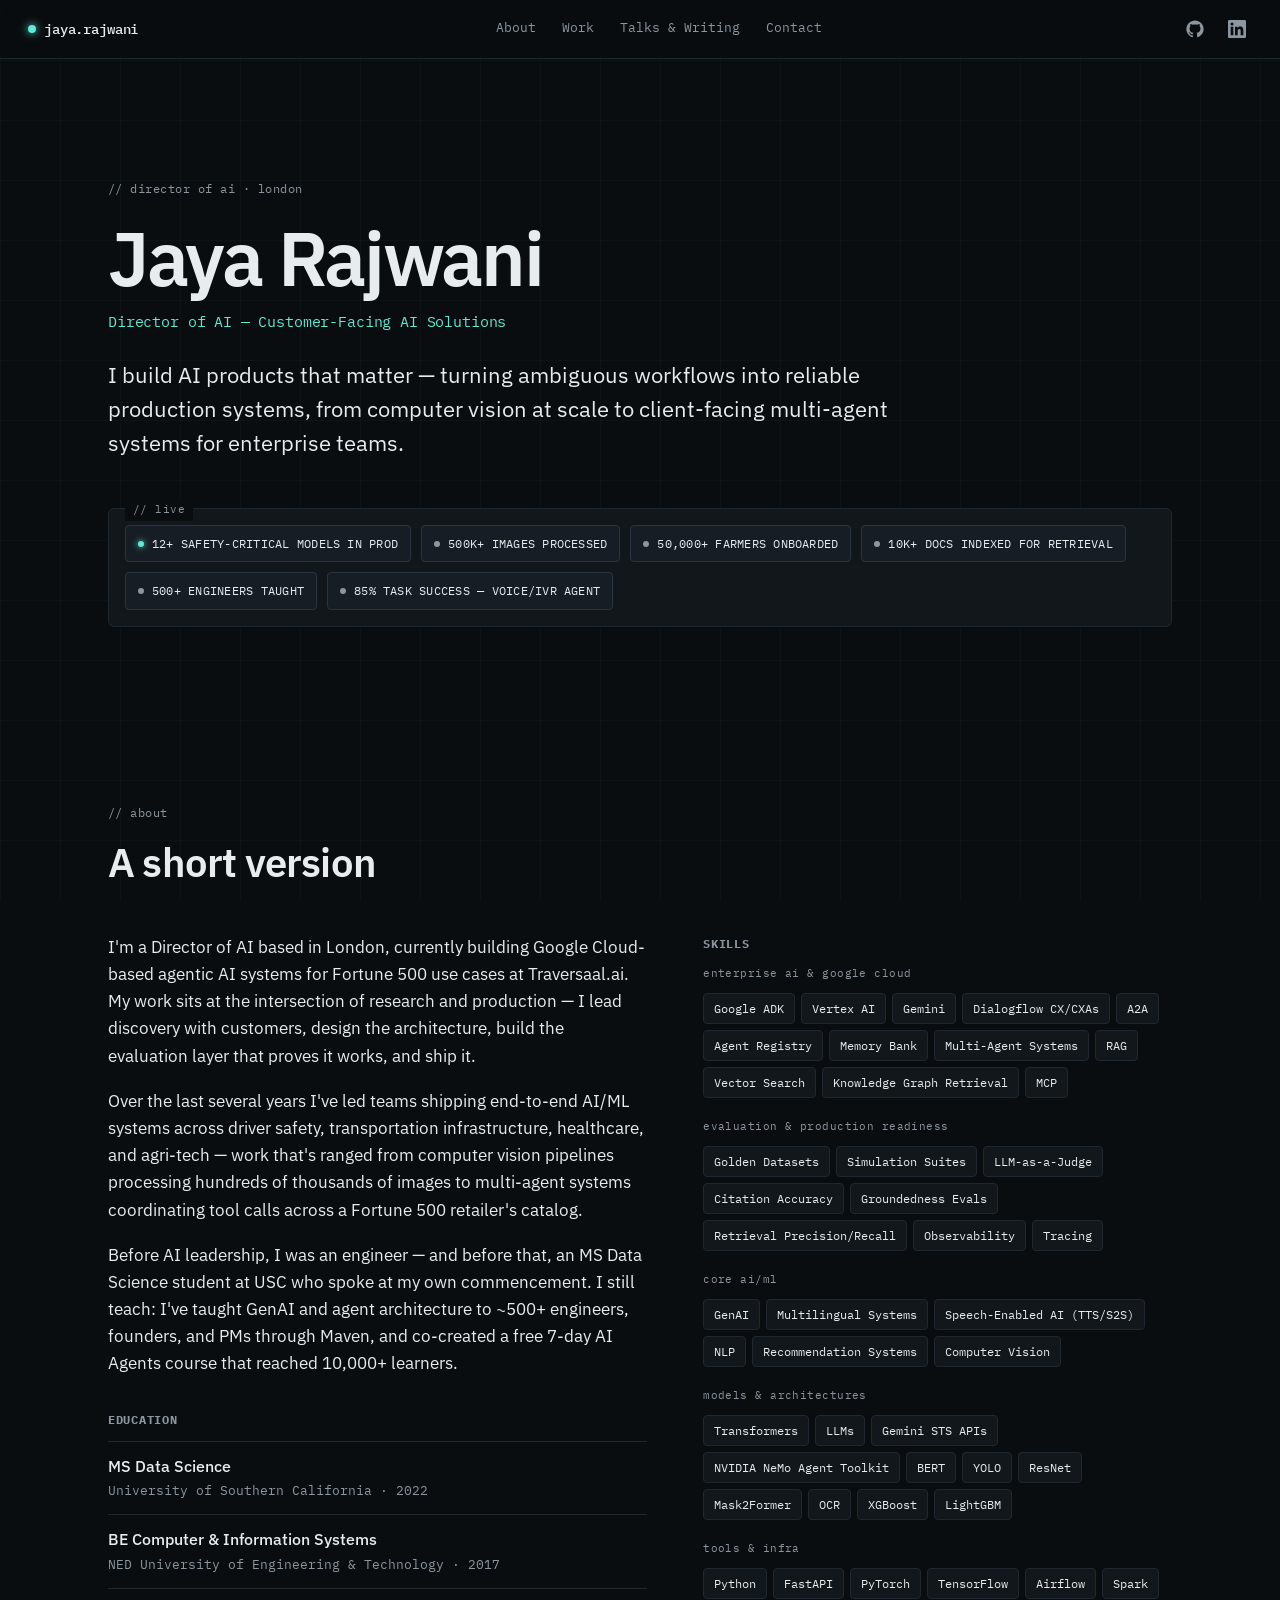
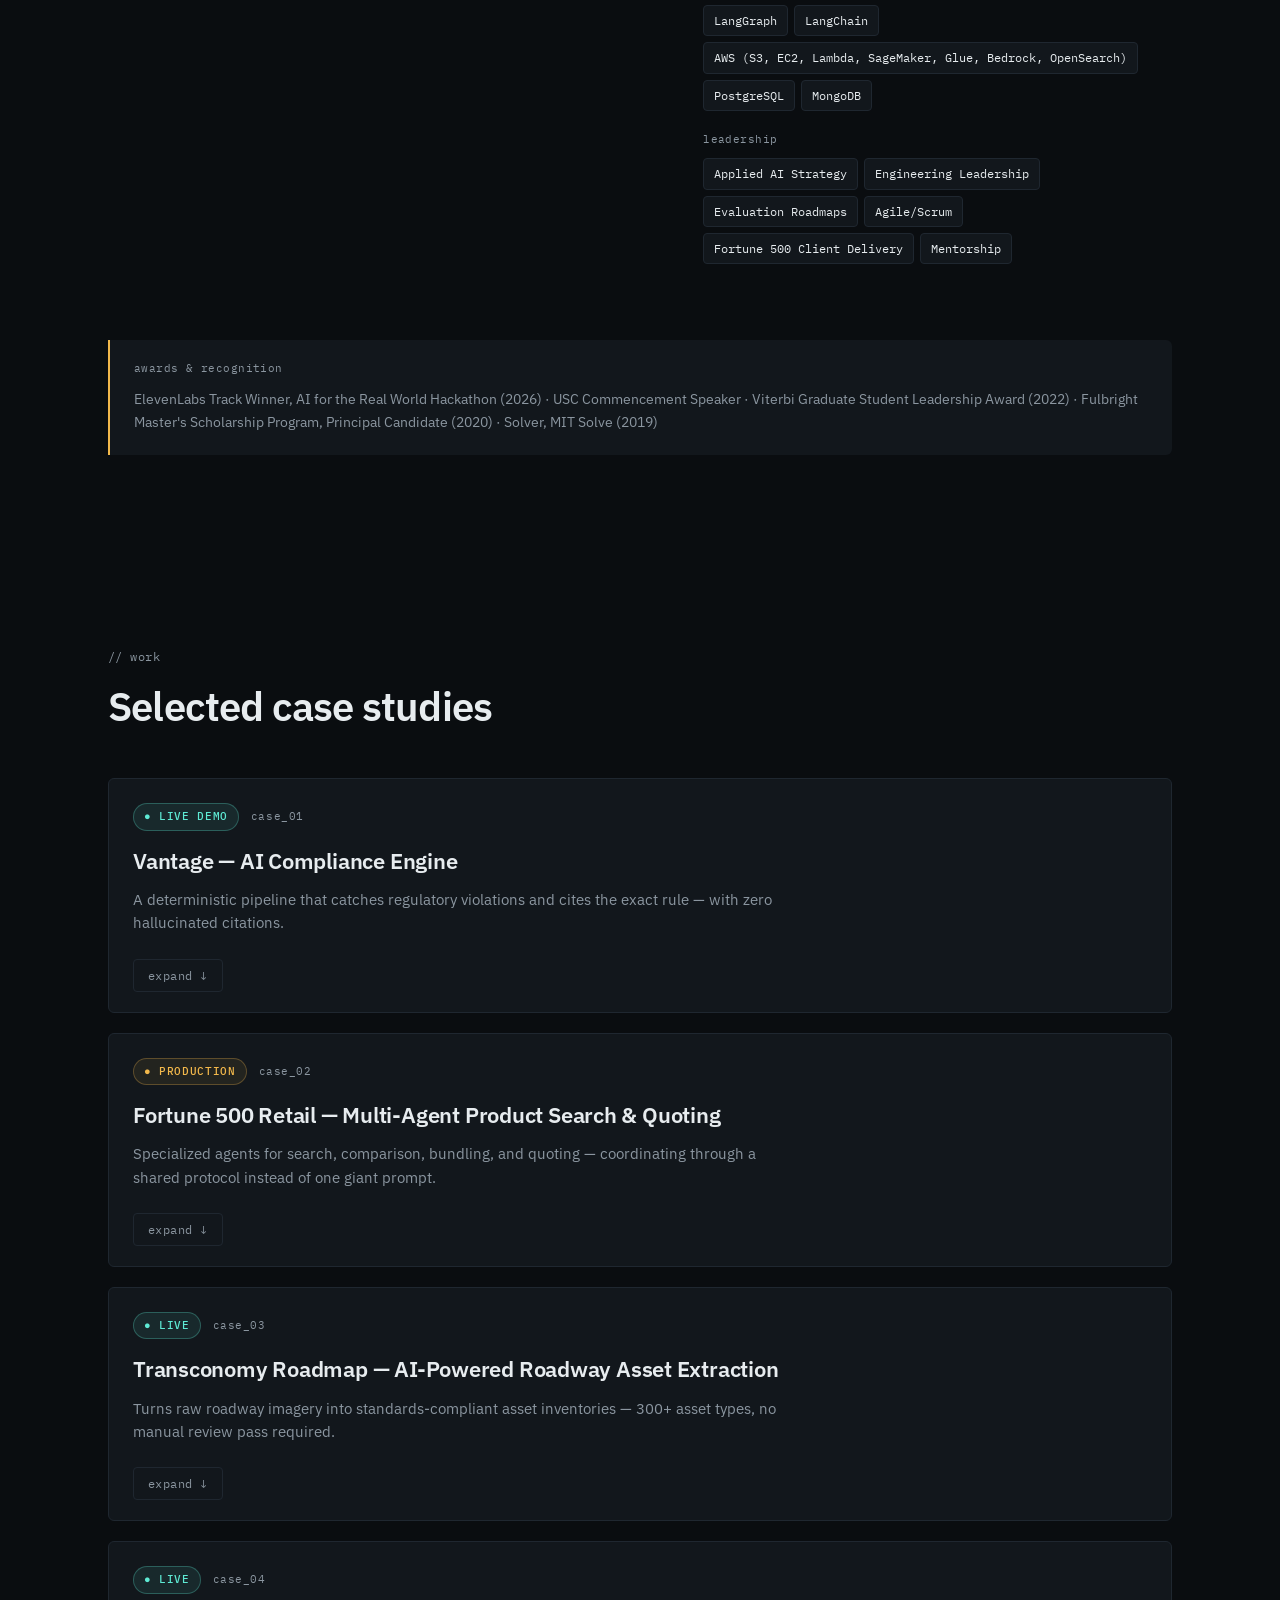
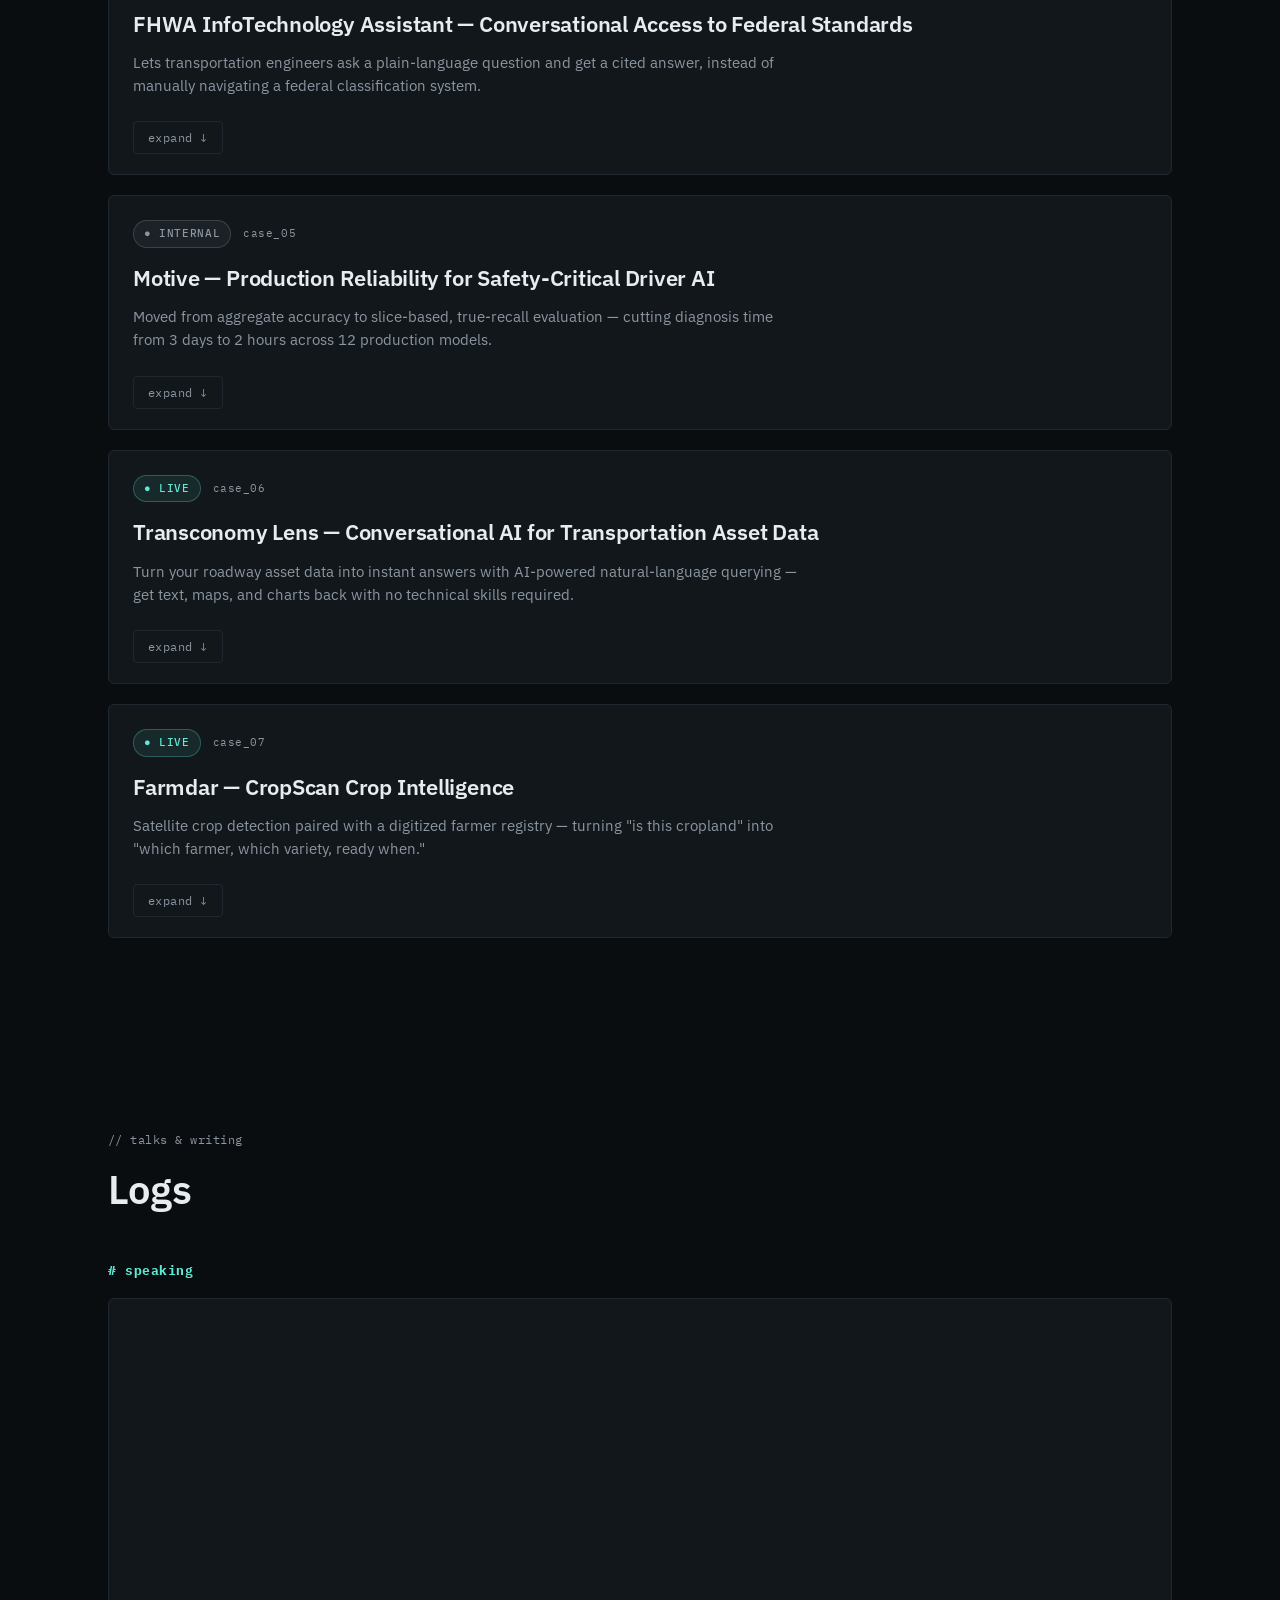
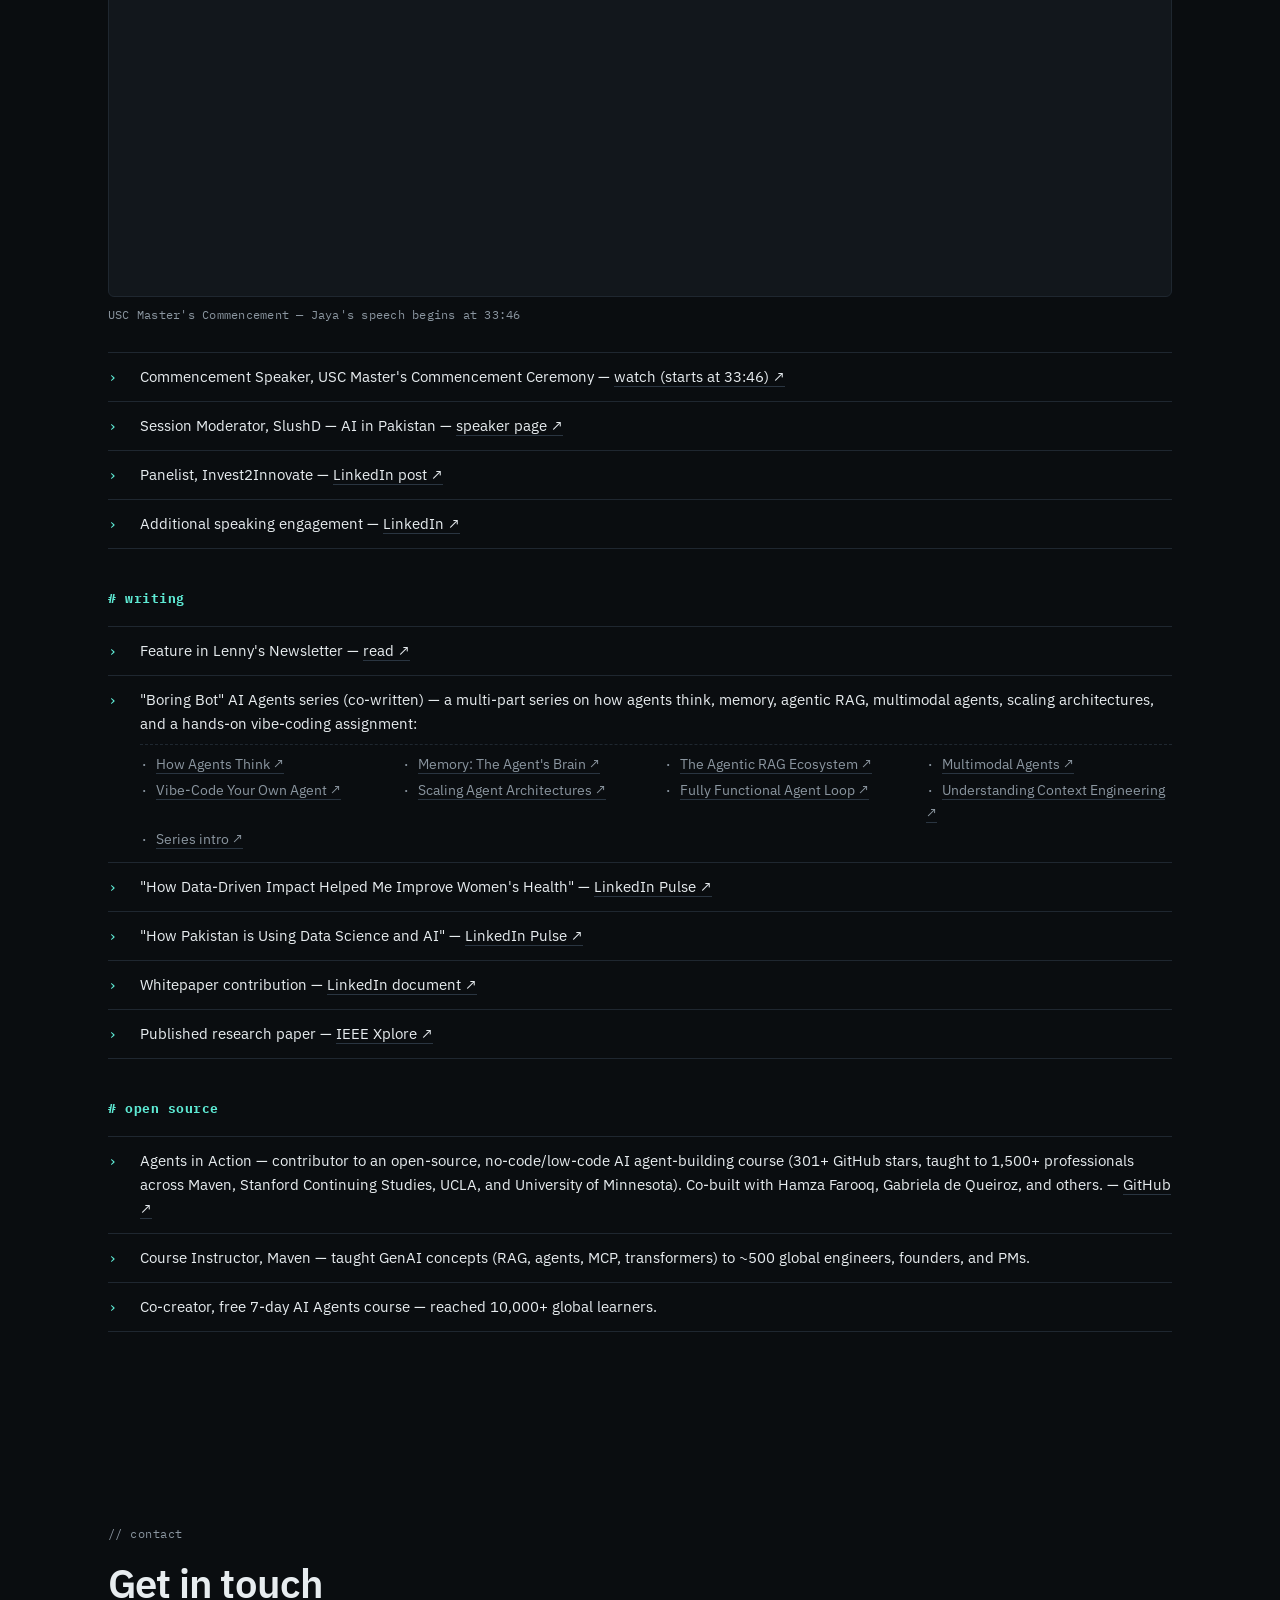
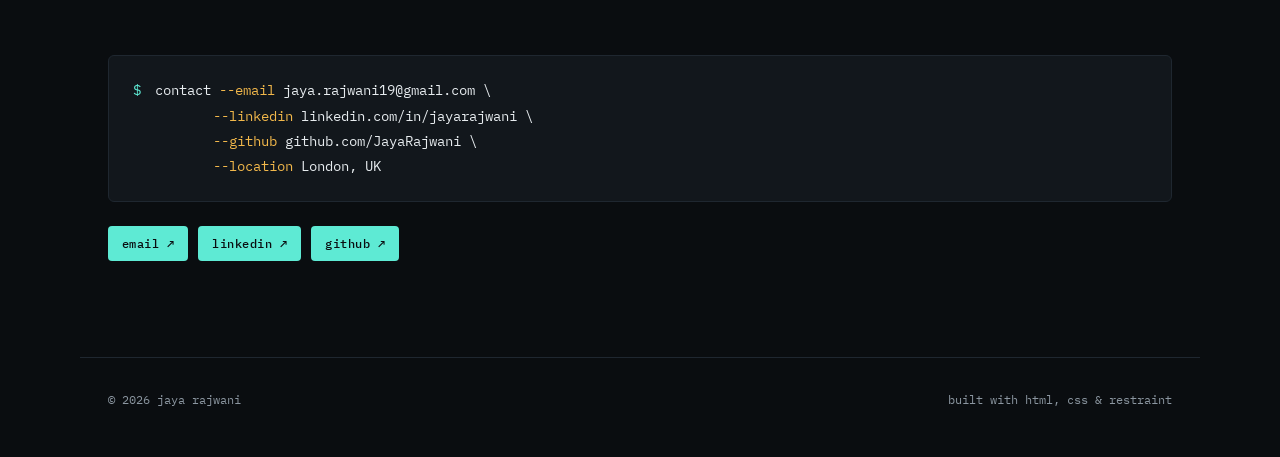
==== index.html @ ef2ad5f2 "Portfolio initial commit" ====
<!doctype html>
<html lang="en">
<head>
  <meta charset="utf-8" />
  <meta name="viewport" content="width=device-width, initial-scale=1" />
  <title>Jaya Rajwani — Director of AI</title>
  <meta name="description" content="Jaya Rajwani, Director of AI — building AI products that matter, from computer vision at scale to client-facing multi-agent systems." />
  <link rel="preconnect" href="https://fonts.googleapis.com" />
  <link rel="preconnect" href="https://fonts.gstatic.com" crossorigin />
  <link href="https://fonts.googleapis.com/css2?family=IBM+Plex+Mono:wght@400;500;600&family=IBM+Plex+Sans:wght@400;500;600;700&display=swap" rel="stylesheet" />
  <link rel="stylesheet" href="styles.css" />
</head>
<body>
  <a class="skip-link" href="#home">Skip to content</a>

  <header class="nav" role="banner">
    <a href="#home" class="brand mono" aria-label="Jaya Rajwani — home">
      <span class="brand-dot" aria-hidden="true"></span>
      jaya.rajwani
    </a>
    <nav class="nav-links" aria-label="Primary">
      <a href="#about">About</a>
      <a href="#work">Work</a>
      <a href="#talks">Talks &amp; Writing</a>
      <a href="#contact">Contact</a>
    </nav>
    <div class="nav-social" aria-label="Social links">
      <a href="https://github.com/JayaRajwani" target="_blank" rel="noopener" aria-label="GitHub">
        <svg width="18" height="18" viewBox="0 0 24 24" fill="currentColor" aria-hidden="true"><path d="M12 .5C5.65.5.5 5.65.5 12c0 5.08 3.29 9.39 7.86 10.91.58.11.79-.25.79-.55v-2.13c-3.2.7-3.87-1.37-3.87-1.37-.53-1.34-1.29-1.7-1.29-1.7-1.05-.72.08-.71.08-.71 1.16.08 1.77 1.19 1.77 1.19 1.04 1.77 2.72 1.26 3.38.96.1-.75.4-1.26.73-1.55-2.55-.29-5.24-1.27-5.24-5.66 0-1.25.44-2.27 1.17-3.07-.12-.29-.51-1.46.11-3.04 0 0 .96-.31 3.15 1.17.91-.25 1.89-.38 2.86-.39.97.01 1.95.14 2.86.39 2.18-1.48 3.15-1.17 3.15-1.17.62 1.58.23 2.75.11 3.04.73.8 1.17 1.82 1.17 3.07 0 4.4-2.69 5.36-5.26 5.65.41.35.78 1.05.78 2.13v3.16c0 .31.21.67.8.55C20.22 21.39 23.5 17.08 23.5 12 23.5 5.65 18.35.5 12 .5z"/></svg>
      </a>
      <a href="https://linkedin.com/in/jayarajwani" target="_blank" rel="noopener" aria-label="LinkedIn">
        <svg width="18" height="18" viewBox="0 0 24 24" fill="currentColor" aria-hidden="true"><path d="M20.45 20.45h-3.55v-5.57c0-1.33-.02-3.04-1.85-3.04-1.86 0-2.14 1.45-2.14 2.94v5.67H9.36V9h3.41v1.56h.05c.47-.9 1.63-1.85 3.36-1.85 3.6 0 4.27 2.37 4.27 5.45v6.29zM5.34 7.43a2.06 2.06 0 1 1 0-4.12 2.06 2.06 0 0 1 0 4.12zM7.12 20.45H3.56V9h3.56v11.45zM22.22 0H1.77C.79 0 0 .77 0 1.72v20.56C0 23.23.79 24 1.77 24h20.45c.98 0 1.78-.77 1.78-1.72V1.72C24 .77 23.2 0 22.22 0z"/></svg>
      </a>
    </div>
  </header>

  <main>
    <section id="home" class="hero">
      <p class="mono muted eyebrow">// director of ai · london</p>
      <h1>Jaya Rajwani</h1>
      <p class="title mono">Director of AI — Customer-Facing AI Solutions</p>
      <p class="positioning">I build AI products that matter — turning ambiguous workflows into reliable production systems, from computer vision at scale to client-facing multi-agent systems for enterprise teams.</p>

      <div class="status-strip" role="group" aria-label="Career metrics">
        <div class="chip"><span class="dot dot-live" aria-hidden="true"></span><span>12+ safety-critical models in prod</span></div>
        <div class="chip"><span class="dot" aria-hidden="true"></span><span>500K+ images processed</span></div>
        <div class="chip"><span class="dot" aria-hidden="true"></span><span>50,000+ farmers onboarded</span></div>
        <div class="chip"><span class="dot" aria-hidden="true"></span><span>10K+ docs indexed for retrieval</span></div>
        <div class="chip"><span class="dot" aria-hidden="true"></span><span>500+ engineers taught</span></div>
        <div class="chip"><span class="dot" aria-hidden="true"></span><span>85% task success — voice/IVR agent</span></div>
      </div>
    </section>

    <section id="about" aria-labelledby="about-h">
      <div class="section-head">
        <span class="mono muted section-label">// about</span>
        <h2 id="about-h">A short version</h2>
      </div>

      <div class="about-grid">
        <div class="bio">
          <p>I'm a Director of AI based in London, currently building Google Cloud-based agentic AI systems for Fortune 500 use cases at Traversaal.ai. My work sits at the intersection of research and production — I lead discovery with customers, design the architecture, build the evaluation layer that proves it works, and ship it.</p>
          <p>Over the last several years I've led teams shipping end-to-end AI/ML systems across driver safety, transportation infrastructure, healthcare, and agri-tech — work that's ranged from computer vision pipelines processing hundreds of thousands of images to multi-agent systems coordinating tool calls across a Fortune 500 retailer's catalog.</p>
          <p>Before AI leadership, I was an engineer — and before that, an MS Data Science student at USC who spoke at my own commencement. I still teach: I've taught GenAI and agent architecture to ~500+ engineers, founders, and PMs through Maven, and co-created a free 7-day AI Agents course that reached 10,000+ learners.</p>

          <h3 class="mono subhead">Education</h3>
          <ul class="edu">
            <li><span class="edu-degree">MS Data Science</span><span class="edu-school">University of Southern California · 2022</span></li>
            <li><span class="edu-degree">BE Computer &amp; Information Systems</span><span class="edu-school">NED University of Engineering &amp; Technology · 2017</span></li>
          </ul>
        </div>

        <aside class="skills" aria-label="Skills">
          <h3 class="mono subhead">Skills</h3>

          <div class="skill-group">
            <p class="mono muted skill-cat">enterprise ai &amp; google cloud</p>
            <div class="tags">
              <span class="tag">Google ADK</span><span class="tag">Vertex AI</span><span class="tag">Gemini</span><span class="tag">Dialogflow CX/CXAs</span><span class="tag">A2A</span><span class="tag">Agent Registry</span><span class="tag">Memory Bank</span><span class="tag">Multi-Agent Systems</span><span class="tag">RAG</span><span class="tag">Vector Search</span><span class="tag">Knowledge Graph Retrieval</span><span class="tag">MCP</span>
            </div>
          </div>

          <div class="skill-group">
            <p class="mono muted skill-cat">evaluation &amp; production readiness</p>
            <div class="tags">
              <span class="tag">Golden Datasets</span><span class="tag">Simulation Suites</span><span class="tag">LLM-as-a-Judge</span><span class="tag">Citation Accuracy</span><span class="tag">Groundedness Evals</span><span class="tag">Retrieval Precision/Recall</span><span class="tag">Observability</span><span class="tag">Tracing</span>
            </div>
          </div>

          <div class="skill-group">
            <p class="mono muted skill-cat">core ai/ml</p>
            <div class="tags">
              <span class="tag">GenAI</span><span class="tag">Multilingual Systems</span><span class="tag">Speech-Enabled AI (TTS/S2S)</span><span class="tag">NLP</span><span class="tag">Recommendation Systems</span><span class="tag">Computer Vision</span>
            </div>
          </div>

          <div class="skill-group">
            <p class="mono muted skill-cat">models &amp; architectures</p>
            <div class="tags">
              <span class="tag">Transformers</span><span class="tag">LLMs</span><span class="tag">Gemini STS APIs</span><span class="tag">NVIDIA NeMo Agent Toolkit</span><span class="tag">BERT</span><span class="tag">YOLO</span><span class="tag">ResNet</span><span class="tag">Mask2Former</span><span class="tag">OCR</span><span class="tag">XGBoost</span><span class="tag">LightGBM</span>
            </div>
          </div>

          <div class="skill-group">
            <p class="mono muted skill-cat">tools &amp; infra</p>
            <div class="tags">
              <span class="tag">Python</span><span class="tag">FastAPI</span><span class="tag">PyTorch</span><span class="tag">TensorFlow</span><span class="tag">Airflow</span><span class="tag">Spark</span><span class="tag">LangGraph</span><span class="tag">LangChain</span><span class="tag">AWS (S3, EC2, Lambda, SageMaker, Glue, Bedrock, OpenSearch)</span><span class="tag">PostgreSQL</span><span class="tag">MongoDB</span>
            </div>
          </div>

          <div class="skill-group">
            <p class="mono muted skill-cat">leadership</p>
            <div class="tags">
              <span class="tag">Applied AI Strategy</span><span class="tag">Engineering Leadership</span><span class="tag">Evaluation Roadmaps</span><span class="tag">Agile/Scrum</span><span class="tag">Fortune 500 Client Delivery</span><span class="tag">Mentorship</span>
            </div>
          </div>
        </aside>
      </div>

      <div class="awards">
        <p class="mono muted skill-cat">awards &amp; recognition</p>
        <p class="awards-line">ElevenLabs Track Winner, AI for the Real World Hackathon (2026) · USC Commencement Speaker · Viterbi Graduate Student Leadership Award (2022) · Fulbright Master's Scholarship Program, Principal Candidate (2020) · Solver, MIT Solve (2019)</p>
      </div>
    </section>

    <section id="work" aria-labelledby="work-h">
      <div class="section-head">
        <span class="mono muted section-label">// work</span>
        <h2 id="work-h">Selected case studies</h2>
      </div>

      <div class="work-grid">

        <article class="case" data-case="vantage">
          <header class="case-head">
            <div class="case-meta">
              <span class="status-tag live">● LIVE DEMO</span>
              <span class="mono muted case-index">case_01</span>
            </div>
            <h3>Vantage — AI Compliance Engine</h3>
            <p class="hook">A deterministic pipeline that catches regulatory violations and cites the exact rule — with zero hallucinated citations.</p>
          </header>
          <button class="case-toggle mono" aria-expanded="false" aria-controls="vantage-body">expand ↓</button>
          <div class="case-body" id="vantage-body" hidden>
            <div class="cb-row"><h4 class="mono">Problem</h4><p>Marketing compliance review for regulated industries (finance, fintech) is slow and inconsistent — every claim in every asset has to be manually checked against FINRA, FTC, and SEC rules, and generic LLM review can't be trusted because it recalls rule text from memory instead of the actual policy.</p></div>
            <div class="cb-row"><h4 class="mono">Architecture</h4><p>A five-stage deterministic pipeline: layout-aware document parsing (typed regions — headline, body, disclaimer) → spatial proximity mapping (measuring distance between claims and their disclaimers) → claim extraction → grounded rule retrieval (hybrid vector + knowledge-graph search over a curated policy corpus) → a constrained LLM verdict step that can only cite rules it was explicitly given.</p></div>
            <div class="cb-row"><h4 class="mono">Key decisions</h4><p>Retrieval happens per-chunk rather than loading the full policy corpus into context — stuffing everything into the prompt dilutes signal and causes missed violations. The "no hallucinated citations" guarantee is enforced structurally (the model is only shown the top-4 relevant rules and validated against that set), not just requested via prompt.</p></div>
            <div class="cb-row"><h4 class="mono">Stack</h4><p>OCR/layout detection, hybrid vector + knowledge-graph retrieval, LLM-as-judge verdicts, structured JSON contracts.</p></div>
            <div class="cb-row"><h4 class="mono">Outcome</h4><p>This architecture pattern — applied to a defense-client compliance product at Traversaal — reduced compliance review timelines by 30%. The public build analyzes a full marketing asset in ~30 seconds.</p></div>
            <div class="cb-row">
              <h4 class="mono">Live demo</h4>
              <div class="embed-app" data-embed-url="https://vantage-compliance-api.fly.dev/">
                <iframe
                  src="https://vantage-compliance-api.fly.dev/"
                  title="Vantage — AI Compliance Engine (live demo)"
                  loading="lazy"
                  referrerpolicy="strict-origin-when-cross-origin"
                  sandbox="allow-scripts allow-same-origin allow-forms allow-popups"></iframe>
                <div class="embed-fallback">
                  <p class="mono muted">demo not loading inline? some browsers block third-party frames.</p>
                  <a class="ext-btn mono" href="https://vantage-compliance-api.fly.dev/" target="_blank" rel="noopener">open in new tab ↗</a>
                </div>
              </div>
            </div>
            <div class="cb-row"><a class="ext-btn mono" href="https://vantage-compliance-api.fly.dev/" target="_blank" rel="noopener">try the demo ↗</a></div>
          </div>
        </article>

        <article class="case" data-case="retail">
          <header class="case-head">
            <div class="case-meta">
              <span class="status-tag production">● PRODUCTION</span>
              <span class="mono muted case-index">case_02</span>
            </div>
            <h3>Fortune 500 Retail — Multi-Agent Product Search &amp; Quoting</h3>
            <p class="hook">Specialized agents for search, comparison, bundling, and quoting — coordinating through a shared protocol instead of one giant prompt.</p>
          </header>
          <button class="case-toggle mono" aria-expanded="false" aria-controls="retail-body">expand ↓</button>
          <div class="case-body" id="retail-body" hidden>
            <div class="cb-row"><h4 class="mono">Problem</h4><p>A Fortune 500 retailer's customer-facing teams needed to search a large, fragmented product catalog, compare vendors, evaluate bundles, and generate mixed quotes — a workflow too broad and stateful for a single-agent chatbot to handle reliably.</p></div>
            <div class="cb-row"><h4 class="mono">Architecture</h4><p>A multi-agent system on Vertex AI, Google ADK, and Gemini, using MCP for tool access and A2A (agent-to-agent) for coordination. Separate agents own search, vendor comparison, bundle evaluation, and quote generation; each communicates through a shared protocol rather than sharing one large context window.</p></div>
            <div class="cb-row"><h4 class="mono">Key decisions</h4><p>Splitting responsibilities into specialized agents kept each agent's context small enough to evaluate independently — critical for a client-facing system that had to clear evaluation gates before launch. A2A let each agent be built and tested in isolation before integration, instead of debugging one monolithic prompt.</p></div>
            <div class="cb-row"><h4 class="mono">Stack</h4><p>Vertex AI, Google ADK, Gemini, MCP, A2A.</p></div>
            <div class="cb-row"><h4 class="mono">Outcome</h4><p>Enabled product search, vendor comparison, bundle evaluation, and mixed-quote generation in a single client-facing flow.</p></div>
            <div class="cb-row"><p class="muted mono note">private client work — described at architecture level only</p></div>
          </div>
        </article>

        <article class="case" data-case="transconomy">
          <header class="case-head">
            <div class="case-meta">
              <span class="status-tag live">● LIVE</span>
              <span class="mono muted case-index">case_03</span>
            </div>
            <h3>Transconomy Roadmap — AI-Powered Roadway Asset Extraction</h3>
            <p class="hook">Turns raw roadway imagery into standards-compliant asset inventories — 300+ asset types, no manual review pass required.</p>
          </header>
          <button class="case-toggle mono" aria-expanded="false" aria-controls="transconomy-body">expand ↓</button>
          <div class="case-body" id="transconomy-body" hidden>
            <div class="cb-row"><h4 class="mono">Problem</h4><p>Transportation agencies needed to convert raw geotagged roadway imagery into standardized, audit-ready asset inventories, a process that traditionally took months of manual review.</p></div>
            <div class="cb-row"><h4 class="mono">Architecture</h4><p>A computer vision pipeline (YOLO, ResNet, Mask2Former) detects and classifies 300+ roadway asset types — signs, striping, sidewalks, guardrails — directly against MUTCD and MIRE industry standards. A human-in-the-loop layer flags duplicates and anomalies for review. The pipeline runs on AWS, Spark, and Airflow to process large real-time batches of imagery.</p></div>
            <div class="cb-row"><h4 class="mono">Key decisions</h4><p>Classifying against MUTCD/MIRE standards from the start (rather than generic object detection) meant outputs were immediately usable in agencies' compliance and reporting workflows, not just a list of bounding boxes someone still had to translate.</p></div>
            <div class="cb-row"><h4 class="mono">Stack</h4><p>YOLO, ResNet, Mask2Former, AWS, Spark, Airflow.</p></div>
            <div class="cb-row"><h4 class="mono">Outcome</h4><p>20% improvement in operational efficiency; scaled to 500K+ geotagged images processed; cut compute costs by 40%.</p></div>
            <div class="cb-row">
              <h4 class="mono">Product page</h4>
              <div class="embed-app" data-embed-url="https://transconomy.com/transconomy-roadmap/">
                <iframe
                  src="https://transconomy.com/transconomy-roadmap/"
                  title="Transconomy Roadmap — product page"
                  loading="lazy"
                  referrerpolicy="strict-origin-when-cross-origin"
                  sandbox="allow-scripts allow-same-origin allow-popups"></iframe>
                <div class="embed-fallback">
                  <p class="mono muted">product page not loading inline? corporate sites often block third-party frames.</p>
                  <a class="ext-btn mono" href="https://transconomy.com/transconomy-roadmap/" target="_blank" rel="noopener">open product page ↗</a>
                </div>
              </div>
            </div>
            <div class="cb-row link-row">
              <a class="ext-btn mono" href="https://transconomy.com/transconomy-roadmap/" target="_blank" rel="noopener">product page ↗</a>
              <a class="ext-btn mono ghost" href="https://transconomy.com/portfolio/" target="_blank" rel="noopener">client portfolio ↗</a>
            </div>
          </div>
        </article>

        <article class="case" data-case="fhwa">
          <header class="case-head">
            <div class="case-meta">
              <span class="status-tag live">● LIVE</span>
              <span class="mono muted case-index">case_04</span>
            </div>
            <h3>FHWA InfoTechnology Assistant — Conversational Access to Federal Standards</h3>
            <p class="hook">Lets transportation engineers ask a plain-language question and get a cited answer, instead of manually navigating a federal classification system.</p>
          </header>
          <button class="case-toggle mono" aria-expanded="false" aria-controls="fhwa-body">expand ↓</button>
          <div class="case-body" id="fhwa-body" hidden>
            <div class="cb-row"><h4 class="mono">Problem</h4><p>Federal and state transportation engineers had to manually work through dense, tabular nondestructive-evaluation documentation to identify the right inspection technology for bridges, pavements, tunnels, or utilities.</p></div>
            <div class="cb-row"><h4 class="mono">Architecture</h4><p>A knowledge-graph-backed, retrieval-augmented conversational assistant scoped only to curated FHWA source documents — no open-web retrieval. It interprets tables and images alongside text, and grounds every answer in the agency's own reference material.</p></div>
            <div class="cb-row"><h4 class="mono">Key decisions</h4><p>Restricting the retrieval corpus to FHWA-approved sources only was a deliberate trust decision for a federal audience — the system prioritizes "can I show my work" over broader coverage. Designed for progressive disclosure: a quick, direct answer first, with the option to dig into supporting documentation on follow-up.</p></div>
            <div class="cb-row"><h4 class="mono">Stack</h4><p>Knowledge-graph-backed RAG, OCR, LangGraph, FastAPI, AWS Bedrock, OpenSearch, Mistral OCR.</p></div>
            <div class="cb-row"><h4 class="mono">Outcome</h4><p>Across the broader hybrid RAG work built for FHWA, AASHTO, ASHRAE, and UN-affiliated clients, manual search time was reduced by 80% across a corpus of 10,000+ documents.</p></div>
            <div class="cb-row"><a class="ext-btn mono" href="https://iengineering.ai/fhwa-infotechnology-assistant/" target="_blank" rel="noopener">product page ↗</a></div>
          </div>
        </article>

        <article class="case" data-case="motive">
          <header class="case-head">
            <div class="case-meta">
              <span class="status-tag internal">● INTERNAL</span>
              <span class="mono muted case-index">case_05</span>
            </div>
            <h3>Motive — Production Reliability for Safety-Critical Driver AI</h3>
            <p class="hook">Moved from aggregate accuracy to slice-based, true-recall evaluation — cutting diagnosis time from 3 days to 2 hours across 12 production models.</p>
          </header>
          <button class="case-toggle mono" aria-expanded="false" aria-controls="motive-body">expand ↓</button>
          <div class="case-body" id="motive-body" hidden>
            <div class="cb-row"><h4 class="mono">Problem</h4><p>A fleet of 12 production driver-safety AI models needed continuous reliability oversight. Aggregate accuracy metrics were masking failure that was concentrated in specific operational segments — meaning problems were being caught late, if at all.</p></div>
            <div class="cb-row"><h4 class="mono">Architecture</h4><p>A slice-based evaluation pipeline segmenting model performance across 6 distinct operational contexts, paired with centralized health-monitoring dashboards and rollout-validation gates that a model has to clear before promotion to production.</p></div>
            <div class="cb-row"><h4 class="mono">Key decisions</h4><p>Prioritized true-recall analysis over aggregate accuracy — a model can look fine in aggregate while failing badly in one segment that matters most. Built the diagnosis pipeline to be self-serve for the team, rather than requiring manual review for every investigation, which is what actually drove the speed-up.</p></div>
            <div class="cb-row"><h4 class="mono">Stack</h4><p>Custom evaluation/monitoring pipelines, slice-based analysis, precision/recall tracking dashboards.</p></div>
            <div class="cb-row"><h4 class="mono">Outcome</h4><p>Diagnosis time cut from 3 days to 2 hours; model failure escalations down 30%; precision and recall improved 5% across 12 active models.</p></div>
            <div class="cb-row">
              <h4 class="mono">Product context</h4>
              <div class="embed-app" data-embed-url="https://gomotive.com/products/driver-safety/">
                <iframe
                  src="https://gomotive.com/products/driver-safety/"
                  title="Motive Driver Safety — product context"
                  loading="lazy"
                  referrerpolicy="strict-origin-when-cross-origin"
                  sandbox="allow-scripts allow-same-origin allow-popups"></iframe>
                <div class="embed-fallback">
                  <p class="mono muted">product page not loading inline? corporate sites often block third-party frames.</p>
                  <a class="ext-btn mono" href="https://gomotive.com/products/driver-safety/" target="_blank" rel="noopener">open product page ↗</a>
                </div>
              </div>
            </div>
            <div class="cb-row"><a class="ext-btn mono ghost" href="https://gomotive.com/products/driver-safety/" target="_blank" rel="noopener">product context ↗</a></div>
          </div>
        </article>

        <article class="case" data-case="lens">
          <header class="case-head">
            <div class="case-meta">
              <span class="status-tag live">● LIVE</span>
              <span class="mono muted case-index">case_06</span>
            </div>
            <h3>Transconomy Lens — Conversational AI for Transportation Asset Data</h3>
            <p class="hook">Turn your roadway asset data into instant answers with AI-powered natural-language querying — get text, maps, and charts back with no technical skills required.</p>
          </header>
          <button class="case-toggle mono" aria-expanded="false" aria-controls="lens-body">expand ↓</button>
          <div class="case-body" id="lens-body" hidden>
            <div class="cb-row"><h4 class="mono">Problem</h4><p>Transportation agencies already had rich geospatial asset data from Transconomy Roadmap, but decision-makers without GIS or query skills couldn't get to insight without a technical operator in the loop. Questions like "how many miles of line striping does the city have?" or "which intersections are missing crosswalks?" required someone else to run — the value in the data was gated behind expertise.</p></div>
            <div class="cb-row"><h4 class="mono">Architecture</h4><p>A natural-language interface layered on top of the Transconomy Roadmap GIS platform, delivered as a premium extension so it inherits the existing asset ontology (300+ MUTCD/MIRE-classified asset types) rather than building a new data model. Plain-English questions route to a query-generation stage against the geospatial asset database; results render as text summaries, interactive GIS maps, or charts depending on the question shape, with exportable reports for downstream sharing.</p></div>
            <div class="cb-row"><h4 class="mono">Key decisions</h4><p>Every answer surfaces the underlying asset view and a shareable map or report — not just a chat reply. For agency users whose outputs get reused in stakeholder reports and compliance workflows, "show your work" mattered more than conversational polish. Integration also had to be non-disruptive: Lens plugs into existing Transconomy workflows and exports directly into the tools teams already use.</p></div>
            <div class="cb-row"><h4 class="mono">Stack</h4><p>LLM-driven natural-language querying over GIS/asset database, interactive map rendering, chart generation, downloadable reports.</p></div>
            <div class="cb-row"><h4 class="mono">Outcome</h4><p>Turns questions like "where are stop signs rated in poor condition?" or "which intersections are missing crosswalks?" into maintenance-hotspot maps and cost estimates in seconds — usable by non-technical decision-makers directly, not just GIS staff.</p></div>

            <div class="cb-row">
              <h4 class="mono">Video walkthrough</h4>
              <figure class="embed-figure">
                <div class="embed-16x9">
                  <iframe
                    src="https://www.youtube.com/embed/o_OId1yo7-A"
                    title="Transconomy Lens — walkthrough"
                    loading="lazy"
                    allow="accelerometer; autoplay; clipboard-write; encrypted-media; gyroscope; picture-in-picture; web-share"
                    allowfullscreen
                    referrerpolicy="strict-origin-when-cross-origin"></iframe>
                </div>
              </figure>
            </div>

            <div class="cb-row">
              <h4 class="mono">Product page</h4>
              <div class="embed-app" data-embed-url="https://transconomy.com/transconomy-lens/">
                <iframe
                  src="https://transconomy.com/transconomy-lens/"
                  title="Transconomy Lens — product page"
                  loading="lazy"
                  referrerpolicy="strict-origin-when-cross-origin"
                  sandbox="allow-scripts allow-same-origin allow-popups"></iframe>
                <div class="embed-fallback">
                  <p class="mono muted">product page not loading inline? corporate sites often block third-party frames.</p>
                  <a class="ext-btn mono" href="https://transconomy.com/transconomy-lens/" target="_blank" rel="noopener">open product page ↗</a>
                </div>
              </div>
            </div>

            <div class="cb-row link-row">
              <a class="ext-btn mono" href="https://transconomy.com/transconomy-lens/" target="_blank" rel="noopener">product page ↗</a>
              <a class="ext-btn mono ghost" href="https://www.youtube.com/watch?v=o_OId1yo7-A" target="_blank" rel="noopener">watch on youtube ↗</a>
            </div>
          </div>
        </article>

        <article class="case" data-case="farmdar">
          <header class="case-head">
            <div class="case-meta">
              <span class="status-tag live">● LIVE</span>
              <span class="mono muted case-index">case_07</span>
            </div>
            <h3>Farmdar — CropScan Crop Intelligence</h3>
            <p class="hook">Satellite crop detection paired with a digitized farmer registry — turning "is this cropland" into "which farmer, which variety, ready when."</p>
          </header>
          <button class="case-toggle mono" aria-expanded="false" aria-controls="farmdar-body">expand ↓</button>
          <div class="case-body" id="farmdar-body" hidden>
            <div class="cb-row"><h4 class="mono">Problem</h4><p>Farmdar's satellite-based crop monitoring needed to translate into decisions mills and farmers could actually act on — tracking acreage, variety, and harvest readiness across huge, fragmented smallholder farming networks where most records were still kept manually.</p></div>
            <div class="cb-row"><h4 class="mono">Architecture</h4><p>Remote-sensing and computer vision models (ResUNet, XGBoost, LightGBM) identify crop variety and growth stage from satellite imagery. This is paired with a digitized farmer registry so every field maps to a tracked ID, and AWS + Mapbox dashboards turn raw detections into operational maps agencies and mills can use directly.</p></div>
            <div class="cb-row"><h4 class="mono">Key decisions</h4><p>Prioritized variety-level detection over generic crop/no-crop classification, because the real business need — tracking adoption of disease-resistant seed varieties — required knowing what was planted, not just that something was.</p></div>
            <div class="cb-row"><h4 class="mono">Stack</h4><p>ResUNet, XGBoost, LightGBM, AWS (S3, Lambda, Glue, Airflow), Mapbox.</p></div>
            <div class="cb-row"><h4 class="mono">Outcome</h4><p>Digitized 10M+ acres of land and onboarded 50,000 farmers; drove 200% revenue growth for the platform. In one deployment for one of Pakistan's largest sugar mills, digitized 4,857 farmers for precise supply-chain tracking.</p></div>
            <div class="cb-row">
              <figure class="embed-figure">
                <a href="https://www.farmdar.ai/products/" target="_blank" rel="noopener" class="embed-img-link">
                  <img
                    src="https://www.farmdar.ai/assets/mirror/cdn.prod.website-files.com/660564e054aa737d07590d3a/69a85fcb6d720e8b4c819432_Yeild-p-2000.png"
                    alt="Farmdar CropScan — satellite crop yield map"
                    loading="lazy"
                    referrerpolicy="no-referrer-when-downgrade"
                    class="embed-img" />
                </a>
                <figcaption class="mono muted embed-cap">Farmdar CropScan — satellite yield map · image hosted by farmdar.ai</figcaption>
              </figure>
            </div>
            <div class="cb-row link-row">
              <a class="ext-btn mono" href="https://www.farmdar.ai/case-study/optimizing-sugarcane-operations-with-data/" target="_blank" rel="noopener">case study ↗</a>
              <a class="ext-btn mono ghost" href="https://www.farmdar.ai/products/" target="_blank" rel="noopener">product ↗</a>
            </div>
          </div>
        </article>

      </div>
    </section>

    <section id="talks" aria-labelledby="talks-h">
      <div class="section-head">
        <span class="mono muted section-label">// talks &amp; writing</span>
        <h2 id="talks-h">Logs</h2>
      </div>

      <div class="log-groups">
        <div class="log-group">
          <h3 class="mono log-group-title"># speaking</h3>

          <figure class="embed-figure">
            <div class="embed-16x9">
              <iframe
                src="https://www.youtube.com/embed/Dh3JJrhtFVM?start=2026"
                title="USC Master's Commencement — Jaya Rajwani (starts at 33:46)"
                loading="lazy"
                allow="accelerometer; autoplay; clipboard-write; encrypted-media; gyroscope; picture-in-picture; web-share"
                allowfullscreen
                referrerpolicy="strict-origin-when-cross-origin"></iframe>
            </div>
            <figcaption class="mono muted embed-cap">USC Master's Commencement — Jaya's speech begins at 33:46</figcaption>
          </figure>

          <ul class="log-list">
            <li><span class="log-mark mono">›</span><span class="log-body">Commencement Speaker, USC Master's Commencement Ceremony — <a href="https://www.youtube.com/watch?v=Dh3JJrhtFVM" target="_blank" rel="noopener">watch (starts at 33:46) ↗</a></span></li>
            <li><span class="log-mark mono">›</span><span class="log-body">Session Moderator, SlushD — AI in Pakistan — <a href="https://katalystlabs.pk/slushd/speaker/" target="_blank" rel="noopener">speaker page ↗</a></span></li>
            <li><span class="log-mark mono">›</span><span class="log-body">Panelist, Invest2Innovate — <a href="https://www.linkedin.com/posts/invest2innovate_meet-the-incredible-panelists-joining-us-activity-7395728588043431936-cke2" target="_blank" rel="noopener">LinkedIn post ↗</a></span></li>
            <li><span class="log-mark mono">›</span><span class="log-body">Additional speaking engagement — <a href="https://www.linkedin.com/feed/update/urn:li:activity:7290006388846559232/" target="_blank" rel="noopener">LinkedIn ↗</a></span></li>
          </ul>
        </div>

        <div class="log-group">
          <h3 class="mono log-group-title"># writing</h3>
          <ul class="log-list">
            <li><span class="log-mark mono">›</span><span class="log-body">Feature in Lenny's Newsletter — <a href="https://substack.com/home/post/p-193512668" target="_blank" rel="noopener">read ↗</a></span></li>
            <li>
              <span class="log-mark mono">›</span>
              <span class="log-body">
                "Boring Bot" AI Agents series (co-written) — a multi-part series on how agents think, memory, agentic RAG, multimodal agents, scaling architectures, and a hands-on vibe-coding assignment:
                <ul class="log-sublist">
                  <li><a href="https://boringbot.substack.com/p/day-2-how-agents-think" target="_blank" rel="noopener">How Agents Think ↗</a></li>
                  <li><a href="https://boringbot.substack.com/p/day-03-memory-the-agents-brain" target="_blank" rel="noopener">Memory: The Agent's Brain ↗</a></li>
                  <li><a href="https://boringbot.substack.com/p/day-4-agentic-rag-ecosystem" target="_blank" rel="noopener">The Agentic RAG Ecosystem ↗</a></li>
                  <li><a href="https://boringbot.substack.com/p/day-5-multimodal-agents" target="_blank" rel="noopener">Multimodal Agents ↗</a></li>
                  <li><a href="https://boringbot.substack.com/p/first-assignment-vibe-code-your-own" target="_blank" rel="noopener">Vibe-Code Your Own Agent ↗</a></li>
                  <li><a href="https://boringbot.substack.com/p/day-6-scaling-agents-architectures" target="_blank" rel="noopener">Scaling Agent Architectures ↗</a></li>
                  <li><a href="https://boringbot.substack.com/p/day-7-fully-functional-agent-loop" target="_blank" rel="noopener">Fully Functional Agent Loop ↗</a></li>
                  <li><a href="https://boringbot.substack.com/p/understanding-context-engineering" target="_blank" rel="noopener">Understanding Context Engineering ↗</a></li>
                  <li><a href="https://substack.com/@jayarajwani/p-164116670" target="_blank" rel="noopener">Series intro ↗</a></li>
                </ul>
              </span>
            </li>
            <li><span class="log-mark mono">›</span><span class="log-body">"How Data-Driven Impact Helped Me Improve Women's Health" — <a href="https://www.linkedin.com/pulse/data-driven-impact-how-helped-me-improve-womens-health-jaya-rajwani/" target="_blank" rel="noopener">LinkedIn Pulse ↗</a></span></li>
            <li><span class="log-mark mono">›</span><span class="log-body">"How Pakistan is Using Data Science and AI" — <a href="https://www.linkedin.com/pulse/how-pakistan-using-data-science-artificial-technology-jaya-rajwani/" target="_blank" rel="noopener">LinkedIn Pulse ↗</a></span></li>
            <li><span class="log-mark mono">›</span><span class="log-body">Whitepaper contribution — <a href="https://www.linkedin.com/in/jayarajwani/overlay/1635523528757/single-media-viewer/?profileId=ACoAABeSsGsBC5bMa4FINKxJdAIL4cc558drQ6w" target="_blank" rel="noopener">LinkedIn document ↗</a></span></li>
            <li><span class="log-mark mono">›</span><span class="log-body">Published research paper — <a href="https://ieeexplore.ieee.org/document/8250136/" target="_blank" rel="noopener">IEEE Xplore ↗</a></span></li>
          </ul>
        </div>

        <div class="log-group">
          <h3 class="mono log-group-title"># open source</h3>
          <ul class="log-list">
            <li><span class="log-mark mono">›</span><span class="log-body">Agents in Action — contributor to an open-source, no-code/low-code AI agent-building course (301+ GitHub stars, taught to 1,500+ professionals across Maven, Stanford Continuing Studies, UCLA, and University of Minnesota). Co-built with Hamza Farooq, Gabriela de Queiroz, and others. — <a href="https://github.com/traversaal-ai/agents-in-action" target="_blank" rel="noopener">GitHub ↗</a></span></li>
            <li><span class="log-mark mono">›</span><span class="log-body">Course Instructor, Maven — taught GenAI concepts (RAG, agents, MCP, transformers) to ~500 global engineers, founders, and PMs.</span></li>
            <li><span class="log-mark mono">›</span><span class="log-body">Co-creator, free 7-day AI Agents course — reached 10,000+ global learners.</span></li>
          </ul>
        </div>
      </div>
    </section>

    <section id="contact" aria-labelledby="contact-h">
      <div class="section-head">
        <span class="mono muted section-label">// contact</span>
        <h2 id="contact-h">Get in touch</h2>
      </div>

      <pre class="terminal mono" aria-label="contact command"><span class="tprompt">$</span> contact <span class="tflag">--email</span> jaya.rajwani19@gmail.com \
          <span class="tflag">--linkedin</span> linkedin.com/in/jayarajwani \
          <span class="tflag">--github</span> github.com/JayaRajwani \
          <span class="tflag">--location</span> London, UK</pre>

      <div class="contact-buttons">
        <a class="ext-btn mono" href="mailto:jaya.rajwani19@gmail.com">email ↗</a>
        <a class="ext-btn mono" href="https://linkedin.com/in/jayarajwani" target="_blank" rel="noopener">linkedin ↗</a>
        <a class="ext-btn mono" href="https://github.com/JayaRajwani" target="_blank" rel="noopener">github ↗</a>
      </div>
    </section>
  </main>

  <footer class="site-foot mono">
    <span>© <span id="year">2026</span> jaya rajwani</span>
    <span class="muted">built with html, css &amp; restraint</span>
  </footer>

  <script src="script.js"></script>
</body>
</html>
---- styles.css ----
/* =========================================================
   Jaya Rajwani — Portfolio
   Design tokens per spec §1
   ========================================================= */
:root {
  --ink: #0A0D10;
  --surface: #12171C;
  --surface-2: #171D24;
  --border: #1F2730;
  --border-strong: #2A3541;
  --text-primary: #E7ECEF;
  --text-muted: #8B96A0;
  --signal: #5EEAD4;
  --warn: #F2B84B;
  --live: #5EEAD4;
  --production: #F2B84B;
  --internal: #8B96A0;

  --font-mono: 'IBM Plex Mono', ui-monospace, SFMono-Regular, Menlo, monospace;
  --font-sans: 'IBM Plex Sans', -apple-system, BlinkMacSystemFont, 'Segoe UI', sans-serif;

  --content-max: 1120px;
  --radius: 6px;
  --radius-sm: 4px;
}

* { box-sizing: border-box; }

html { scroll-behavior: smooth; }

body {
  margin: 0;
  background: var(--ink);
  color: var(--text-primary);
  font-family: var(--font-sans);
  font-size: 16px;
  line-height: 1.6;
  -webkit-font-smoothing: antialiased;
  -moz-osx-font-smoothing: grayscale;
}

/* subtle grid backdrop for the dashboard feel */
body::before {
  content: "";
  position: fixed;
  inset: 0;
  background-image:
    linear-gradient(rgba(94, 234, 212, 0.03) 1px, transparent 1px),
    linear-gradient(90deg, rgba(94, 234, 212, 0.03) 1px, transparent 1px);
  background-size: 60px 60px;
  pointer-events: none;
  z-index: 0;
}

a { color: var(--signal); text-decoration: none; }
a:hover { text-decoration: underline; }

.mono { font-family: var(--font-mono); font-variant-ligatures: none; }
.muted { color: var(--text-muted); }

.skip-link {
  position: absolute; left: -9999px;
  background: var(--signal); color: var(--ink);
  padding: 8px 12px; border-radius: var(--radius-sm);
}
.skip-link:focus { left: 12px; top: 12px; z-index: 100; }

/* ---------- Nav ---------- */
.nav {
  position: sticky; top: 0; z-index: 20;
  display: flex; align-items: center; justify-content: space-between;
  gap: 24px;
  padding: 14px 28px;
  background: rgba(10, 13, 16, 0.85);
  backdrop-filter: blur(10px);
  -webkit-backdrop-filter: blur(10px);
  border-bottom: 1px solid var(--border);
}
.brand {
  display: inline-flex; align-items: center; gap: 8px;
  color: var(--text-primary);
  font-size: 14px; font-weight: 500; letter-spacing: -0.01em;
}
.brand:hover { text-decoration: none; color: var(--signal); }
.brand-dot {
  width: 8px; height: 8px; border-radius: 50%;
  background: var(--signal);
  box-shadow: 0 0 8px var(--signal);
  animation: pulse 2.4s ease-in-out infinite;
}
@keyframes pulse {
  0%, 100% { opacity: 1; }
  50% { opacity: 0.35; }
}
@media (prefers-reduced-motion: reduce) {
  .brand-dot { animation: none; }
}
.nav-links {
  display: flex; gap: 22px;
}
.nav-links a {
  color: var(--text-muted);
  font-family: var(--font-mono);
  font-size: 13px;
  padding: 4px 2px;
  border-bottom: 1px solid transparent;
  transition: color 120ms ease, border-color 120ms ease;
}
.nav-links a:hover {
  color: var(--text-primary);
  text-decoration: none;
  border-bottom-color: var(--signal);
}
.nav-social {
  display: flex; gap: 12px; align-items: center;
}
.nav-social a {
  color: var(--text-muted);
  display: inline-flex; padding: 6px;
  border-radius: var(--radius-sm);
  transition: color 120ms ease, background 120ms ease;
}
.nav-social a:hover { color: var(--signal); background: var(--surface); }

@media (max-width: 720px) {
  .nav { padding: 12px 16px; gap: 12px; flex-wrap: wrap; }
  .nav-links { order: 3; width: 100%; justify-content: space-between; gap: 12px; }
  .nav-links a { font-size: 12px; }
}

/* ---------- Layout ---------- */
main { position: relative; z-index: 1; }

section {
  max-width: var(--content-max);
  margin: 0 auto;
  padding: 96px 28px;
  scroll-margin-top: 72px;
}
@media (max-width: 720px) {
  section { padding: 64px 20px; }
}

.section-head { margin-bottom: 40px; }
.section-label { font-size: 12px; letter-spacing: 0.04em; text-transform: lowercase; display: block; margin-bottom: 8px; }
h2 {
  font-size: clamp(28px, 4vw, 40px);
  font-weight: 600;
  letter-spacing: -0.02em;
  margin: 0;
}

/* ---------- Hero ---------- */
.hero { padding-top: 120px; padding-bottom: 80px; }
.hero .eyebrow { font-size: 12px; letter-spacing: 0.04em; margin: 0 0 20px 0; }
.hero h1 {
  font-size: clamp(44px, 7vw, 76px);
  font-weight: 600;
  letter-spacing: -0.03em;
  line-height: 1.05;
  margin: 0 0 12px 0;
}
.hero .title {
  font-size: 15px;
  color: var(--signal);
  margin: 0 0 24px 0;
  letter-spacing: -0.01em;
}
.hero .positioning {
  font-size: clamp(18px, 2vw, 22px);
  line-height: 1.55;
  max-width: 780px;
  color: var(--text-primary);
  margin: 0 0 48px 0;
}

/* Status strip */
.status-strip {
  display: flex; flex-wrap: wrap; gap: 10px;
  padding: 16px;
  background: var(--surface);
  border: 1px solid var(--border);
  border-radius: var(--radius);
  position: relative;
}
.status-strip::before {
  content: "// live";
  position: absolute; top: -10px; left: 16px;
  padding: 2px 8px;
  background: var(--ink);
  color: var(--text-muted);
  font-family: var(--font-mono);
  font-size: 11px;
  letter-spacing: 0.04em;
}
.chip {
  display: inline-flex; align-items: center; gap: 8px;
  padding: 8px 12px;
  background: var(--surface-2);
  border: 1px solid var(--border-strong);
  border-radius: var(--radius-sm);
  font-family: var(--font-mono);
  font-size: 12px;
  color: var(--text-primary);
  letter-spacing: 0.02em;
  text-transform: uppercase;
}
.chip .dot {
  width: 6px; height: 6px; border-radius: 50%;
  background: var(--text-muted);
  flex-shrink: 0;
}
.chip .dot-live {
  background: var(--signal);
  box-shadow: 0 0 6px var(--signal);
  animation: pulse 2.4s ease-in-out infinite;
}
@media (prefers-reduced-motion: reduce) {
  .chip .dot-live { animation: none; }
}

/* ---------- About ---------- */
.about-grid {
  display: grid;
  grid-template-columns: 1.15fr 1fr;
  gap: 56px;
}
@media (max-width: 900px) { .about-grid { grid-template-columns: 1fr; gap: 40px; } }

.bio p { margin: 0 0 18px 0; font-size: 17px; }
.subhead {
  font-size: 12px;
  color: var(--text-muted);
  letter-spacing: 0.06em;
  text-transform: uppercase;
  margin: 32px 0 12px 0;
}
.edu { list-style: none; padding: 0; margin: 0; }
.edu li {
  display: flex; flex-direction: column; gap: 2px;
  padding: 12px 0;
  border-top: 1px solid var(--border);
}
.edu li:last-child { border-bottom: 1px solid var(--border); }
.edu-degree { font-weight: 500; }
.edu-school { font-family: var(--font-mono); font-size: 13px; color: var(--text-muted); }

.skills .subhead { margin-top: 0; }
.skill-group { margin-bottom: 20px; }
.skill-cat {
  font-size: 11px;
  letter-spacing: 0.04em;
  margin: 0 0 10px 0;
}
.tags { display: flex; flex-wrap: wrap; gap: 6px; }
.tag {
  display: inline-block;
  padding: 5px 10px;
  background: var(--surface);
  border: 1px solid var(--border);
  border-radius: var(--radius-sm);
  font-family: var(--font-mono);
  font-size: 12px;
  color: var(--text-primary);
  transition: border-color 120ms ease, color 120ms ease;
}
.tag:hover { border-color: var(--signal); color: var(--signal); }

.awards {
  margin-top: 56px;
  padding: 20px 24px;
  border-left: 2px solid var(--warn);
  background: var(--surface);
  border-radius: 0 var(--radius) var(--radius) 0;
}
.awards-line { margin: 0; color: var(--text-muted); font-size: 14px; line-height: 1.7; }

/* ---------- Work / case cards ---------- */
.work-grid { display: grid; gap: 20px; }

.case {
  background: var(--surface);
  border: 1px solid var(--border);
  border-radius: var(--radius);
  overflow: hidden;
  transition: border-color 160ms ease, transform 160ms ease;
}
.case:hover { border-color: var(--border-strong); }
.case[open] { border-color: var(--signal); }

.case-head { padding: 24px 24px 8px 24px; }
.case-meta {
  display: flex; align-items: center; gap: 12px;
  margin-bottom: 12px;
}
.status-tag {
  display: inline-flex; align-items: center;
  padding: 4px 10px;
  border-radius: 999px;
  font-family: var(--font-mono);
  font-size: 11px;
  letter-spacing: 0.06em;
  font-weight: 500;
}
.status-tag.live       { color: var(--live);       background: rgba(94, 234, 212, 0.09); border: 1px solid rgba(94, 234, 212, 0.28); }
.status-tag.production { color: var(--production); background: rgba(242, 184, 75, 0.08); border: 1px solid rgba(242, 184, 75, 0.28); }
.status-tag.internal   { color: var(--internal);   background: rgba(139, 150, 160, 0.08); border: 1px solid rgba(139, 150, 160, 0.28); }
.case-index { font-size: 11px; letter-spacing: 0.05em; }

.case h3 {
  font-size: 22px;
  font-weight: 600;
  letter-spacing: -0.01em;
  margin: 0 0 10px 0;
}
.hook {
  color: var(--text-muted);
  font-size: 15px;
  margin: 0 0 16px 0;
  line-height: 1.55;
  max-width: 74ch;
}

.case-toggle {
  display: inline-flex; align-items: center;
  margin: 0 24px 20px 24px;
  padding: 8px 14px;
  background: transparent;
  color: var(--text-muted);
  border: 1px solid var(--border);
  border-radius: var(--radius-sm);
  font-size: 12px;
  letter-spacing: 0.04em;
  cursor: pointer;
  transition: color 120ms ease, border-color 120ms ease, background 120ms ease;
}
.case-toggle:hover { color: var(--signal); border-color: var(--signal); background: rgba(94, 234, 212, 0.05); }
.case-toggle[aria-expanded="true"] { color: var(--signal); border-color: var(--signal); }

.case-body {
  padding: 8px 24px 28px 24px;
  border-top: 1px dashed var(--border-strong);
  margin: 0 0 0 0;
  animation: expand 220ms ease;
}
@keyframes expand {
  from { opacity: 0; transform: translateY(-4px); }
  to   { opacity: 1; transform: translateY(0); }
}
@media (prefers-reduced-motion: reduce) {
  .case-body { animation: none; }
}
.cb-row { margin-top: 20px; }
.cb-row h4 {
  font-size: 11px;
  color: var(--text-muted);
  letter-spacing: 0.08em;
  text-transform: uppercase;
  margin: 0 0 6px 0;
}
.cb-row p { margin: 0; font-size: 15px; line-height: 1.65; }
.cb-row .note { font-size: 12px; letter-spacing: 0.02em; }

.link-row { display: flex; gap: 10px; flex-wrap: wrap; }

.ext-btn {
  display: inline-flex; align-items: center;
  padding: 8px 14px;
  background: var(--signal);
  color: var(--ink) !important;
  border-radius: var(--radius-sm);
  font-size: 12px;
  letter-spacing: 0.04em;
  font-weight: 500;
  transition: filter 120ms ease, transform 120ms ease;
}
.ext-btn:hover { text-decoration: none; filter: brightness(1.08); transform: translateY(-1px); }
.ext-btn.ghost {
  background: transparent;
  color: var(--signal) !important;
  border: 1px solid var(--signal);
}
.ext-btn.ghost:hover { background: rgba(94, 234, 212, 0.08); }

/* ---------- Talks / logs ---------- */
.log-groups { display: grid; gap: 40px; }
.log-group-title {
  font-size: 13px;
  color: var(--signal);
  letter-spacing: 0.04em;
  margin: 0 0 16px 0;
}
.log-list { list-style: none; padding: 0; margin: 0; }
.log-list > li {
  display: grid;
  grid-template-columns: 24px 1fr;
  gap: 8px;
  padding: 12px 0;
  border-top: 1px solid var(--border);
  font-size: 15px;
  line-height: 1.6;
}
.log-list > li:last-child { border-bottom: 1px solid var(--border); }
.log-mark { color: var(--signal); user-select: none; }
.log-body a { color: var(--text-primary); border-bottom: 1px solid var(--border-strong); }
.log-body a:hover { color: var(--signal); border-bottom-color: var(--signal); text-decoration: none; }

.log-sublist {
  list-style: none;
  padding: 8px 0 0 0;
  margin: 8px 0 0 0;
  display: grid;
  grid-template-columns: repeat(auto-fill, minmax(240px, 1fr));
  gap: 4px 16px;
  border-top: 1px dashed var(--border);
  font-size: 14px;
}
.log-sublist li::before {
  content: "· ";
  color: var(--text-muted);
  font-family: var(--font-mono);
}
.log-sublist a { color: var(--text-muted); }
.log-sublist a:hover { color: var(--signal); }

/* ---------- Embeds (YouTube + iframe apps) ---------- */
.embed-figure { margin: 0 0 28px 0; }
.embed-16x9 {
  position: relative;
  width: 100%;
  aspect-ratio: 16 / 9;
  border: 1px solid var(--border);
  border-radius: var(--radius);
  overflow: hidden;
  background: var(--surface);
}
.embed-16x9 iframe {
  position: absolute; inset: 0;
  width: 100%; height: 100%;
  border: 0;
}
.embed-cap {
  display: block;
  margin-top: 8px;
  font-size: 12px;
  letter-spacing: 0.02em;
}

.embed-img-link {
  display: block;
  border: 1px solid var(--border);
  border-radius: var(--radius);
  overflow: hidden;
  background: var(--surface);
  transition: border-color 160ms ease;
}
.embed-img-link:hover { border-color: var(--signal); }
.embed-img {
  display: block;
  width: 100%;
  height: auto;
  max-height: 520px;
  object-fit: cover;
}

.embed-app {
  position: relative;
  width: 100%;
  height: 520px;
  border: 1px solid var(--border);
  border-radius: var(--radius);
  overflow: hidden;
  background: var(--surface);
}
.embed-app iframe {
  position: absolute; inset: 0;
  width: 100%; height: 100%;
  border: 0;
  background: #fff; /* app is a light-themed page */
}
.embed-fallback {
  position: absolute; inset: 0;
  display: flex; flex-direction: column; align-items: center; justify-content: center;
  gap: 12px;
  padding: 20px; text-align: center;
  background: var(--surface);
  z-index: 0; /* iframe sits above at z-index auto; if iframe fails to render, this shows */
}
.embed-app iframe { z-index: 1; }
@media (max-width: 720px) {
  .embed-app { height: 420px; }
}

/* ---------- Contact / terminal ---------- */
.terminal {
  background: var(--surface);
  border: 1px solid var(--border);
  border-radius: var(--radius);
  padding: 22px 24px;
  font-size: 14px;
  line-height: 1.8;
  color: var(--text-primary);
  overflow-x: auto;
  white-space: pre;
  margin: 0 0 24px 0;
}
.tprompt { color: var(--signal); margin-right: 6px; }
.tflag { color: var(--warn); }

.contact-buttons { display: flex; gap: 10px; flex-wrap: wrap; }

/* ---------- Footer ---------- */
.site-foot {
  max-width: var(--content-max);
  margin: 0 auto;
  padding: 32px 28px 48px 28px;
  display: flex; justify-content: space-between; align-items: center;
  gap: 16px;
  border-top: 1px solid var(--border);
  color: var(--text-muted);
  font-size: 12px;
  position: relative; z-index: 1;
}
@media (max-width: 500px) {
  .site-foot { flex-direction: column; align-items: flex-start; }
}

/* Selection */
::selection { background: var(--signal); color: var(--ink); }
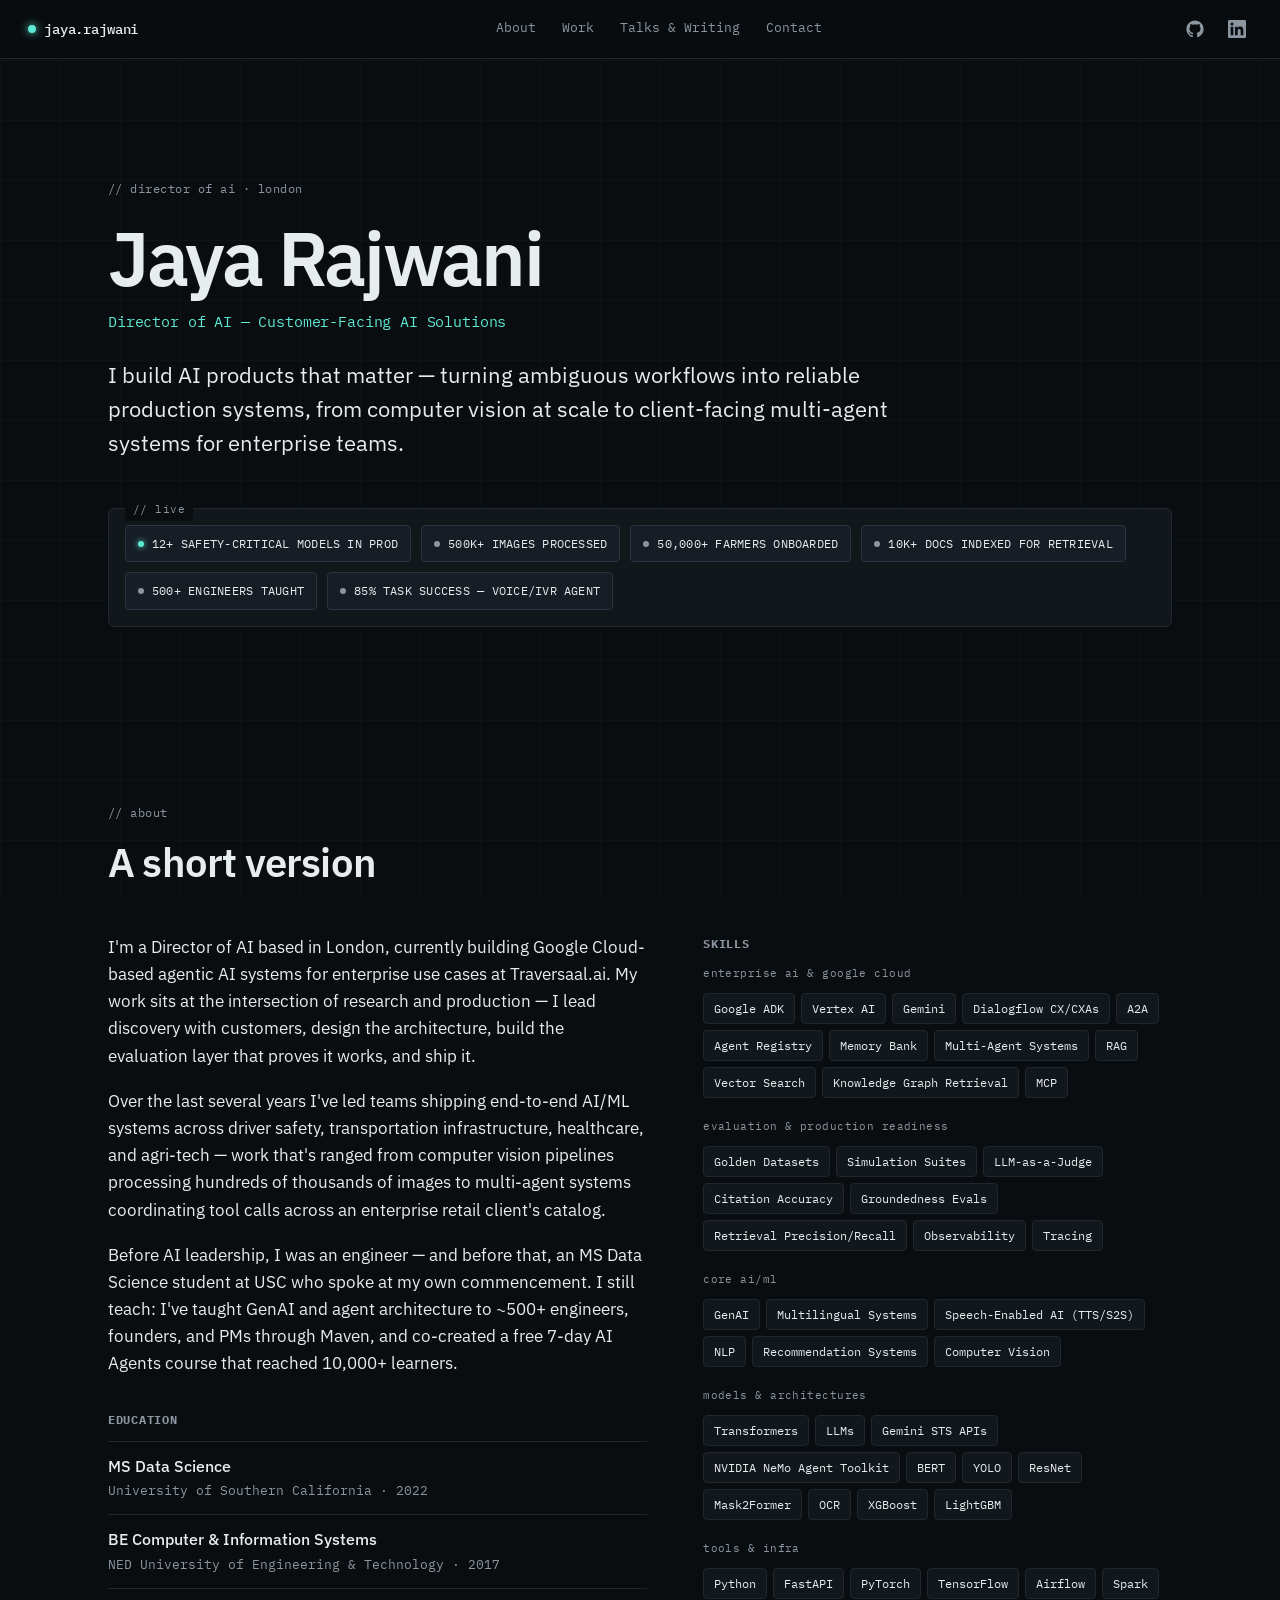
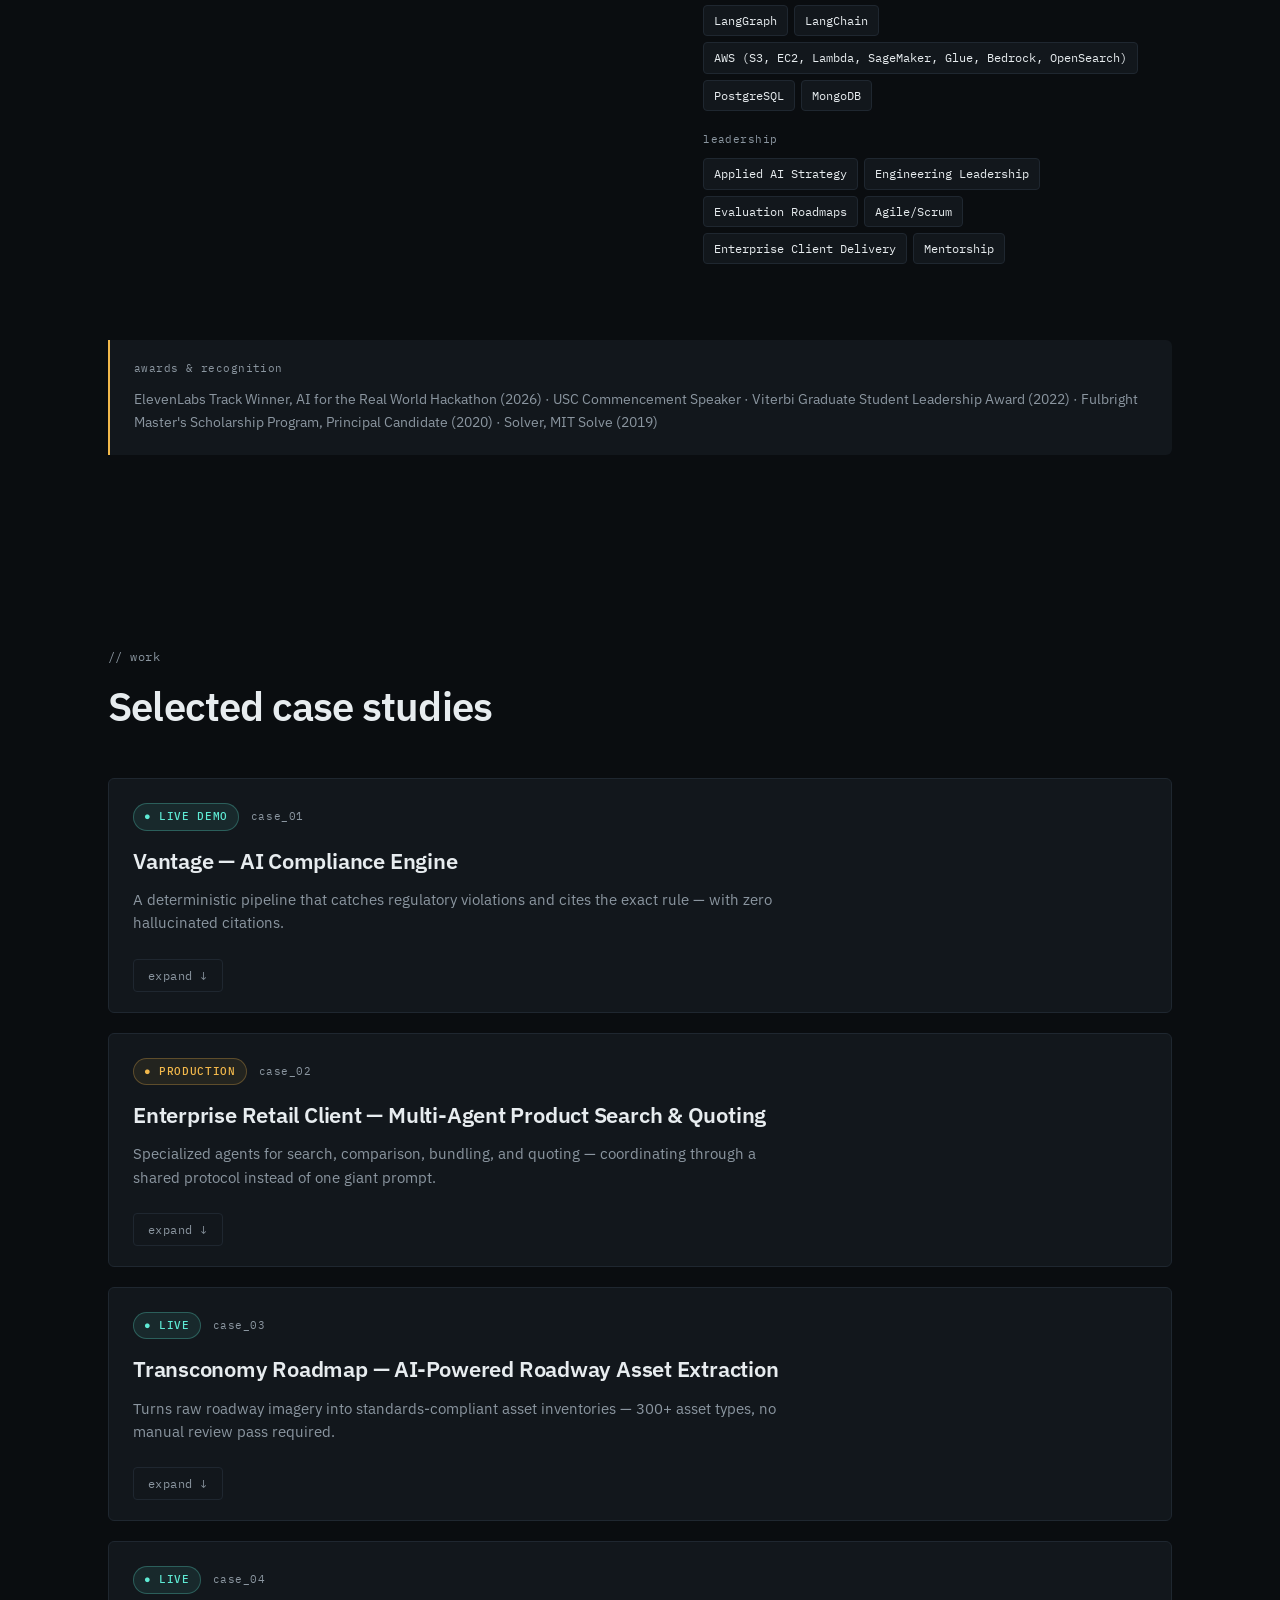
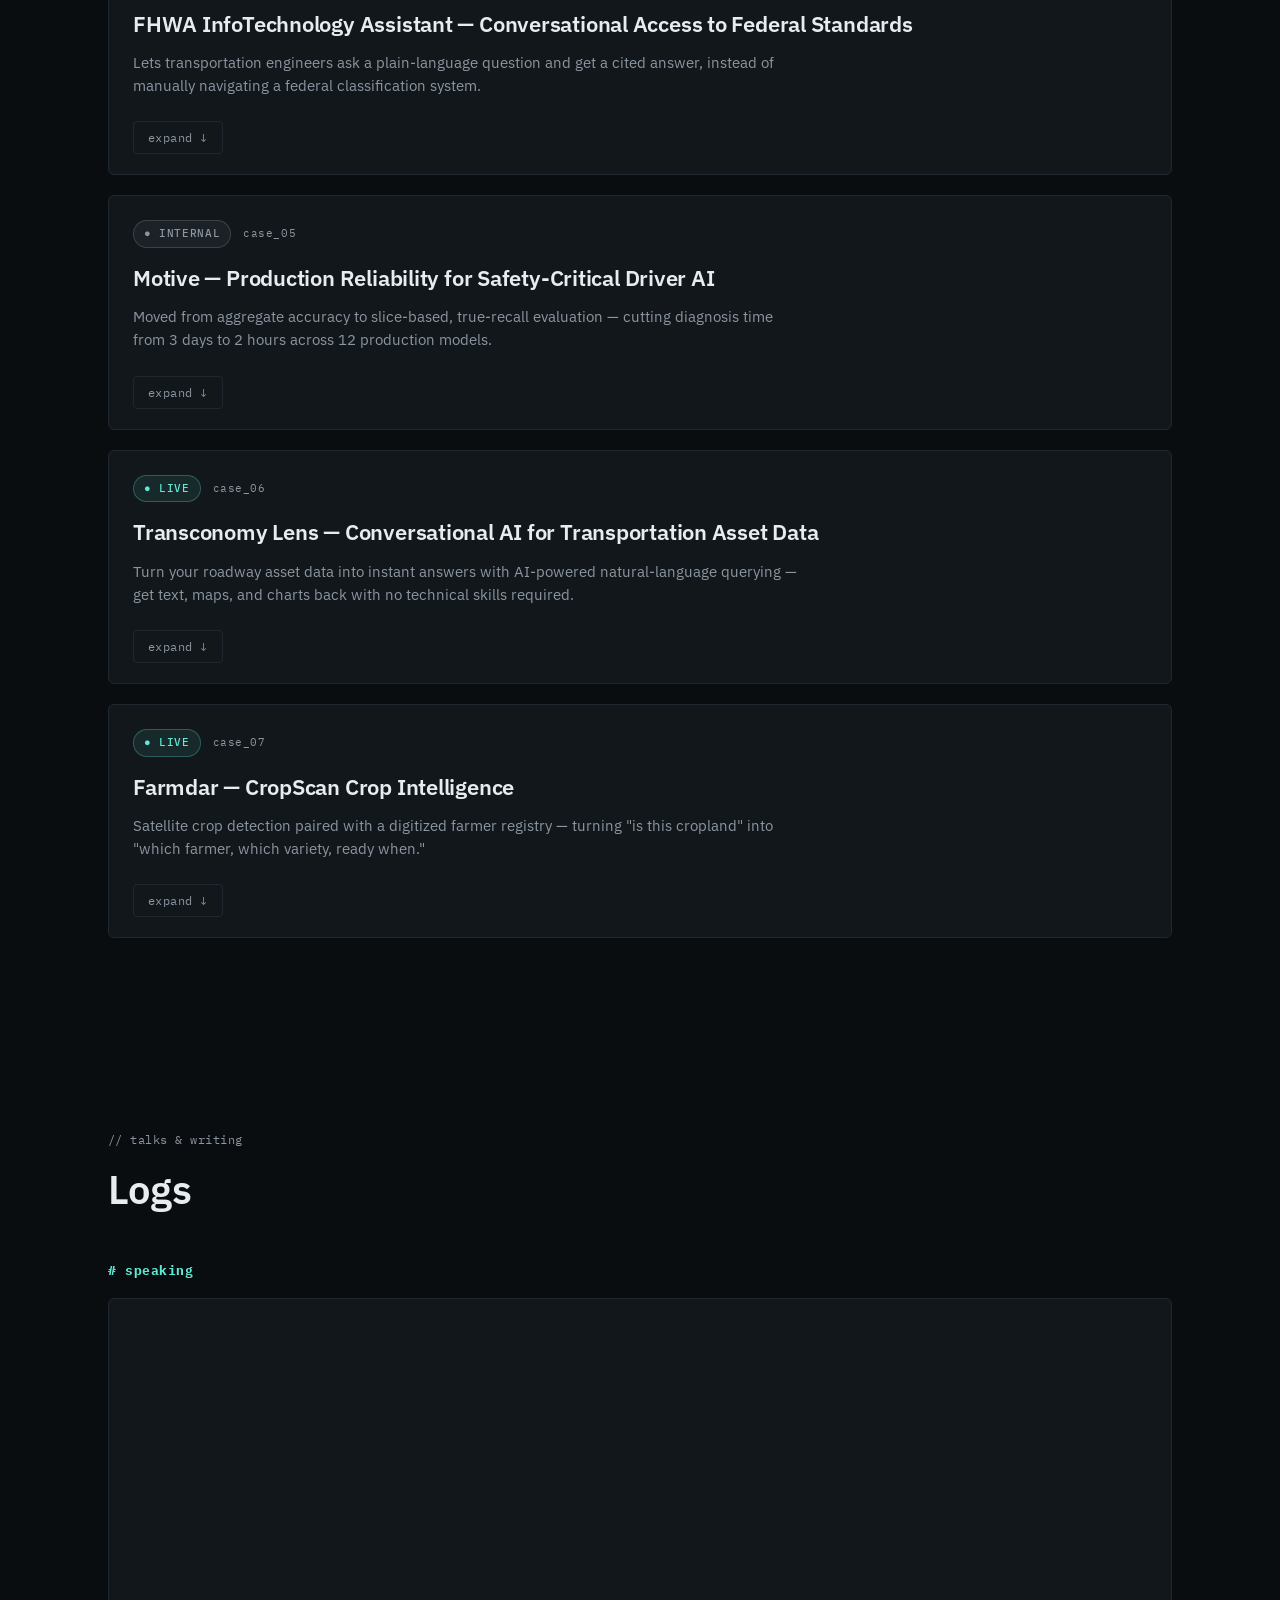
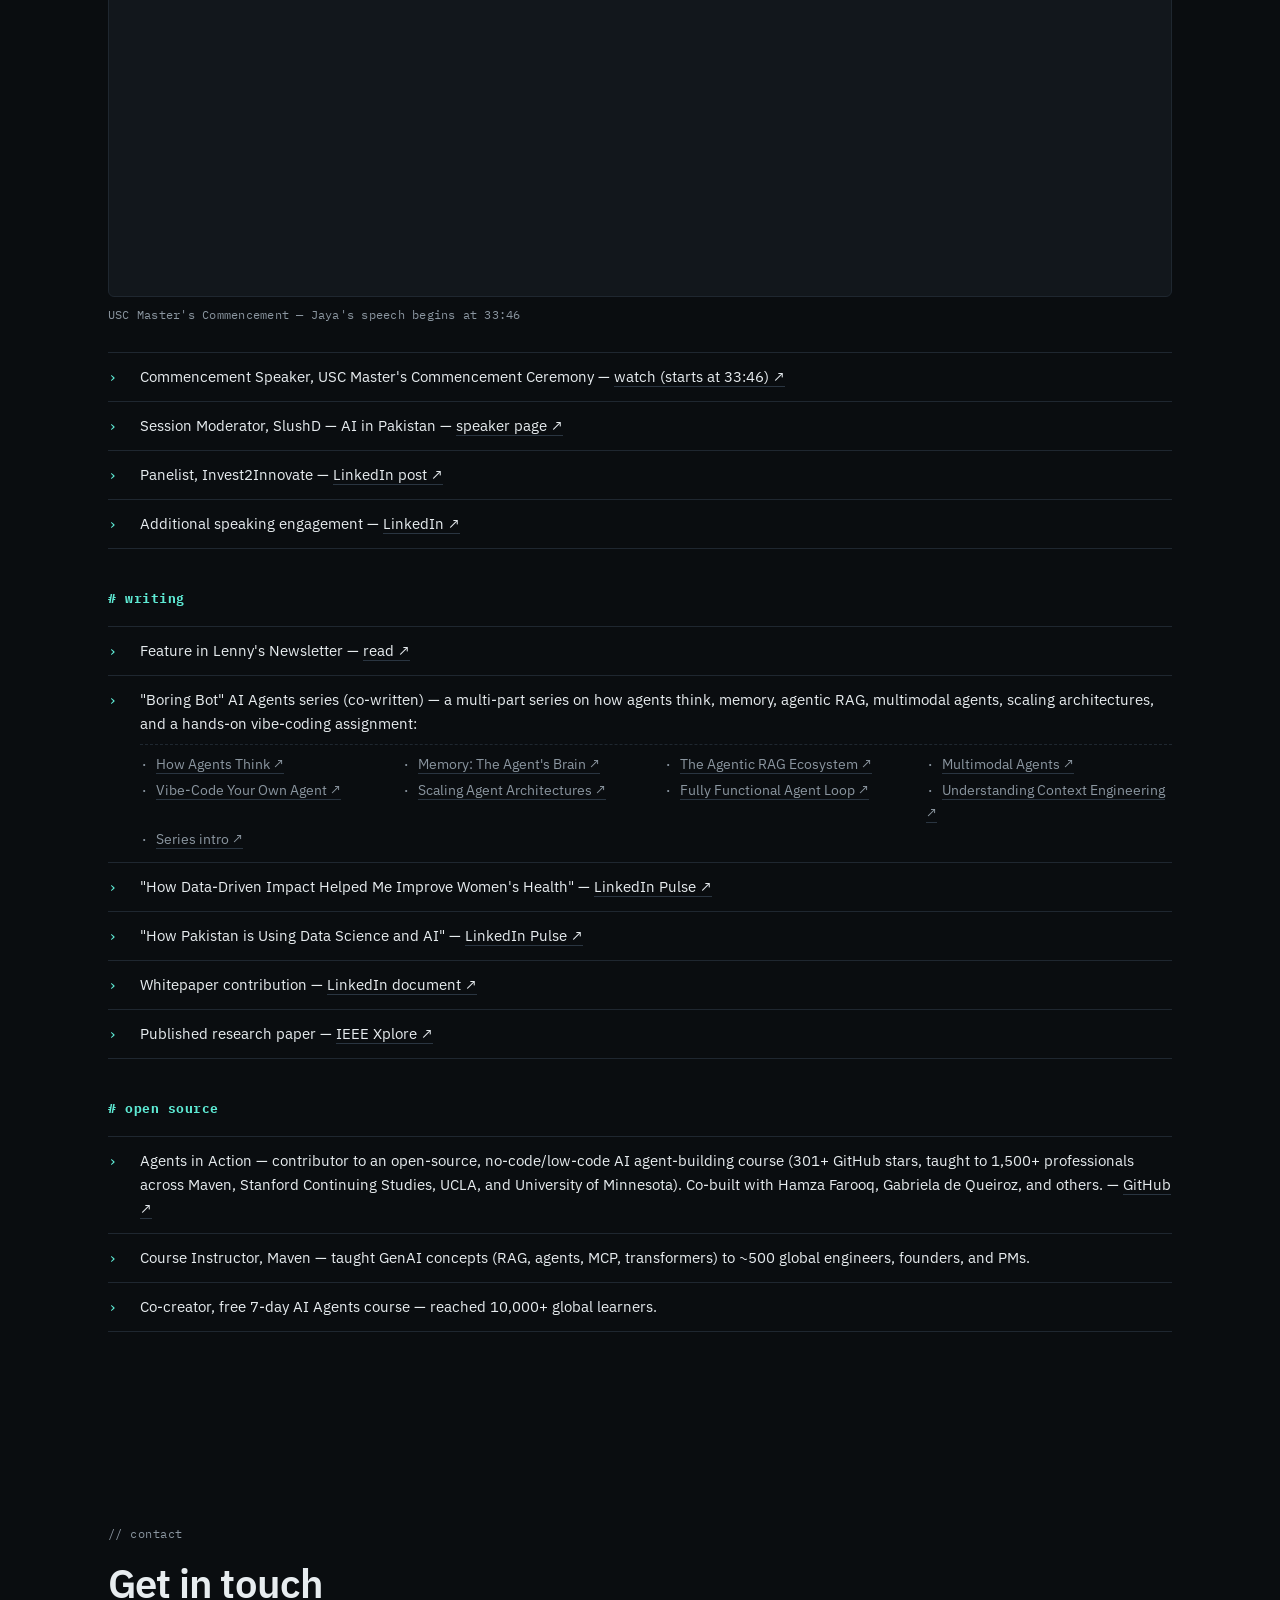
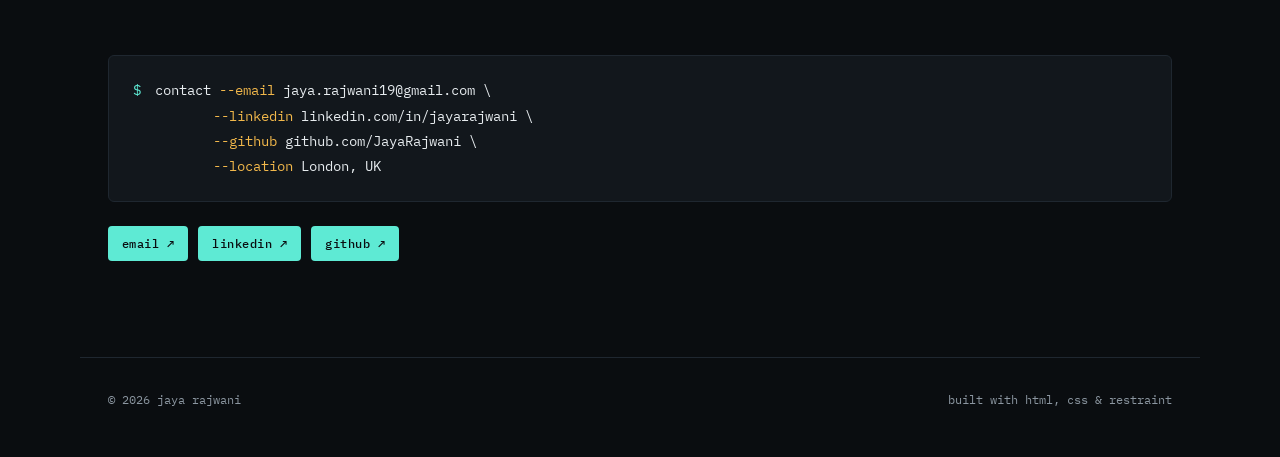
==== commit 4480660c: "Updates" ====
--- a/index.html
+++ b/index.html
@@ -5,6 +5,25 @@
   <meta name="viewport" content="width=device-width, initial-scale=1" />
   <title>Jaya Rajwani — Director of AI</title>
   <meta name="description" content="Jaya Rajwani, Director of AI — building AI products that matter, from computer vision at scale to client-facing multi-agent systems." />
+
+  <!-- Favicon -->
+  <link rel="icon" type="image/svg+xml" href="favicon.svg" />
+
+  <!-- Open Graph / social -->
+  <meta property="og:type" content="website" />
+  <meta property="og:title" content="Jaya Rajwani — Director of AI" />
+  <meta property="og:description" content="Building AI products that matter — turning ambiguous workflows into reliable production systems, from computer vision at scale to client-facing multi-agent systems." />
+  <meta property="og:image" content="og-image.png" />
+  <meta property="og:image:width" content="1200" />
+  <meta property="og:image:height" content="630" />
+  <meta property="og:image:alt" content="Jaya Rajwani — Director of AI. Metrics: 12+ models in prod, 500K+ images, 50K+ farmers, 10K+ docs indexed." />
+
+  <!-- Twitter / X -->
+  <meta name="twitter:card" content="summary_large_image" />
+  <meta name="twitter:title" content="Jaya Rajwani — Director of AI" />
+  <meta name="twitter:description" content="Building AI products that matter — turning ambiguous workflows into reliable production systems." />
+  <meta name="twitter:image" content="og-image.png" />
+
   <link rel="preconnect" href="https://fonts.googleapis.com" />
   <link rel="preconnect" href="https://fonts.gstatic.com" crossorigin />
   <link href="https://fonts.googleapis.com/css2?family=IBM+Plex+Mono:wght@400;500;600&family=IBM+Plex+Sans:wght@400;500;600;700&display=swap" rel="stylesheet" />
@@ -59,8 +78,8 @@
 
       <div class="about-grid">
         <div class="bio">
-          <p>I'm a Director of AI based in London, currently building Google Cloud-based agentic AI systems for Fortune 500 use cases at Traversaal.ai. My work sits at the intersection of research and production — I lead discovery with customers, design the architecture, build the evaluation layer that proves it works, and ship it.</p>
-          <p>Over the last several years I've led teams shipping end-to-end AI/ML systems across driver safety, transportation infrastructure, healthcare, and agri-tech — work that's ranged from computer vision pipelines processing hundreds of thousands of images to multi-agent systems coordinating tool calls across a Fortune 500 retailer's catalog.</p>
+          <p>I'm a Director of AI based in London, currently building Google Cloud-based agentic AI systems for enterprise use cases at Traversaal.ai. My work sits at the intersection of research and production — I lead discovery with customers, design the architecture, build the evaluation layer that proves it works, and ship it.</p>
+          <p>Over the last several years I've led teams shipping end-to-end AI/ML systems across driver safety, transportation infrastructure, healthcare, and agri-tech — work that's ranged from computer vision pipelines processing hundreds of thousands of images to multi-agent systems coordinating tool calls across an enterprise retail client's catalog.</p>
           <p>Before AI leadership, I was an engineer — and before that, an MS Data Science student at USC who spoke at my own commencement. I still teach: I've taught GenAI and agent architecture to ~500+ engineers, founders, and PMs through Maven, and co-created a free 7-day AI Agents course that reached 10,000+ learners.</p>
 
           <h3 class="mono subhead">Education</h3>
@@ -111,7 +130,7 @@
           <div class="skill-group">
             <p class="mono muted skill-cat">leadership</p>
             <div class="tags">
-              <span class="tag">Applied AI Strategy</span><span class="tag">Engineering Leadership</span><span class="tag">Evaluation Roadmaps</span><span class="tag">Agile/Scrum</span><span class="tag">Fortune 500 Client Delivery</span><span class="tag">Mentorship</span>
+              <span class="tag">Applied AI Strategy</span><span class="tag">Engineering Leadership</span><span class="tag">Evaluation Roadmaps</span><span class="tag">Agile/Scrum</span><span class="tag">Enterprise Client Delivery</span><span class="tag">Mentorship</span>
             </div>
           </div>
         </aside>
@@ -172,12 +191,12 @@
               <span class="status-tag production">● PRODUCTION</span>
               <span class="mono muted case-index">case_02</span>
             </div>
-            <h3>Fortune 500 Retail — Multi-Agent Product Search &amp; Quoting</h3>
+            <h3>Enterprise Retail Client — Multi-Agent Product Search &amp; Quoting</h3>
             <p class="hook">Specialized agents for search, comparison, bundling, and quoting — coordinating through a shared protocol instead of one giant prompt.</p>
           </header>
           <button class="case-toggle mono" aria-expanded="false" aria-controls="retail-body">expand ↓</button>
           <div class="case-body" id="retail-body" hidden>
-            <div class="cb-row"><h4 class="mono">Problem</h4><p>A Fortune 500 retailer's customer-facing teams needed to search a large, fragmented product catalog, compare vendors, evaluate bundles, and generate mixed quotes — a workflow too broad and stateful for a single-agent chatbot to handle reliably.</p></div>
+            <div class="cb-row"><h4 class="mono">Problem</h4><p>An enterprise retail client's customer-facing teams needed to search a large, fragmented product catalog, compare vendors, evaluate bundles, and generate mixed quotes — a workflow too broad and stateful for a single-agent chatbot to handle reliably.</p></div>
             <div class="cb-row"><h4 class="mono">Architecture</h4><p>A multi-agent system on Vertex AI, Google ADK, and Gemini, using MCP for tool access and A2A (agent-to-agent) for coordination. Separate agents own search, vendor comparison, bundle evaluation, and quote generation; each communicates through a shared protocol rather than sharing one large context window.</p></div>
             <div class="cb-row"><h4 class="mono">Key decisions</h4><p>Splitting responsibilities into specialized agents kept each agent's context small enough to evaluate independently — critical for a client-facing system that had to clear evaluation gates before launch. A2A let each agent be built and tested in isolation before integration, instead of debugging one monolithic prompt.</p></div>
             <div class="cb-row"><h4 class="mono">Stack</h4><p>Vertex AI, Google ADK, Gemini, MCP, A2A.</p></div>
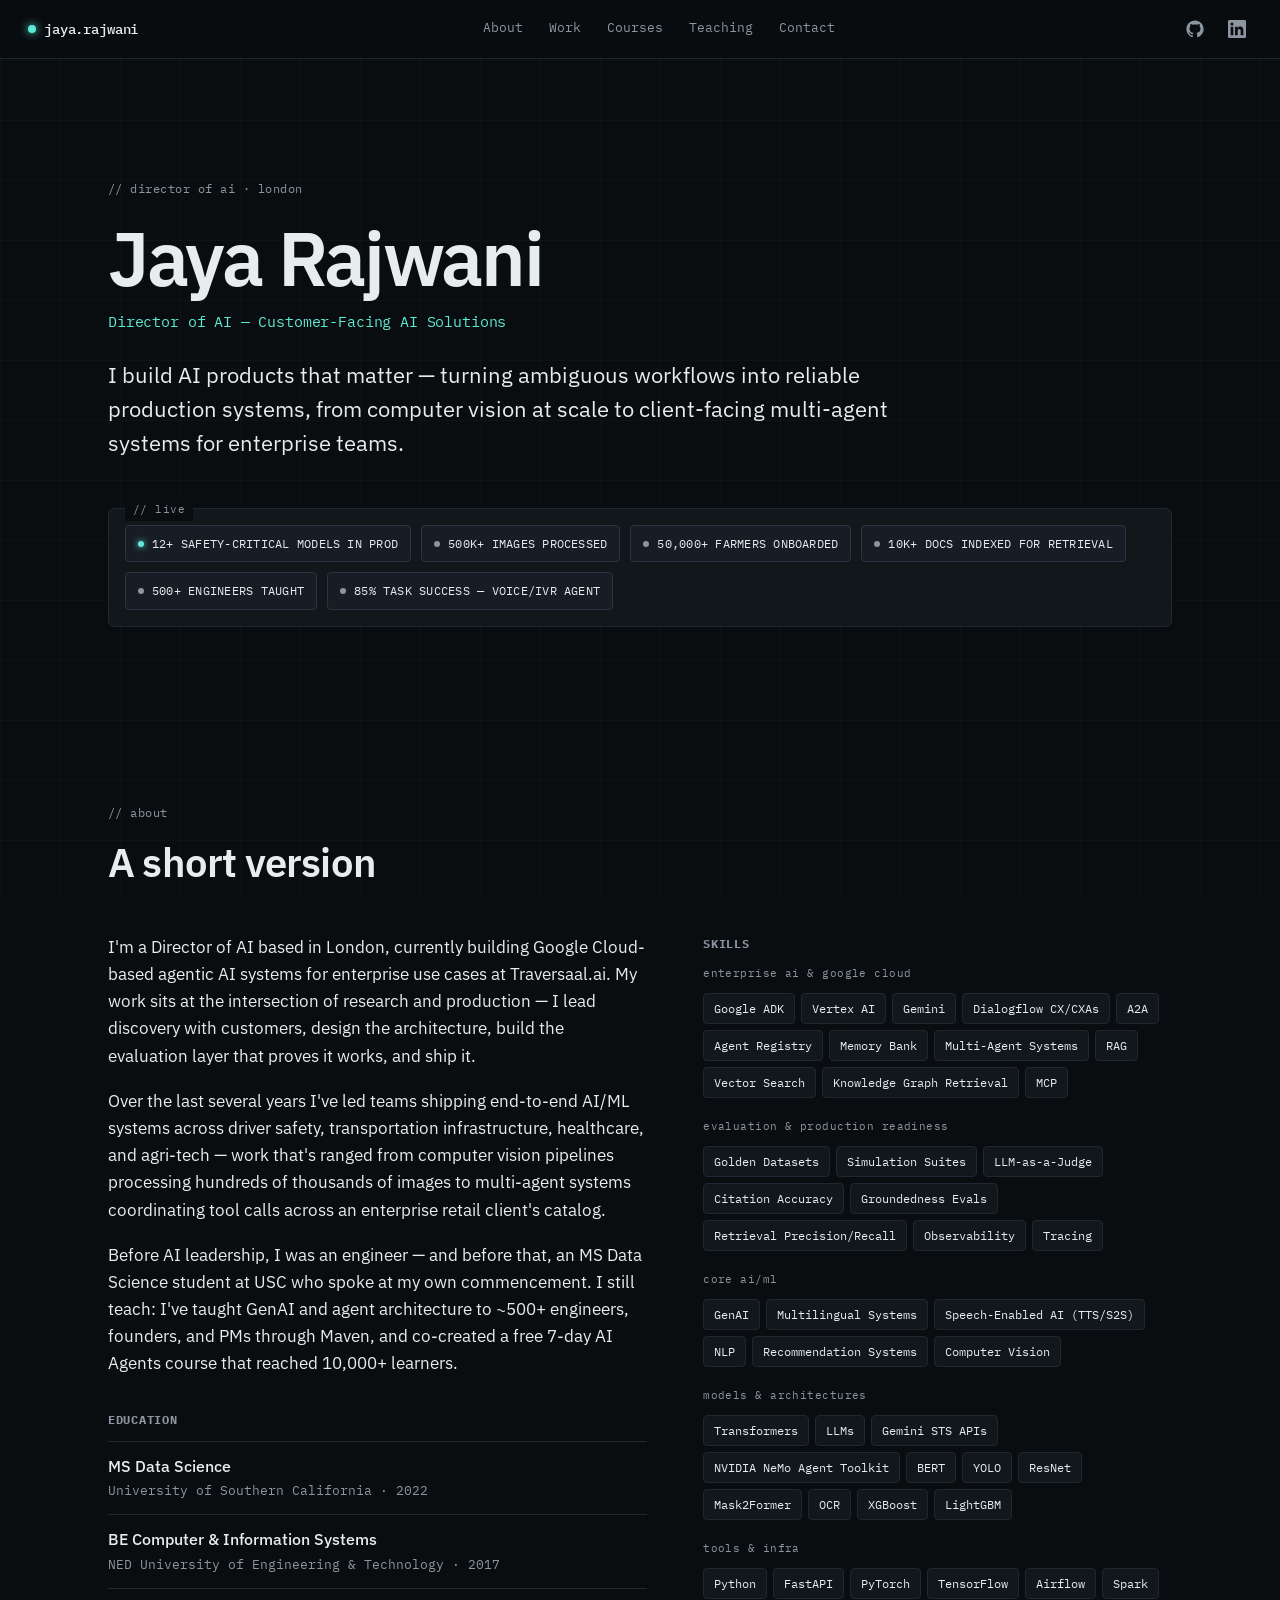
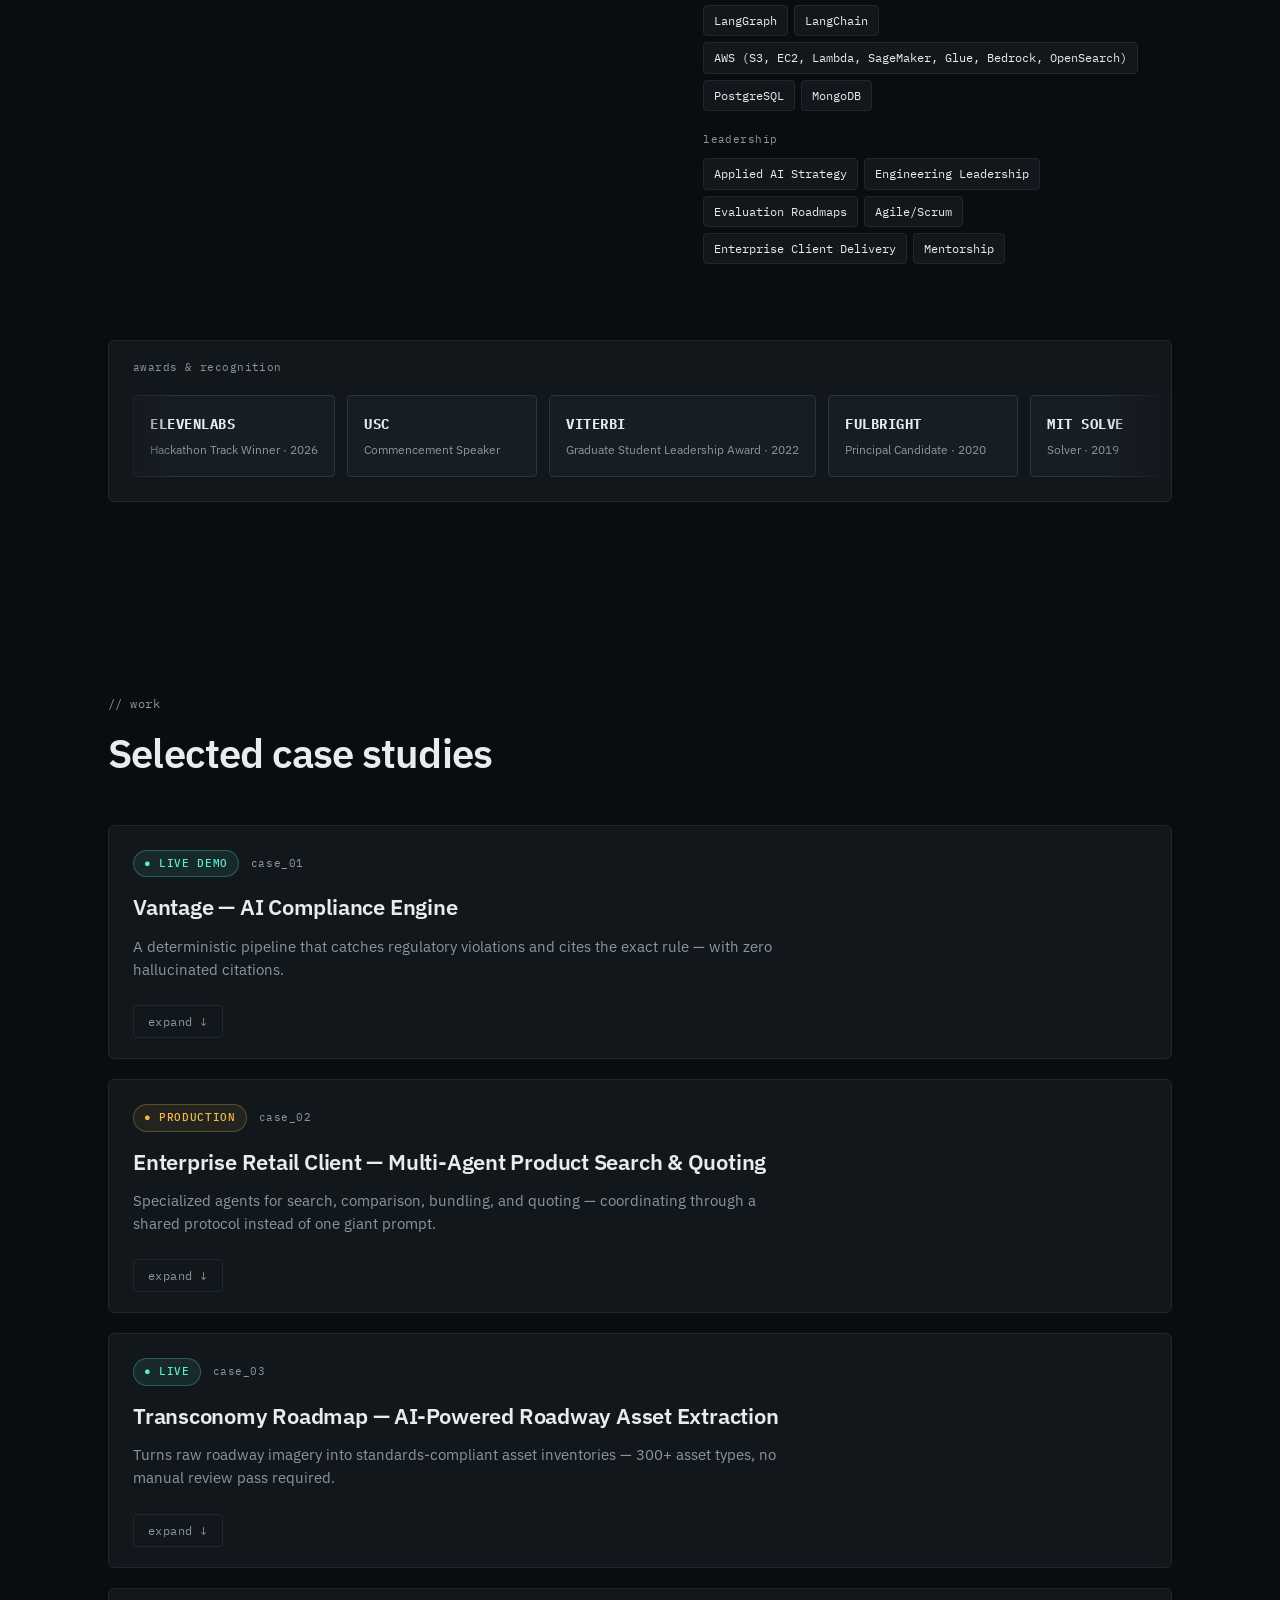
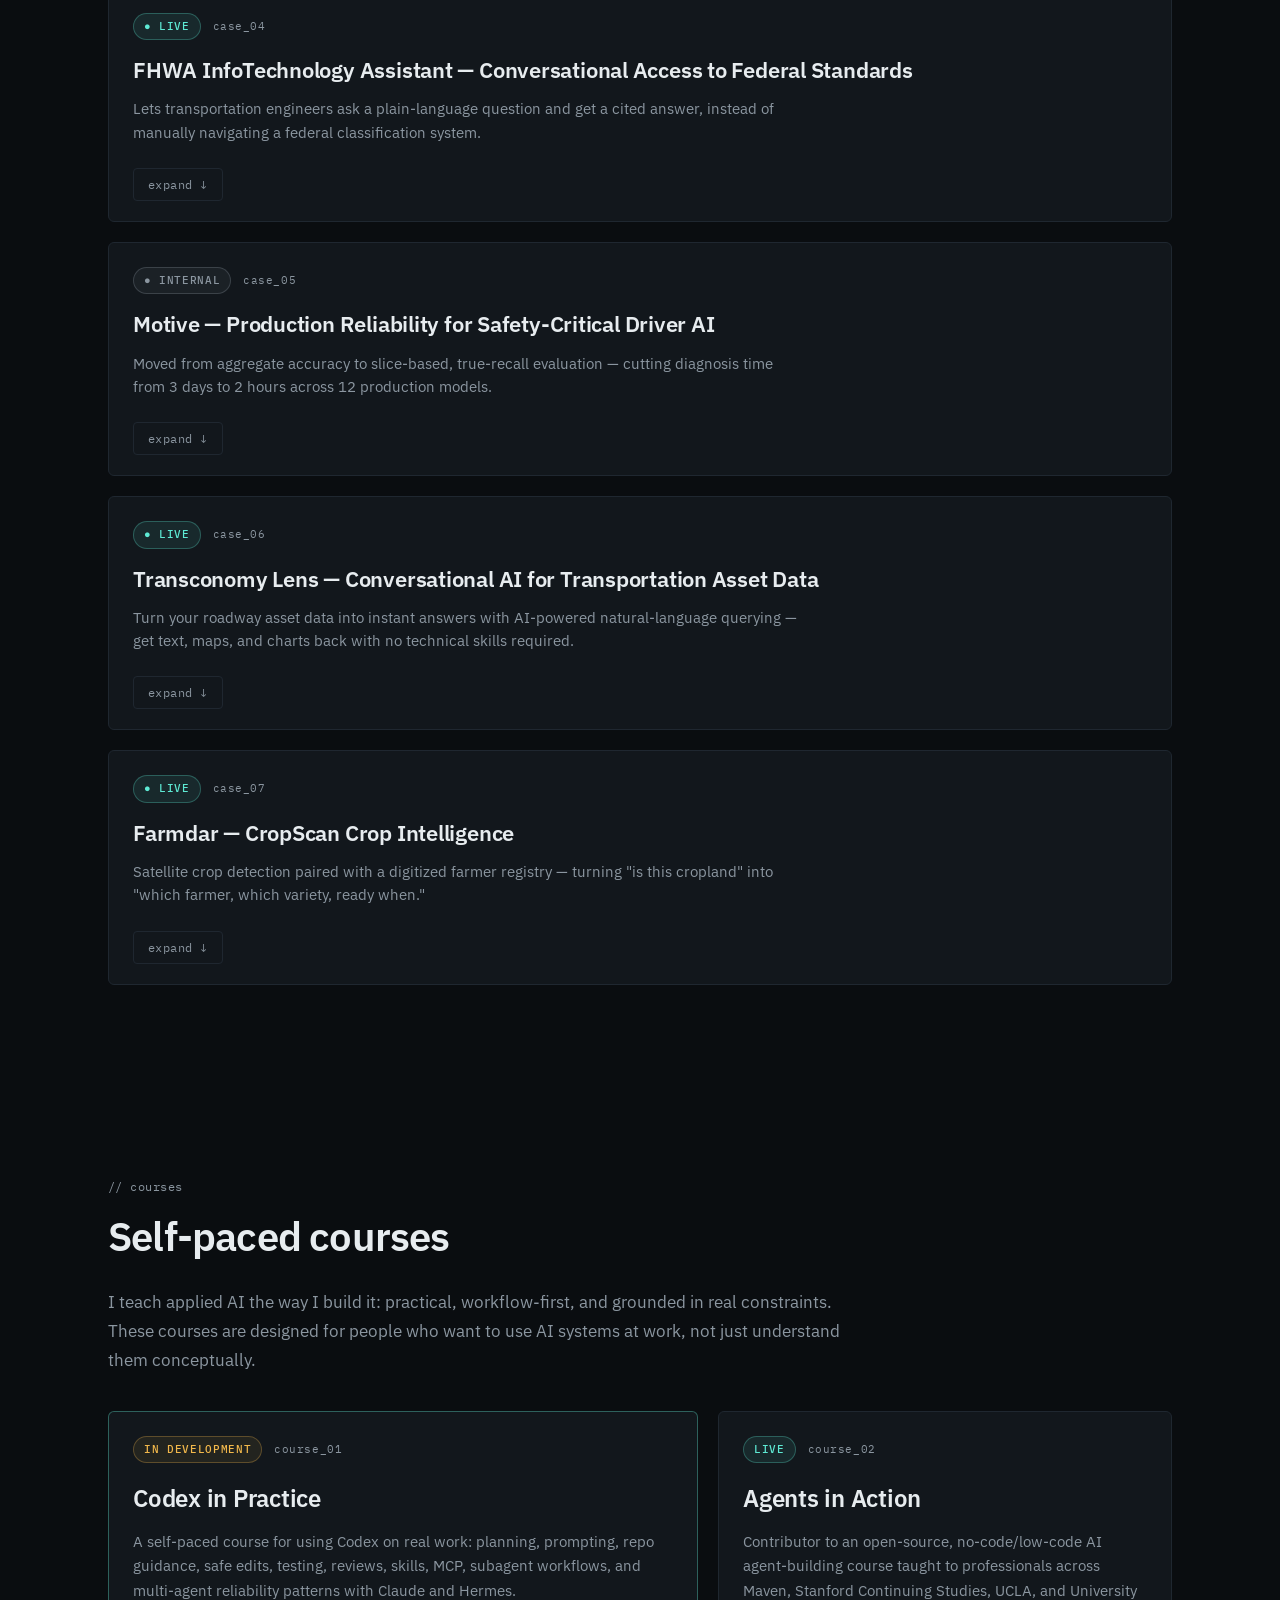
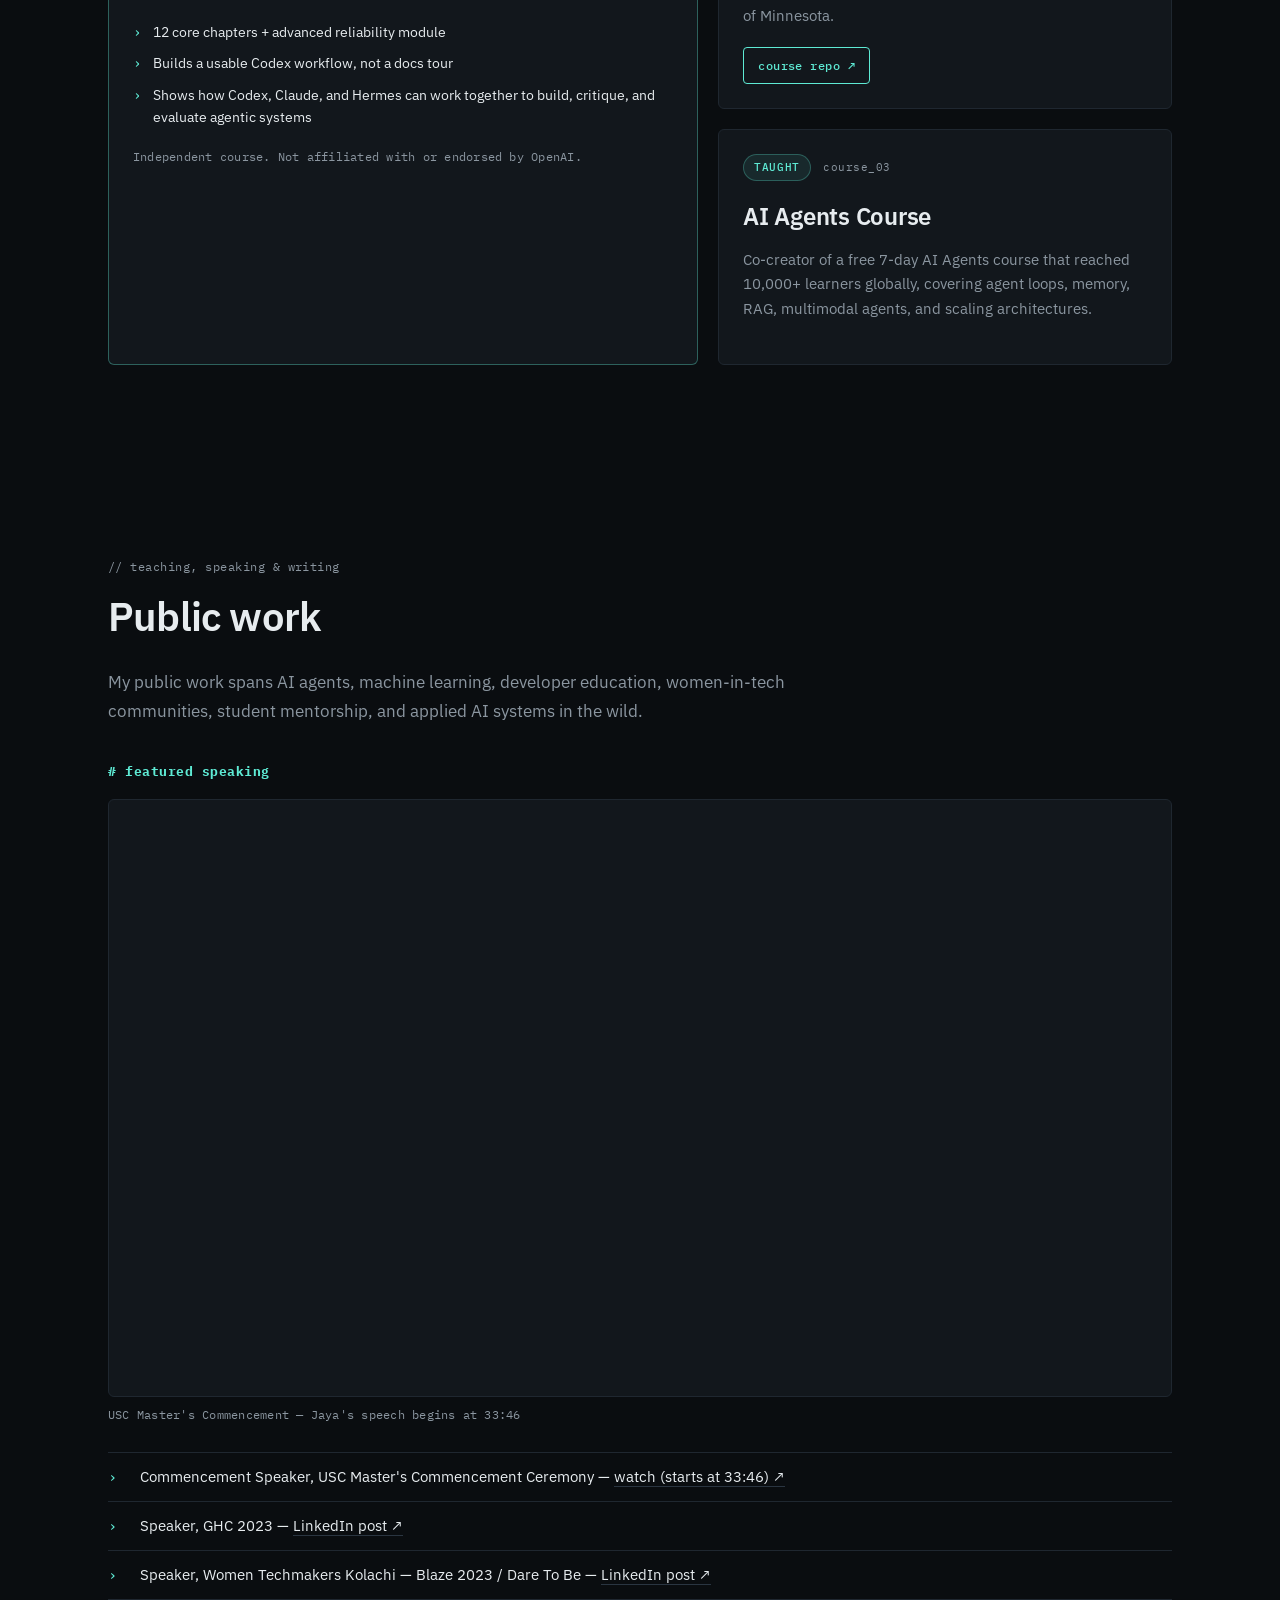
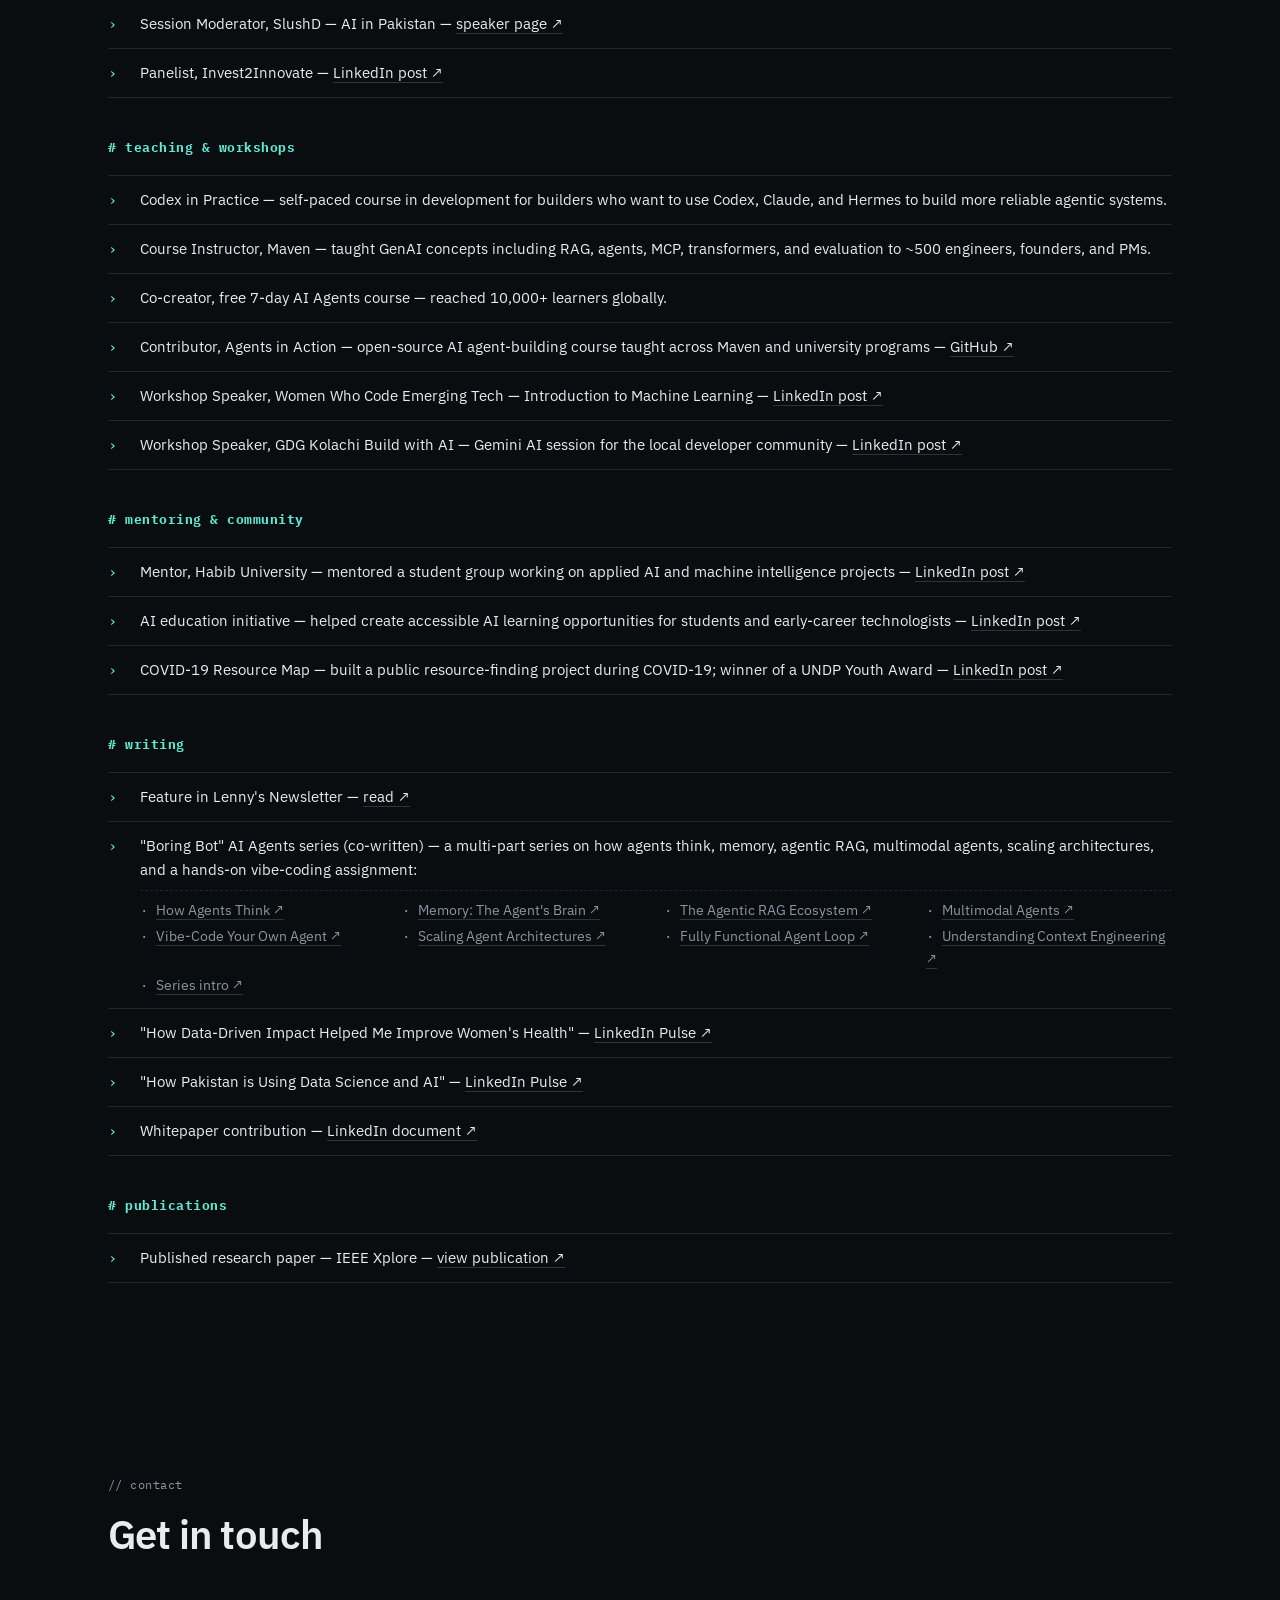
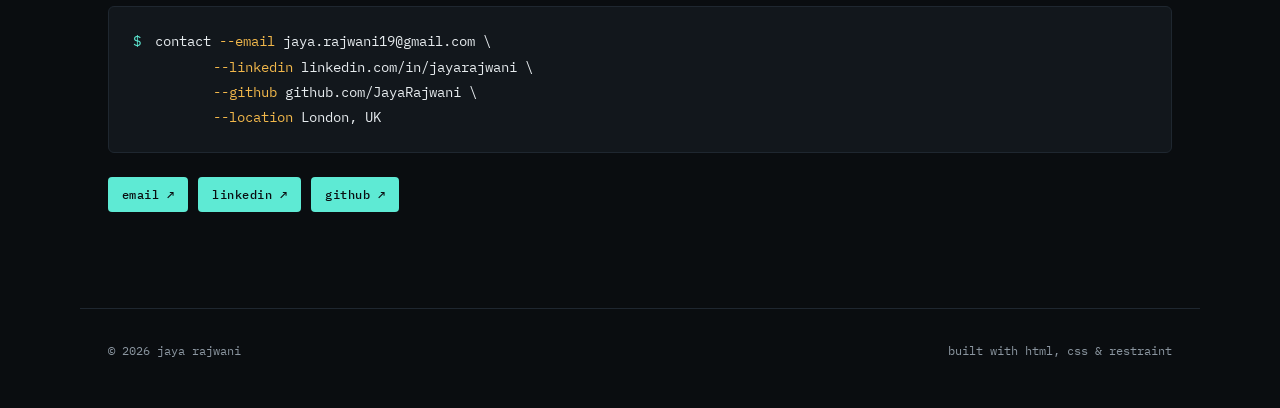
==== commit d778af34: "Update portfolio courses and public work" ====
--- a/index.html
+++ b/index.html
@@ -40,7 +40,8 @@
     <nav class="nav-links" aria-label="Primary">
       <a href="#about">About</a>
       <a href="#work">Work</a>
-      <a href="#talks">Talks &amp; Writing</a>
+      <a href="#courses">Courses</a>
+      <a href="#talks">Teaching</a>
       <a href="#contact">Contact</a>
     </nav>
     <div class="nav-social" aria-label="Social links">
@@ -138,7 +139,22 @@
 
       <div class="awards">
         <p class="mono muted skill-cat">awards &amp; recognition</p>
-        <p class="awards-line">ElevenLabs Track Winner, AI for the Real World Hackathon (2026) · USC Commencement Speaker · Viterbi Graduate Student Leadership Award (2022) · Fulbright Master's Scholarship Program, Principal Candidate (2020) · Solver, MIT Solve (2019)</p>
+        <div class="award-carousel" aria-label="Awards and recognition">
+          <div class="award-track">
+            <span class="award-logo-card"><strong>ElevenLabs</strong><small>Hackathon Track Winner · 2026</small></span>
+            <span class="award-logo-card"><strong>USC</strong><small>Commencement Speaker</small></span>
+            <span class="award-logo-card"><strong>Viterbi</strong><small>Graduate Student Leadership Award · 2022</small></span>
+            <span class="award-logo-card"><strong>Fulbright</strong><small>Principal Candidate · 2020</small></span>
+            <span class="award-logo-card"><strong>MIT Solve</strong><small>Solver · 2019</small></span>
+            <span class="award-logo-card"><strong>UNDP</strong><small>Youth Award · COVID-19 Map</small></span>
+            <span class="award-logo-card" aria-hidden="true"><strong>ElevenLabs</strong><small>Hackathon Track Winner · 2026</small></span>
+            <span class="award-logo-card" aria-hidden="true"><strong>USC</strong><small>Commencement Speaker</small></span>
+            <span class="award-logo-card" aria-hidden="true"><strong>Viterbi</strong><small>Graduate Student Leadership Award · 2022</small></span>
+            <span class="award-logo-card" aria-hidden="true"><strong>Fulbright</strong><small>Principal Candidate · 2020</small></span>
+            <span class="award-logo-card" aria-hidden="true"><strong>MIT Solve</strong><small>Solver · 2019</small></span>
+            <span class="award-logo-card" aria-hidden="true"><strong>UNDP</strong><small>Youth Award · COVID-19 Map</small></span>
+          </div>
+        </div>
       </div>
     </section>
 
@@ -392,15 +408,62 @@
       </div>
     </section>
 
+    <section id="courses" aria-labelledby="courses-h">
+      <div class="section-head">
+        <span class="mono muted section-label">// courses</span>
+        <h2 id="courses-h">Self-paced courses</h2>
+      </div>
+
+      <p class="section-intro">I teach applied AI the way I build it: practical, workflow-first, and grounded in real constraints. These courses are designed for people who want to use AI systems at work, not just understand them conceptually.</p>
+
+      <div class="course-grid">
+        <article class="course-card featured-course">
+          <div class="course-topline">
+            <span class="status-tag production">IN DEVELOPMENT</span>
+            <span class="mono muted case-index">course_01</span>
+          </div>
+          <h3>Codex in Practice</h3>
+          <p>A self-paced course for using Codex on real work: planning, prompting, repo guidance, safe edits, testing, reviews, skills, MCP, subagent workflows, and multi-agent reliability patterns with Claude and Hermes.</p>
+          <ul class="course-list">
+            <li>12 core chapters + advanced reliability module</li>
+            <li>Builds a usable Codex workflow, not a docs tour</li>
+            <li>Shows how Codex, Claude, and Hermes can work together to build, critique, and evaluate agentic systems</li>
+          </ul>
+          <p class="mono muted note">Independent course. Not affiliated with or endorsed by OpenAI.</p>
+        </article>
+
+        <article class="course-card">
+          <div class="course-topline">
+            <span class="status-tag live">LIVE</span>
+            <span class="mono muted case-index">course_02</span>
+          </div>
+          <h3>Agents in Action</h3>
+          <p>Contributor to an open-source, no-code/low-code AI agent-building course taught to professionals across Maven, Stanford Continuing Studies, UCLA, and University of Minnesota.</p>
+          <a class="ext-btn mono ghost" href="https://github.com/traversaal-ai/agents-in-action" target="_blank" rel="noopener">course repo ↗</a>
+        </article>
+
+        <article class="course-card">
+          <div class="course-topline">
+            <span class="status-tag live">TAUGHT</span>
+            <span class="mono muted case-index">course_03</span>
+          </div>
+          <h3>AI Agents Course</h3>
+          <p>Co-creator of a free 7-day AI Agents course that reached 10,000+ learners globally, covering agent loops, memory, RAG, multimodal agents, and scaling architectures.</p>
+        </article>
+      </div>
+    </section>
+
     <section id="talks" aria-labelledby="talks-h">
       <div class="section-head">
-        <span class="mono muted section-label">// talks &amp; writing</span>
-        <h2 id="talks-h">Logs</h2>
-      </div>
+        <span class="mono muted section-label">// teaching, speaking &amp; writing</span>
+        <h2 id="talks-h">Public work</h2>
+      </div>
+
+      <p class="section-intro">My public work spans AI agents, machine learning, developer education, women-in-tech communities, student mentorship, and applied AI systems in the wild.</p>
 
       <div class="log-groups">
         <div class="log-group">
-          <h3 class="mono log-group-title"># speaking</h3>
+          <h3 class="mono log-group-title"># featured speaking</h3>
 
           <figure class="embed-figure">
             <div class="embed-16x9">
@@ -417,9 +480,31 @@
 
           <ul class="log-list">
             <li><span class="log-mark mono">›</span><span class="log-body">Commencement Speaker, USC Master's Commencement Ceremony — <a href="https://www.youtube.com/watch?v=Dh3JJrhtFVM" target="_blank" rel="noopener">watch (starts at 33:46) ↗</a></span></li>
+            <li><span class="log-mark mono">›</span><span class="log-body">Speaker, GHC 2023 — <a href="https://www.linkedin.com/posts/jayarajwani_had-the-opportunity-to-speak-at-ghc23-on-activity-7114688312170180612-Rq-6" target="_blank" rel="noopener">LinkedIn post ↗</a></span></li>
+            <li><span class="log-mark mono">›</span><span class="log-body">Speaker, Women Techmakers Kolachi — Blaze 2023 / Dare To Be — <a href="https://www.linkedin.com/posts/jayarajwani_wtmdaretobe-wtmkolachi-blaze2023-activity-7061392107667623936-P5a_" target="_blank" rel="noopener">LinkedIn post ↗</a></span></li>
             <li><span class="log-mark mono">›</span><span class="log-body">Session Moderator, SlushD — AI in Pakistan — <a href="https://katalystlabs.pk/slushd/speaker/" target="_blank" rel="noopener">speaker page ↗</a></span></li>
             <li><span class="log-mark mono">›</span><span class="log-body">Panelist, Invest2Innovate — <a href="https://www.linkedin.com/posts/invest2innovate_meet-the-incredible-panelists-joining-us-activity-7395728588043431936-cke2" target="_blank" rel="noopener">LinkedIn post ↗</a></span></li>
-            <li><span class="log-mark mono">›</span><span class="log-body">Additional speaking engagement — <a href="https://www.linkedin.com/feed/update/urn:li:activity:7290006388846559232/" target="_blank" rel="noopener">LinkedIn ↗</a></span></li>
+          </ul>
+        </div>
+
+        <div class="log-group">
+          <h3 class="mono log-group-title"># teaching &amp; workshops</h3>
+          <ul class="log-list">
+            <li><span class="log-mark mono">›</span><span class="log-body">Codex in Practice — self-paced course in development for builders who want to use Codex, Claude, and Hermes to build more reliable agentic systems.</span></li>
+            <li><span class="log-mark mono">›</span><span class="log-body">Course Instructor, Maven — taught GenAI concepts including RAG, agents, MCP, transformers, and evaluation to ~500 engineers, founders, and PMs.</span></li>
+            <li><span class="log-mark mono">›</span><span class="log-body">Co-creator, free 7-day AI Agents course — reached 10,000+ learners globally.</span></li>
+            <li><span class="log-mark mono">›</span><span class="log-body">Contributor, Agents in Action — open-source AI agent-building course taught across Maven and university programs — <a href="https://github.com/traversaal-ai/agents-in-action" target="_blank" rel="noopener">GitHub ↗</a></span></li>
+            <li><span class="log-mark mono">›</span><span class="log-body">Workshop Speaker, Women Who Code Emerging Tech — Introduction to Machine Learning — <a href="https://www.linkedin.com/posts/womenwhocodeemergingtech_super-excited-to-host-introduction-to-machine-activity-7172652935577849857-N06T" target="_blank" rel="noopener">LinkedIn post ↗</a></span></li>
+            <li><span class="log-mark mono">›</span><span class="log-body">Workshop Speaker, GDG Kolachi Build with AI — Gemini AI session for the local developer community — <a href="https://www.linkedin.com/posts/gdgkolachi_geminiai-buildwithai-gdgkolachi-activity-7165739506447335424-MzAn" target="_blank" rel="noopener">LinkedIn post ↗</a></span></li>
+          </ul>
+        </div>
+
+        <div class="log-group">
+          <h3 class="mono log-group-title"># mentoring &amp; community</h3>
+          <ul class="log-list">
+            <li><span class="log-mark mono">›</span><span class="log-body">Mentor, Habib University — mentored a student group working on applied AI and machine intelligence projects — <a href="https://www.linkedin.com/posts/jayarajwani_mai-introduction-activity-7049351387893096448-ykhp" target="_blank" rel="noopener">LinkedIn post ↗</a></span></li>
+            <li><span class="log-mark mono">›</span><span class="log-body">AI education initiative — helped create accessible AI learning opportunities for students and early-career technologists — <a href="https://www.linkedin.com/posts/jayarajwani_excited-to-be-doing-our-part-in-creating-activity-6776041092191182849-cSlw" target="_blank" rel="noopener">LinkedIn post ↗</a></span></li>
+            <li><span class="log-mark mono">›</span><span class="log-body">COVID-19 Resource Map — built a public resource-finding project during COVID-19; winner of a UNDP Youth Award — <a href="https://www.linkedin.com/posts/jayarajwani_covid19map-activity-6650006227071926272-DBdz" target="_blank" rel="noopener">LinkedIn post ↗</a></span></li>
           </ul>
         </div>
 
@@ -447,16 +532,13 @@
             <li><span class="log-mark mono">›</span><span class="log-body">"How Data-Driven Impact Helped Me Improve Women's Health" — <a href="https://www.linkedin.com/pulse/data-driven-impact-how-helped-me-improve-womens-health-jaya-rajwani/" target="_blank" rel="noopener">LinkedIn Pulse ↗</a></span></li>
             <li><span class="log-mark mono">›</span><span class="log-body">"How Pakistan is Using Data Science and AI" — <a href="https://www.linkedin.com/pulse/how-pakistan-using-data-science-artificial-technology-jaya-rajwani/" target="_blank" rel="noopener">LinkedIn Pulse ↗</a></span></li>
             <li><span class="log-mark mono">›</span><span class="log-body">Whitepaper contribution — <a href="https://www.linkedin.com/in/jayarajwani/overlay/1635523528757/single-media-viewer/?profileId=ACoAABeSsGsBC5bMa4FINKxJdAIL4cc558drQ6w" target="_blank" rel="noopener">LinkedIn document ↗</a></span></li>
-            <li><span class="log-mark mono">›</span><span class="log-body">Published research paper — <a href="https://ieeexplore.ieee.org/document/8250136/" target="_blank" rel="noopener">IEEE Xplore ↗</a></span></li>
           </ul>
         </div>
 
         <div class="log-group">
-          <h3 class="mono log-group-title"># open source</h3>
+          <h3 class="mono log-group-title"># publications</h3>
           <ul class="log-list">
-            <li><span class="log-mark mono">›</span><span class="log-body">Agents in Action — contributor to an open-source, no-code/low-code AI agent-building course (301+ GitHub stars, taught to 1,500+ professionals across Maven, Stanford Continuing Studies, UCLA, and University of Minnesota). Co-built with Hamza Farooq, Gabriela de Queiroz, and others. — <a href="https://github.com/traversaal-ai/agents-in-action" target="_blank" rel="noopener">GitHub ↗</a></span></li>
-            <li><span class="log-mark mono">›</span><span class="log-body">Course Instructor, Maven — taught GenAI concepts (RAG, agents, MCP, transformers) to ~500 global engineers, founders, and PMs.</span></li>
-            <li><span class="log-mark mono">›</span><span class="log-body">Co-creator, free 7-day AI Agents course — reached 10,000+ global learners.</span></li>
+            <li><span class="log-mark mono">›</span><span class="log-body">Published research paper — IEEE Xplore — <a href="https://ieeexplore.ieee.org/document/8250136/" target="_blank" rel="noopener">view publication ↗</a></span></li>
           </ul>
         </div>
       </div>
--- a/styles.css
+++ b/styles.css
@@ -124,7 +124,7 @@
 
 @media (max-width: 720px) {
   .nav { padding: 12px 16px; gap: 12px; flex-wrap: wrap; }
-  .nav-links { order: 3; width: 100%; justify-content: space-between; gap: 12px; }
+  .nav-links { order: 3; width: 100%; justify-content: flex-start; gap: 12px; overflow-x: auto; padding-bottom: 2px; }
   .nav-links a { font-size: 12px; }
 }
 
@@ -148,6 +148,13 @@
   font-weight: 600;
   letter-spacing: -0.02em;
   margin: 0;
+}
+.section-intro {
+  max-width: 760px;
+  margin: -20px 0 36px 0;
+  color: var(--text-muted);
+  font-size: 17px;
+  line-height: 1.7;
 }
 
 /* ---------- Hero ---------- */
@@ -268,12 +275,136 @@
 
 .awards {
   margin-top: 56px;
-  padding: 20px 24px;
-  border-left: 2px solid var(--warn);
-  background: var(--surface);
-  border-radius: 0 var(--radius) var(--radius) 0;
-}
-.awards-line { margin: 0; color: var(--text-muted); font-size: 14px; line-height: 1.7; }
+  padding: 18px 0 20px 0;
+  background: var(--surface);
+  border: 1px solid var(--border);
+  border-radius: var(--radius);
+  overflow: hidden;
+}
+.awards .skill-cat { padding: 0 24px; }
+.award-carousel {
+  position: relative;
+  overflow: hidden;
+}
+.award-carousel::before,
+.award-carousel::after {
+  content: "";
+  position: absolute;
+  top: 0; bottom: 0;
+  width: 64px;
+  z-index: 2;
+  pointer-events: none;
+}
+.award-carousel::before { left: 0; background: linear-gradient(90deg, var(--surface), transparent); }
+.award-carousel::after { right: 0; background: linear-gradient(270deg, var(--surface), transparent); }
+.award-track {
+  display: flex;
+  gap: 12px;
+  width: max-content;
+  padding: 8px 24px 4px 24px;
+  animation: award-marquee 38s linear infinite;
+}
+.award-carousel:hover .award-track { animation-play-state: paused; }
+.award-logo-card {
+  display: inline-flex;
+  flex-direction: column;
+  justify-content: center;
+  min-width: 190px;
+  min-height: 82px;
+  padding: 14px 16px;
+  background: var(--surface-2);
+  border: 1px solid var(--border-strong);
+  border-radius: var(--radius-sm);
+}
+.award-logo-card strong {
+  font-family: var(--font-mono);
+  font-size: 14px;
+  color: var(--text-primary);
+  letter-spacing: 0.04em;
+  text-transform: uppercase;
+}
+.award-logo-card small {
+  display: block;
+  margin-top: 6px;
+  color: var(--text-muted);
+  font-size: 12px;
+  line-height: 1.35;
+}
+@keyframes award-marquee {
+  from { transform: translateX(0); }
+  to { transform: translateX(-50%); }
+}
+@media (prefers-reduced-motion: reduce) {
+  .award-track { animation: none; flex-wrap: wrap; width: auto; }
+  .award-track [aria-hidden="true"] { display: none; }
+  .award-carousel::before,
+  .award-carousel::after { display: none; }
+}
+
+/* ---------- Courses ---------- */
+.course-grid {
+  display: grid;
+  grid-template-columns: 1.3fr 1fr;
+  gap: 20px;
+}
+.course-card {
+  background: var(--surface);
+  border: 1px solid var(--border);
+  border-radius: var(--radius);
+  padding: 24px;
+}
+.featured-course {
+  grid-row: span 2;
+  border-color: rgba(94, 234, 212, 0.35);
+}
+.course-topline {
+  display: flex;
+  align-items: center;
+  gap: 12px;
+  margin-bottom: 16px;
+}
+.course-card h3 {
+  font-size: 24px;
+  font-weight: 600;
+  letter-spacing: -0.01em;
+  margin: 0 0 12px 0;
+}
+.course-card p {
+  margin: 0 0 18px 0;
+  color: var(--text-muted);
+  font-size: 15px;
+  line-height: 1.65;
+}
+.course-list {
+  list-style: none;
+  padding: 0;
+  margin: 18px 0;
+  display: grid;
+  gap: 10px;
+}
+.course-list li {
+  position: relative;
+  padding-left: 20px;
+  color: var(--text-primary);
+  font-size: 14px;
+  line-height: 1.55;
+}
+.course-list li::before {
+  content: "›";
+  position: absolute;
+  left: 0;
+  color: var(--signal);
+  font-family: var(--font-mono);
+}
+.course-card .note {
+  margin-bottom: 0;
+  font-size: 12px;
+  letter-spacing: 0.02em;
+}
+@media (max-width: 900px) {
+  .course-grid { grid-template-columns: 1fr; }
+  .featured-course { grid-row: auto; }
+}
 
 /* ---------- Work / case cards ---------- */
 .work-grid { display: grid; gap: 20px; }
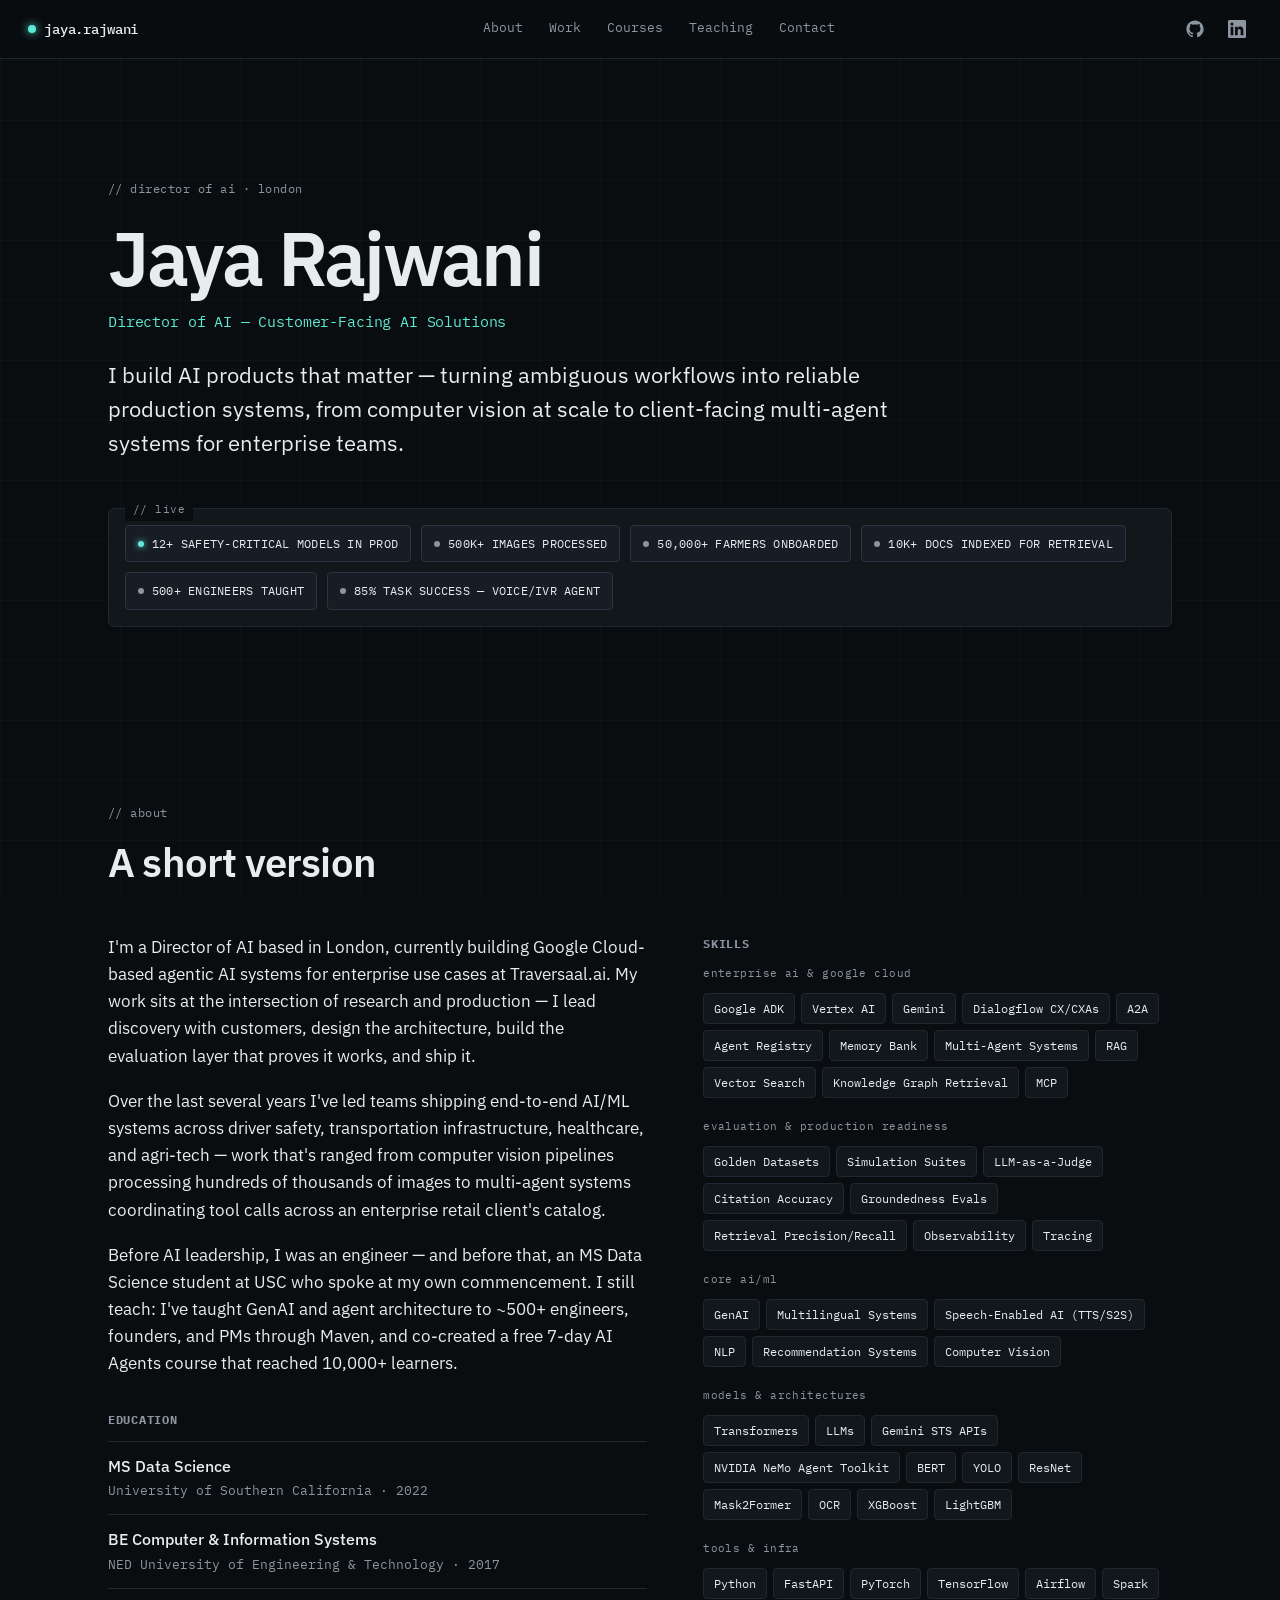
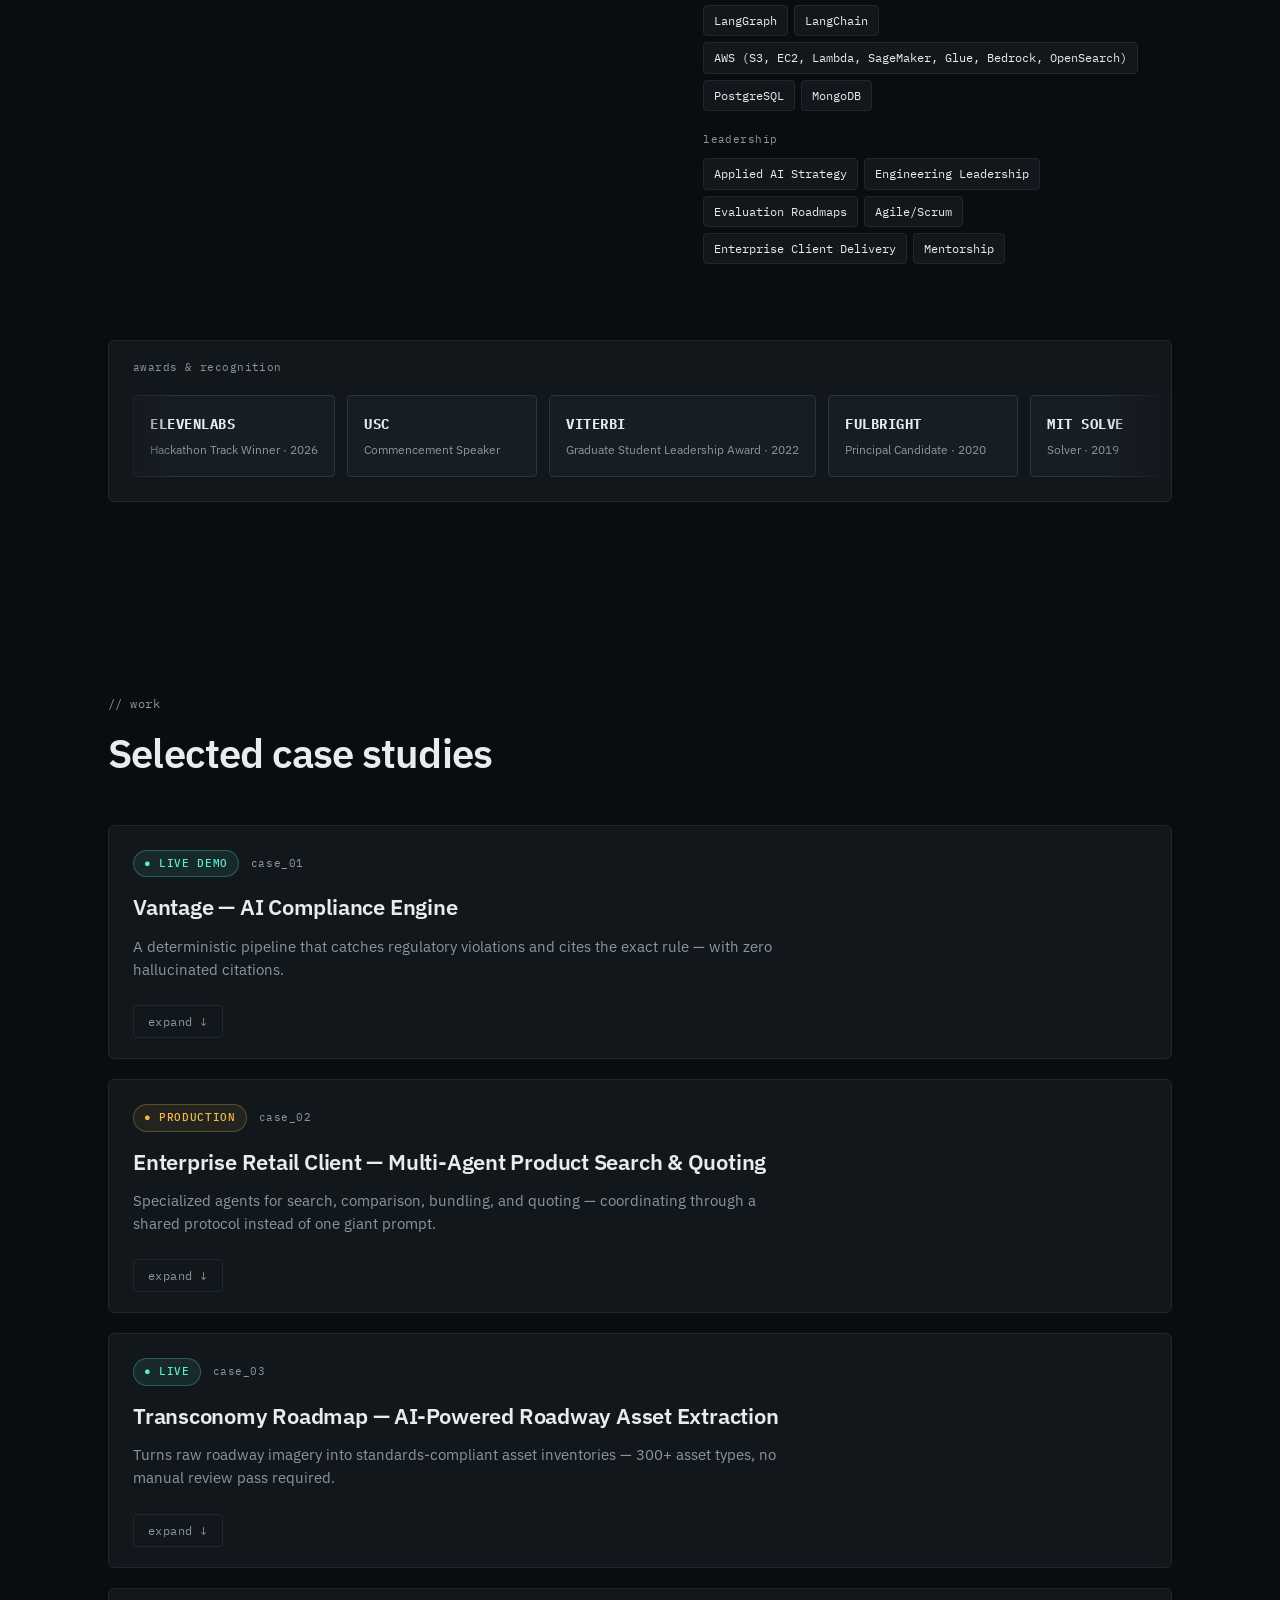
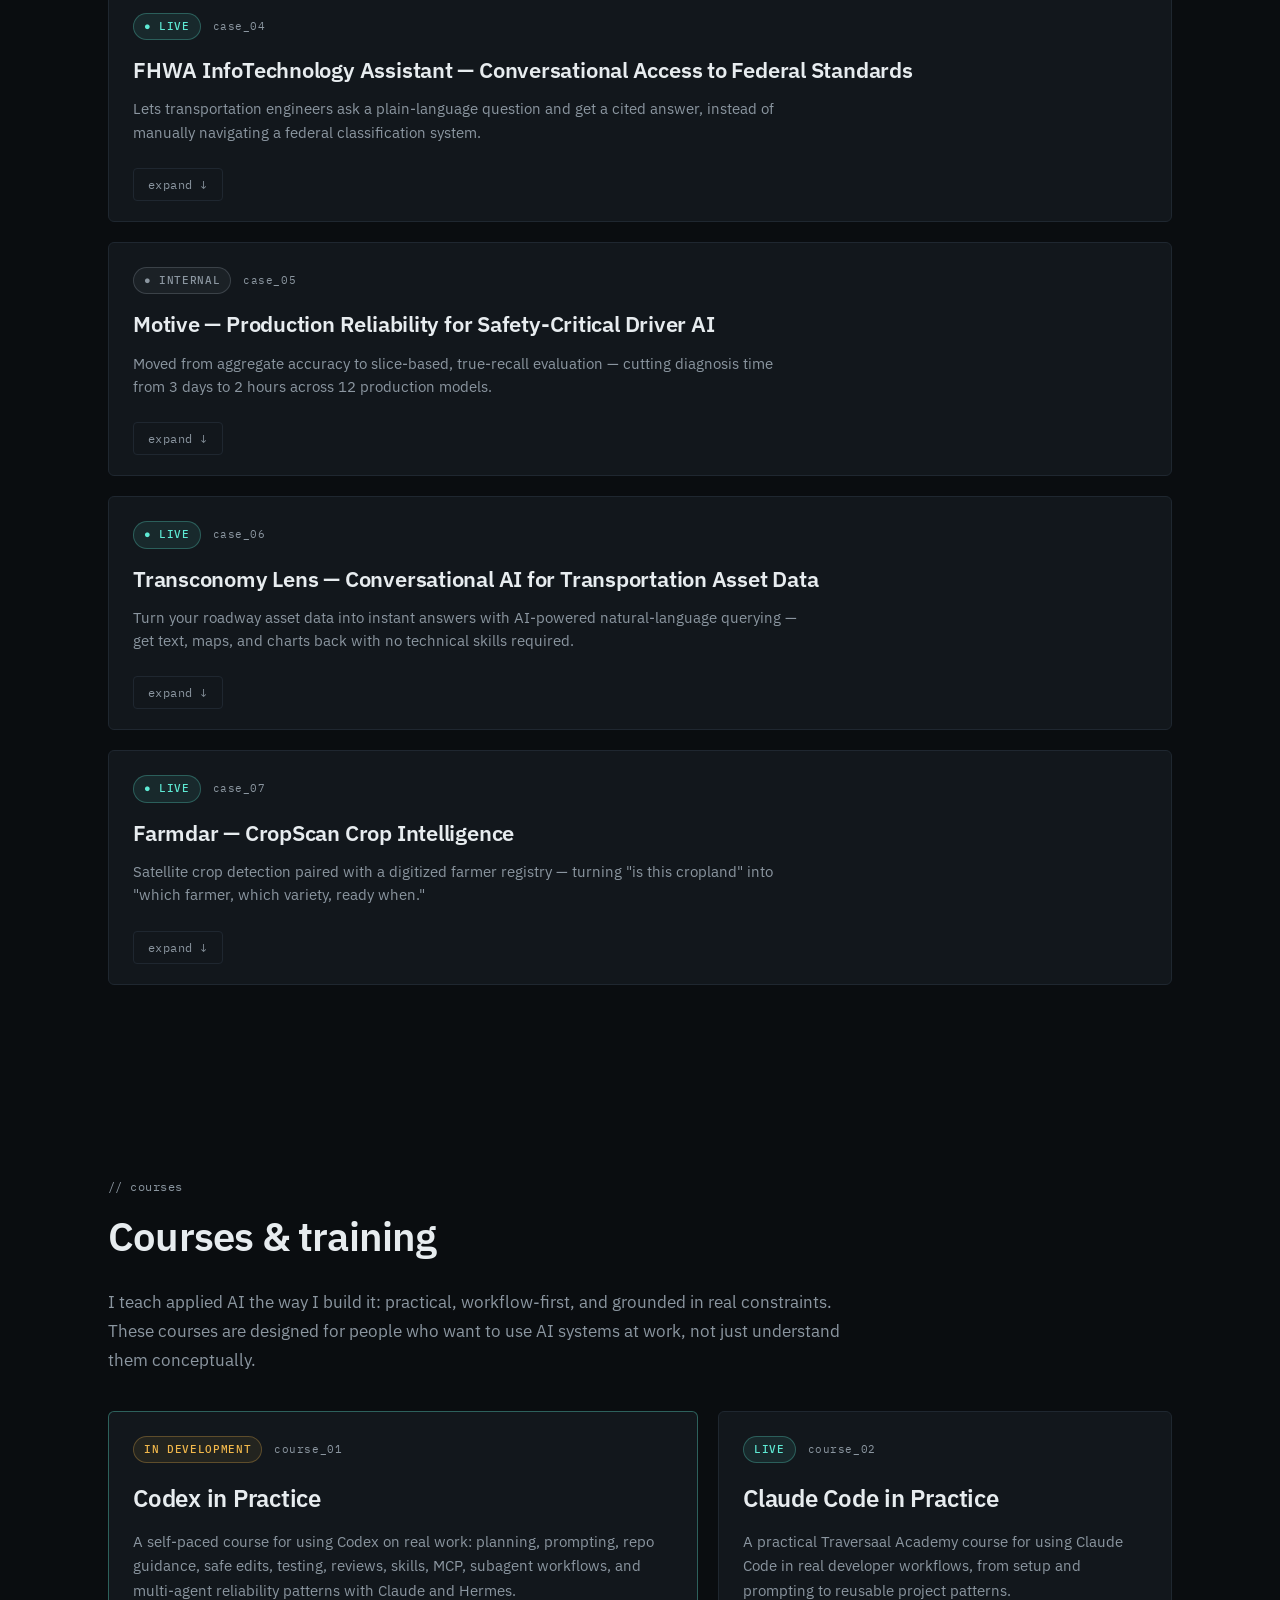
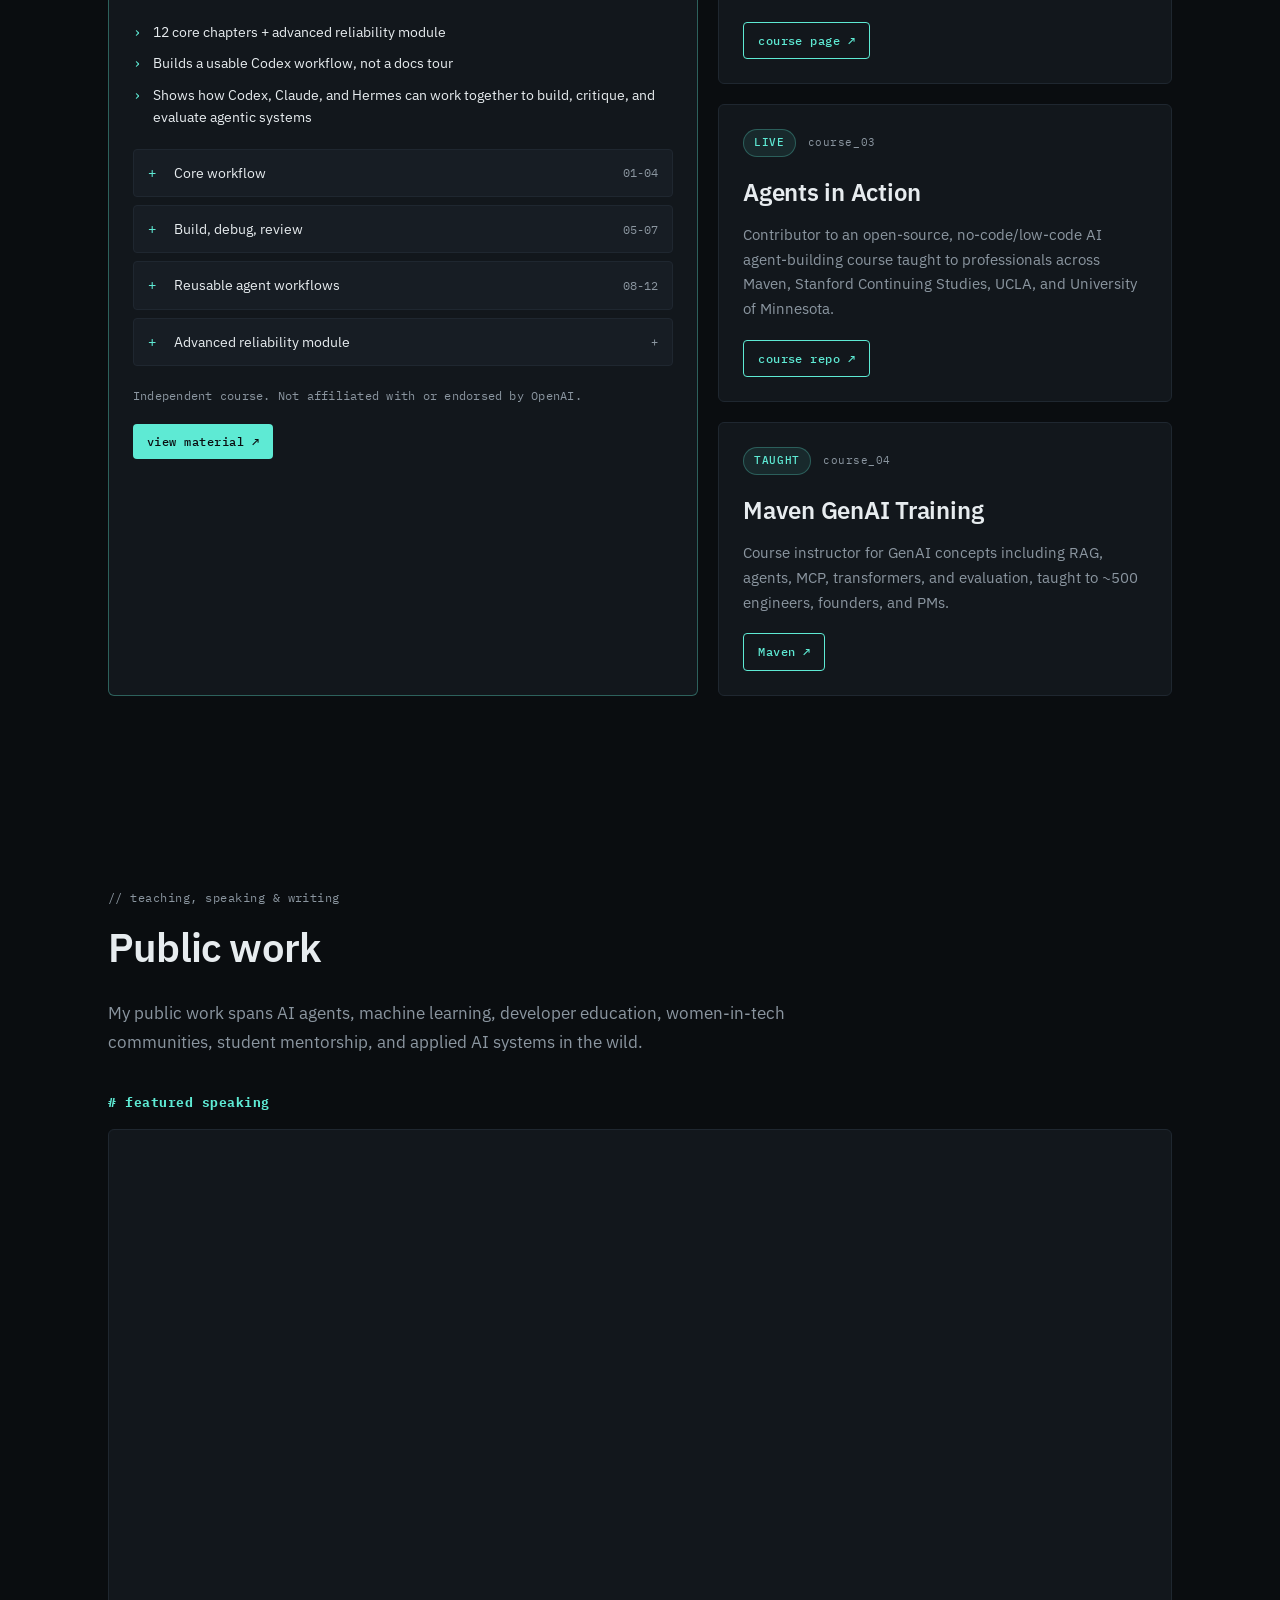
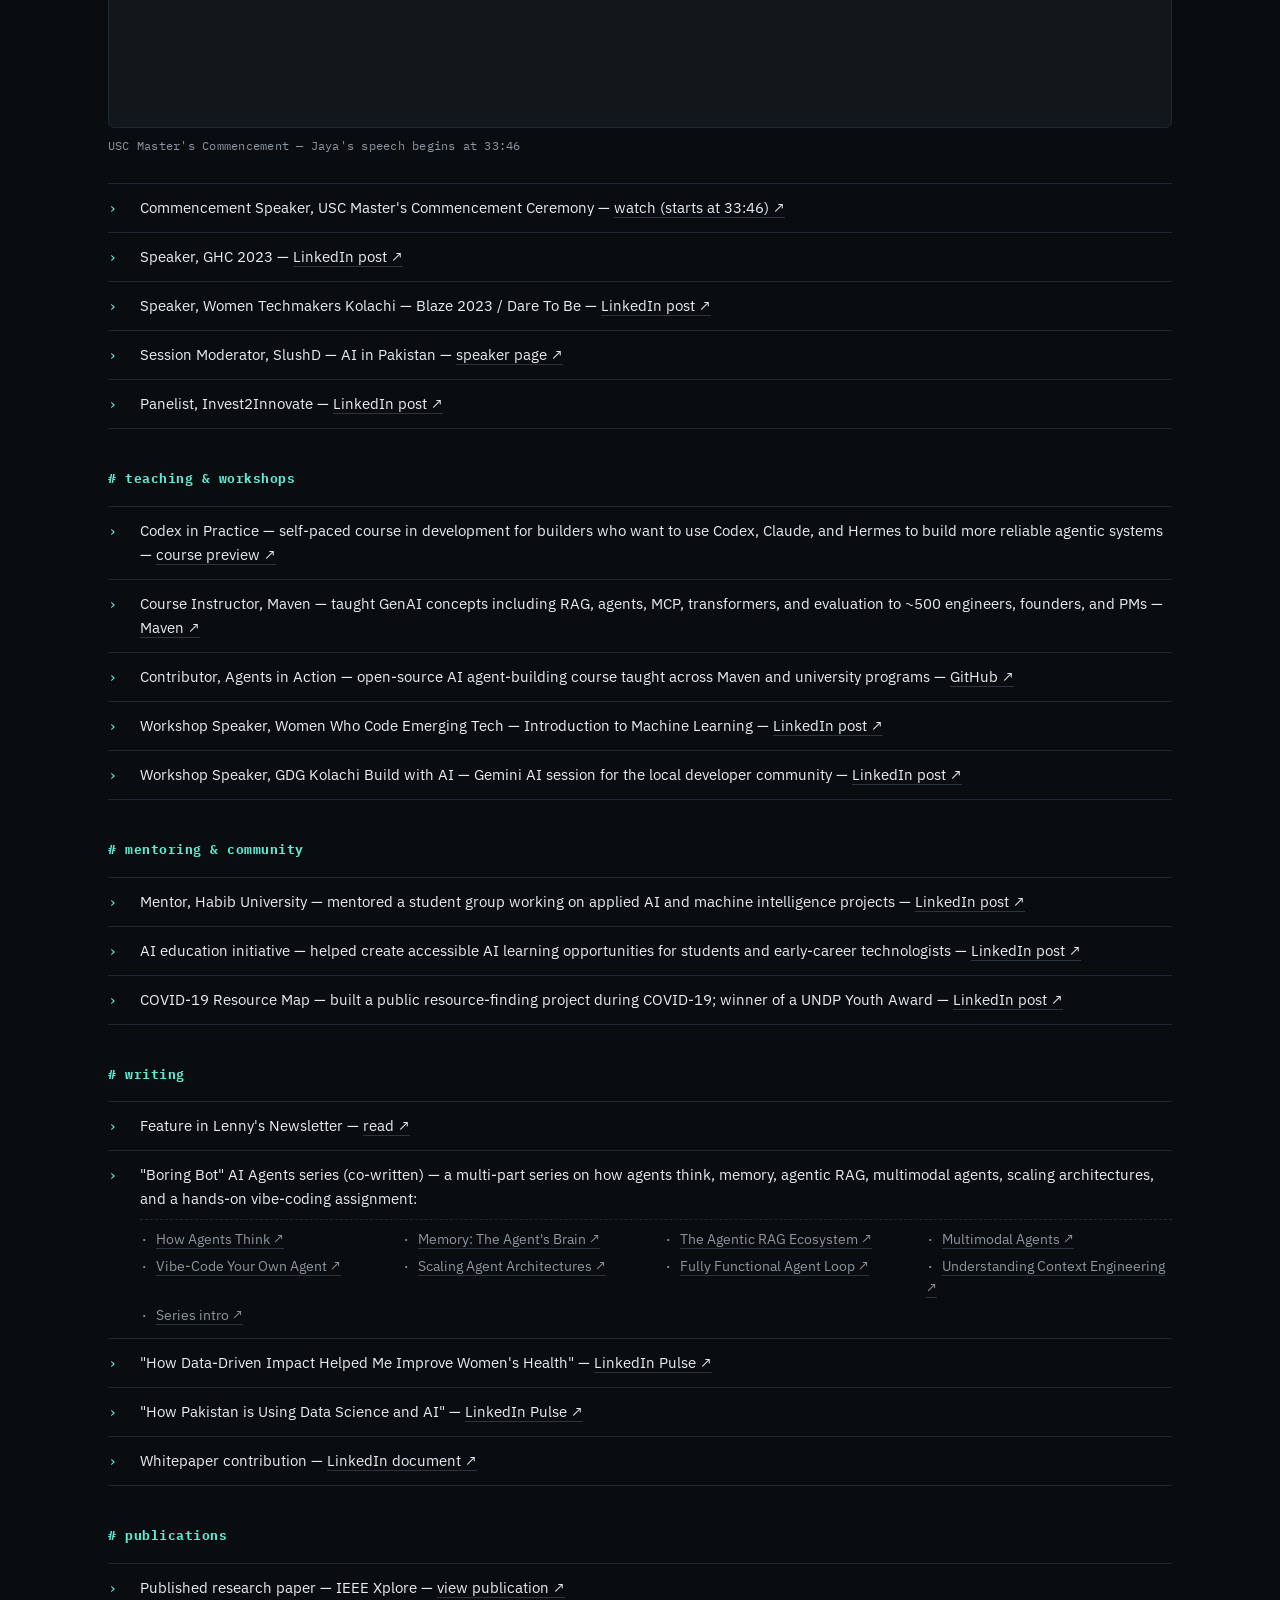
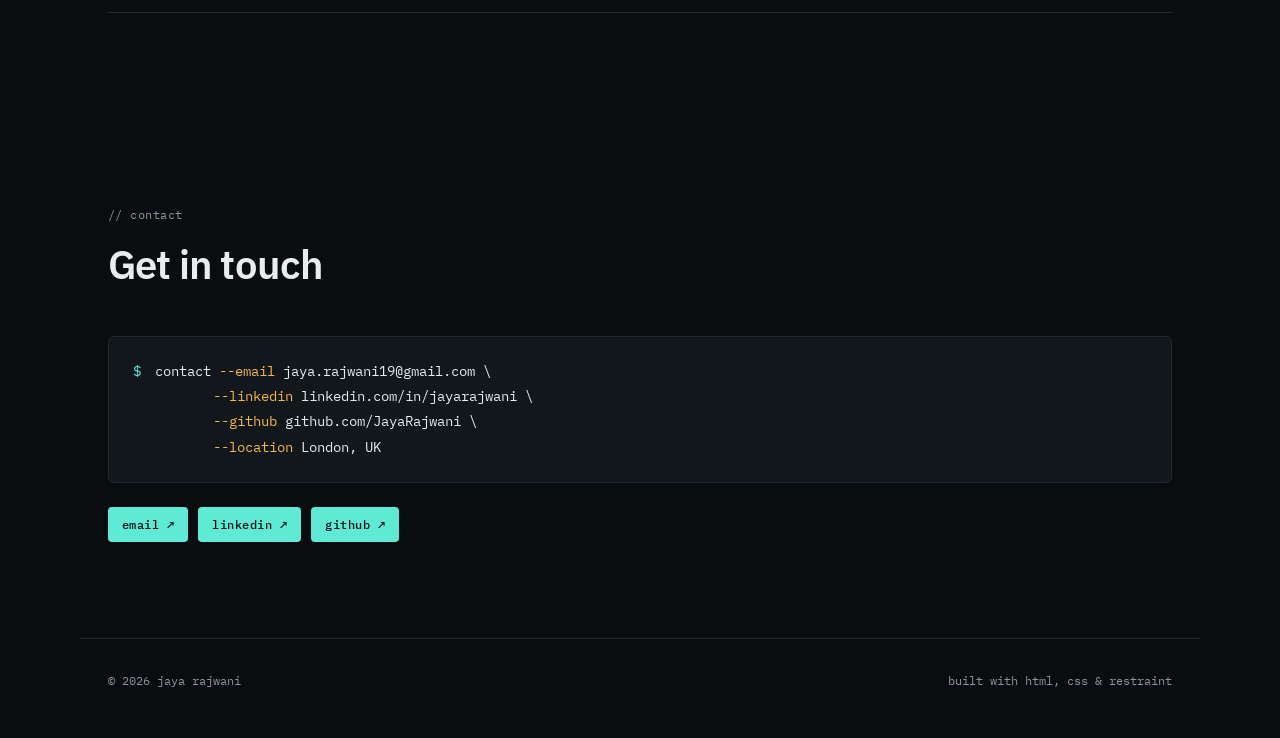
==== commit e9a06007: "Add Codex course preview material" ====
--- a/index.html
+++ b/index.html
@@ -411,7 +411,7 @@
     <section id="courses" aria-labelledby="courses-h">
       <div class="section-head">
         <span class="mono muted section-label">// courses</span>
-        <h2 id="courses-h">Self-paced courses</h2>
+        <h2 id="courses-h">Courses &amp; training</h2>
       </div>
 
       <p class="section-intro">I teach applied AI the way I build it: practical, workflow-first, and grounded in real constraints. These courses are designed for people who want to use AI systems at work, not just understand them conceptually.</p>
@@ -429,7 +429,44 @@
             <li>Builds a usable Codex workflow, not a docs tour</li>
             <li>Shows how Codex, Claude, and Hermes can work together to build, critique, and evaluate agentic systems</li>
           </ul>
+          <div class="syllabus-accordion" aria-label="Codex in Practice syllabus">
+            <details>
+              <summary><span>Core workflow</span><span class="mono">01-04</span></summary>
+              <ul>
+                <li>What Codex actually does across app, CLI, IDE, and cloud workflows</li>
+                <li>Your first useful prompt: goal, context, constraints, and done criteria</li>
+                <li>Plan-before-build workflows for ambiguous product and engineering tasks</li>
+                <li>Durable project context with `AGENTS.md`</li>
+              </ul>
+            </details>
+            <details>
+              <summary><span>Build, debug, review</span><span class="mono">05-07</span></summary>
+              <ul>
+                <li>Safe edits, small changes, test loops, and diff review</li>
+                <li>Debugging from logs, repro steps, and regression tests</li>
+                <li>Using Codex as a reviewer for bugs, risks, and missing tests</li>
+              </ul>
+            </details>
+            <details>
+              <summary><span>Reusable agent workflows</span><span class="mono">08-12</span></summary>
+              <ul>
+                <li>MCP and external tool connections</li>
+                <li>Turning repeat work into Codex skills</li>
+                <li>Subagents for parallel review and exploration</li>
+                <li>A complete personal Codex operating system</li>
+              </ul>
+            </details>
+            <details>
+              <summary><span>Advanced reliability module</span><span class="mono">+</span></summary>
+              <ul>
+                <li>Use Codex as the repo-aware build and verification layer</li>
+                <li>Use Claude as the architecture, prompt, and edge-case critique layer</li>
+                <li>Use Hermes as the evaluation layer for golden tests, traces, and regression checks</li>
+              </ul>
+            </details>
+          </div>
           <p class="mono muted note">Independent course. Not affiliated with or endorsed by OpenAI.</p>
+          <a class="ext-btn mono course-primary-link" href="codex-in-practice.html">view material ↗</a>
         </article>
 
         <article class="course-card">
@@ -437,6 +474,16 @@
             <span class="status-tag live">LIVE</span>
             <span class="mono muted case-index">course_02</span>
           </div>
+          <h3>Claude Code in Practice</h3>
+          <p>A practical Traversaal Academy course for using Claude Code in real developer workflows, from setup and prompting to reusable project patterns.</p>
+          <a class="ext-btn mono ghost" href="https://traversaal.ai/academy/courses/claude-code-in-practice" target="_blank" rel="noopener">course page ↗</a>
+        </article>
+
+        <article class="course-card">
+          <div class="course-topline">
+            <span class="status-tag live">LIVE</span>
+            <span class="mono muted case-index">course_03</span>
+          </div>
           <h3>Agents in Action</h3>
           <p>Contributor to an open-source, no-code/low-code AI agent-building course taught to professionals across Maven, Stanford Continuing Studies, UCLA, and University of Minnesota.</p>
           <a class="ext-btn mono ghost" href="https://github.com/traversaal-ai/agents-in-action" target="_blank" rel="noopener">course repo ↗</a>
@@ -445,10 +492,11 @@
         <article class="course-card">
           <div class="course-topline">
             <span class="status-tag live">TAUGHT</span>
-            <span class="mono muted case-index">course_03</span>
-          </div>
-          <h3>AI Agents Course</h3>
-          <p>Co-creator of a free 7-day AI Agents course that reached 10,000+ learners globally, covering agent loops, memory, RAG, multimodal agents, and scaling architectures.</p>
+            <span class="mono muted case-index">course_04</span>
+          </div>
+          <h3>Maven GenAI Training</h3>
+          <p>Course instructor for GenAI concepts including RAG, agents, MCP, transformers, and evaluation, taught to ~500 engineers, founders, and PMs.</p>
+          <a class="ext-btn mono ghost" href="https://maven.com/" target="_blank" rel="noopener">Maven ↗</a>
         </article>
       </div>
     </section>
@@ -490,9 +538,8 @@
         <div class="log-group">
           <h3 class="mono log-group-title"># teaching &amp; workshops</h3>
           <ul class="log-list">
-            <li><span class="log-mark mono">›</span><span class="log-body">Codex in Practice — self-paced course in development for builders who want to use Codex, Claude, and Hermes to build more reliable agentic systems.</span></li>
-            <li><span class="log-mark mono">›</span><span class="log-body">Course Instructor, Maven — taught GenAI concepts including RAG, agents, MCP, transformers, and evaluation to ~500 engineers, founders, and PMs.</span></li>
-            <li><span class="log-mark mono">›</span><span class="log-body">Co-creator, free 7-day AI Agents course — reached 10,000+ learners globally.</span></li>
+            <li><span class="log-mark mono">›</span><span class="log-body">Codex in Practice — self-paced course in development for builders who want to use Codex, Claude, and Hermes to build more reliable agentic systems — <a href="codex-in-practice.html">course preview ↗</a></span></li>
+            <li><span class="log-mark mono">›</span><span class="log-body">Course Instructor, Maven — taught GenAI concepts including RAG, agents, MCP, transformers, and evaluation to ~500 engineers, founders, and PMs — <a href="https://maven.com/" target="_blank" rel="noopener">Maven ↗</a></span></li>
             <li><span class="log-mark mono">›</span><span class="log-body">Contributor, Agents in Action — open-source AI agent-building course taught across Maven and university programs — <a href="https://github.com/traversaal-ai/agents-in-action" target="_blank" rel="noopener">GitHub ↗</a></span></li>
             <li><span class="log-mark mono">›</span><span class="log-body">Workshop Speaker, Women Who Code Emerging Tech — Introduction to Machine Learning — <a href="https://www.linkedin.com/posts/womenwhocodeemergingtech_super-excited-to-host-introduction-to-machine-activity-7172652935577849857-N06T" target="_blank" rel="noopener">LinkedIn post ↗</a></span></li>
             <li><span class="log-mark mono">›</span><span class="log-body">Workshop Speaker, GDG Kolachi Build with AI — Gemini AI session for the local developer community — <a href="https://www.linkedin.com/posts/gdgkolachi_geminiai-buildwithai-gdgkolachi-activity-7165739506447335424-MzAn" target="_blank" rel="noopener">LinkedIn post ↗</a></span></li>
--- a/styles.css
+++ b/styles.css
@@ -354,7 +354,7 @@
   padding: 24px;
 }
 .featured-course {
-  grid-row: span 2;
+  grid-row: span 3;
   border-color: rgba(94, 234, 212, 0.35);
 }
 .course-topline {
@@ -396,6 +396,64 @@
   color: var(--signal);
   font-family: var(--font-mono);
 }
+.syllabus-accordion {
+  display: grid;
+  gap: 8px;
+  margin: 20px 0;
+}
+.syllabus-accordion details {
+  background: var(--surface-2);
+  border: 1px solid var(--border);
+  border-radius: var(--radius-sm);
+  overflow: hidden;
+}
+.syllabus-accordion summary {
+  display: flex;
+  align-items: center;
+  justify-content: space-between;
+  gap: 16px;
+  padding: 12px 14px;
+  cursor: pointer;
+  color: var(--text-primary);
+  font-size: 14px;
+  list-style: none;
+}
+.syllabus-accordion summary::-webkit-details-marker { display: none; }
+.syllabus-accordion summary::before {
+  content: "+";
+  color: var(--signal);
+  font-family: var(--font-mono);
+  margin-right: 2px;
+}
+.syllabus-accordion details[open] summary::before { content: "-"; }
+.syllabus-accordion summary span:first-child {
+  flex: 1;
+}
+.syllabus-accordion summary .mono {
+  color: var(--text-muted);
+  font-size: 12px;
+}
+.syllabus-accordion ul {
+  list-style: none;
+  margin: 0;
+  padding: 0 14px 14px 34px;
+  display: grid;
+  gap: 8px;
+  border-top: 1px dashed var(--border);
+}
+.syllabus-accordion li {
+  position: relative;
+  color: var(--text-muted);
+  font-size: 13px;
+  line-height: 1.55;
+}
+.syllabus-accordion li::before {
+  content: "›";
+  position: absolute;
+  left: -16px;
+  color: var(--signal);
+  font-family: var(--font-mono);
+}
 .course-card .note {
   margin-bottom: 0;
   font-size: 12px;
@@ -404,6 +462,200 @@
 @media (max-width: 900px) {
   .course-grid { grid-template-columns: 1fr; }
   .featured-course { grid-row: auto; }
+}
+.course-primary-link { margin-top: 18px; }
+
+/* ---------- Course preview page ---------- */
+.course-hero {
+  padding-top: 120px;
+  padding-bottom: 64px;
+}
+.course-hero .eyebrow {
+  font-size: 12px;
+  letter-spacing: 0.04em;
+  margin: 0 0 20px 0;
+}
+.course-hero h1 {
+  font-size: clamp(42px, 7vw, 72px);
+  font-weight: 600;
+  letter-spacing: -0.03em;
+  line-height: 1.05;
+  margin: 0 0 12px 0;
+}
+.course-proof-grid {
+  display: grid;
+  grid-template-columns: repeat(4, 1fr);
+  gap: 12px;
+  margin-top: 40px;
+}
+.course-proof-grid div {
+  background: var(--surface);
+  border: 1px solid var(--border);
+  border-radius: var(--radius);
+  padding: 16px;
+}
+.course-proof-grid span {
+  display: block;
+  font-size: 11px;
+  letter-spacing: 0.06em;
+  text-transform: uppercase;
+  margin-bottom: 8px;
+}
+.course-proof-grid strong {
+  display: block;
+  font-size: 15px;
+  line-height: 1.45;
+}
+.module-grid,
+.lab-grid {
+  display: grid;
+  grid-template-columns: repeat(3, 1fr);
+  gap: 16px;
+}
+.module-card {
+  background: var(--surface);
+  border: 1px solid var(--border);
+  border-radius: var(--radius);
+  padding: 20px;
+}
+.module-card > span {
+  display: block;
+  font-size: 11px;
+  letter-spacing: 0.06em;
+  text-transform: uppercase;
+  margin-bottom: 12px;
+}
+.module-card h3 {
+  margin: 0 0 10px 0;
+  font-size: 19px;
+  letter-spacing: -0.01em;
+}
+.module-card p {
+  margin: 0;
+  color: var(--text-muted);
+  font-size: 14px;
+  line-height: 1.65;
+}
+.lesson-layout {
+  display: grid;
+  grid-template-columns: 1.55fr 0.75fr;
+  gap: 24px;
+  align-items: start;
+}
+.lesson-main,
+.lesson-aside {
+  background: var(--surface);
+  border: 1px solid var(--border);
+  border-radius: var(--radius);
+  padding: 24px;
+}
+.lesson-main h3,
+.lesson-aside h3 {
+  margin: 0 0 10px 0;
+  font-size: 17px;
+}
+.lesson-main p,
+.lesson-aside p {
+  color: var(--text-muted);
+  margin: 0 0 20px 0;
+  font-size: 15px;
+  line-height: 1.7;
+}
+.prompt-pair {
+  display: grid;
+  grid-template-columns: 0.8fr 1.2fr;
+  gap: 14px;
+  margin: 20px 0 24px 0;
+}
+.prompt-pair h4 {
+  margin: 0 0 8px 0;
+  color: var(--text-muted);
+  font-size: 12px;
+  letter-spacing: 0.06em;
+  text-transform: uppercase;
+}
+.course-pre {
+  margin: 0;
+  padding: 16px;
+  background: var(--ink);
+  border: 1px solid var(--border);
+  border-radius: var(--radius-sm);
+  color: var(--text-primary);
+  font-size: 12px;
+  line-height: 1.65;
+  white-space: pre-wrap;
+}
+.course-checklist {
+  list-style: none;
+  padding: 0;
+  margin: 0;
+  display: grid;
+  gap: 10px;
+}
+.course-checklist li {
+  position: relative;
+  padding-left: 22px;
+  color: var(--text-primary);
+  font-size: 15px;
+  line-height: 1.6;
+}
+.course-checklist li::before {
+  content: "✓";
+  position: absolute;
+  left: 0;
+  color: var(--signal);
+  font-family: var(--font-mono);
+}
+.course-checklist.wide {
+  max-width: 820px;
+}
+.course-table-wrap {
+  margin-top: 24px;
+  overflow-x: auto;
+  border: 1px solid var(--border);
+  border-radius: var(--radius);
+}
+.course-table {
+  width: 100%;
+  border-collapse: collapse;
+  background: var(--surface);
+  min-width: 720px;
+}
+.course-table th,
+.course-table td {
+  padding: 14px 16px;
+  border-bottom: 1px solid var(--border);
+  text-align: left;
+  vertical-align: top;
+  font-size: 14px;
+  line-height: 1.55;
+}
+.course-table th {
+  color: var(--signal);
+  font-family: var(--font-mono);
+  font-size: 12px;
+  letter-spacing: 0.06em;
+  text-transform: uppercase;
+}
+.course-table td {
+  color: var(--text-muted);
+}
+.course-table tr:last-child td {
+  border-bottom: 0;
+}
+.course-disclaimer {
+  margin-top: 28px;
+  font-size: 12px;
+  letter-spacing: 0.02em;
+}
+@media (max-width: 900px) {
+  .course-proof-grid,
+  .module-grid,
+  .lab-grid,
+  .lesson-layout,
+  .prompt-pair {
+    grid-template-columns: 1fr;
+  }
 }
 
 /* ---------- Work / case cards ---------- */
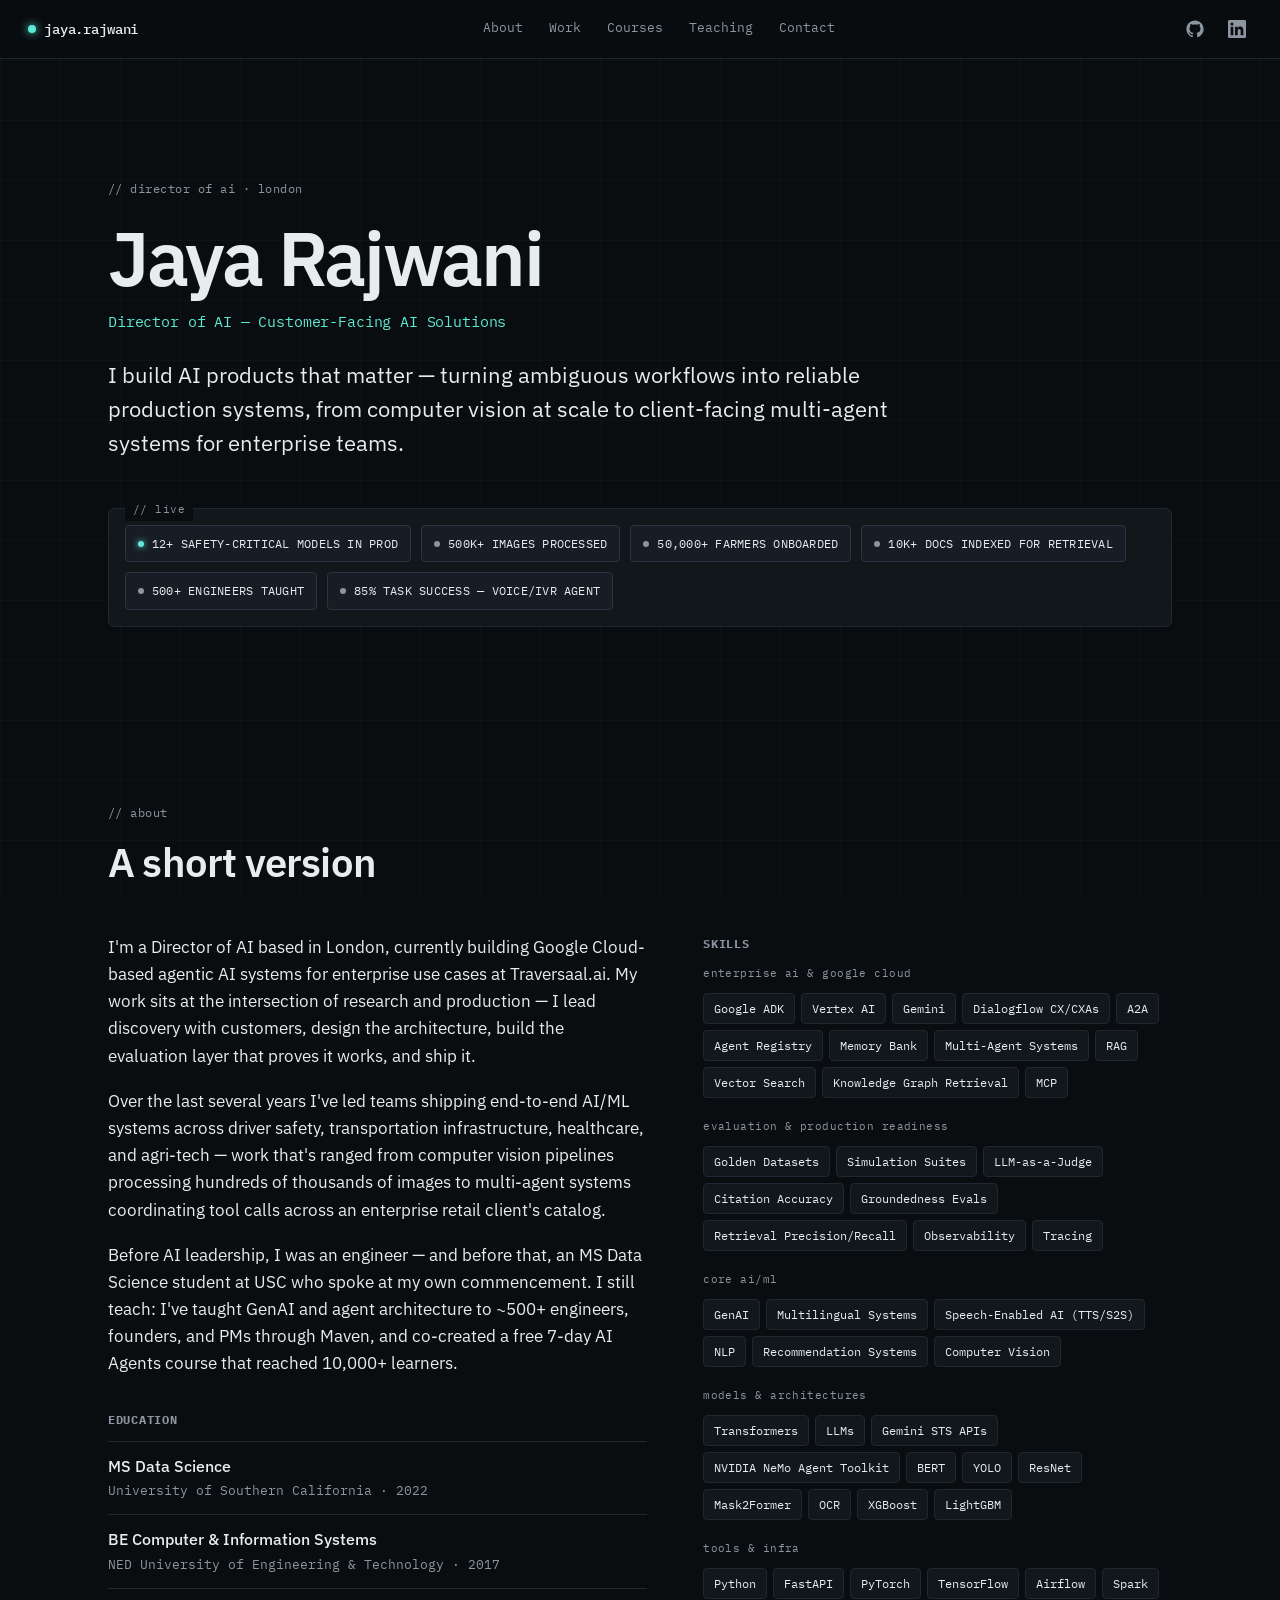
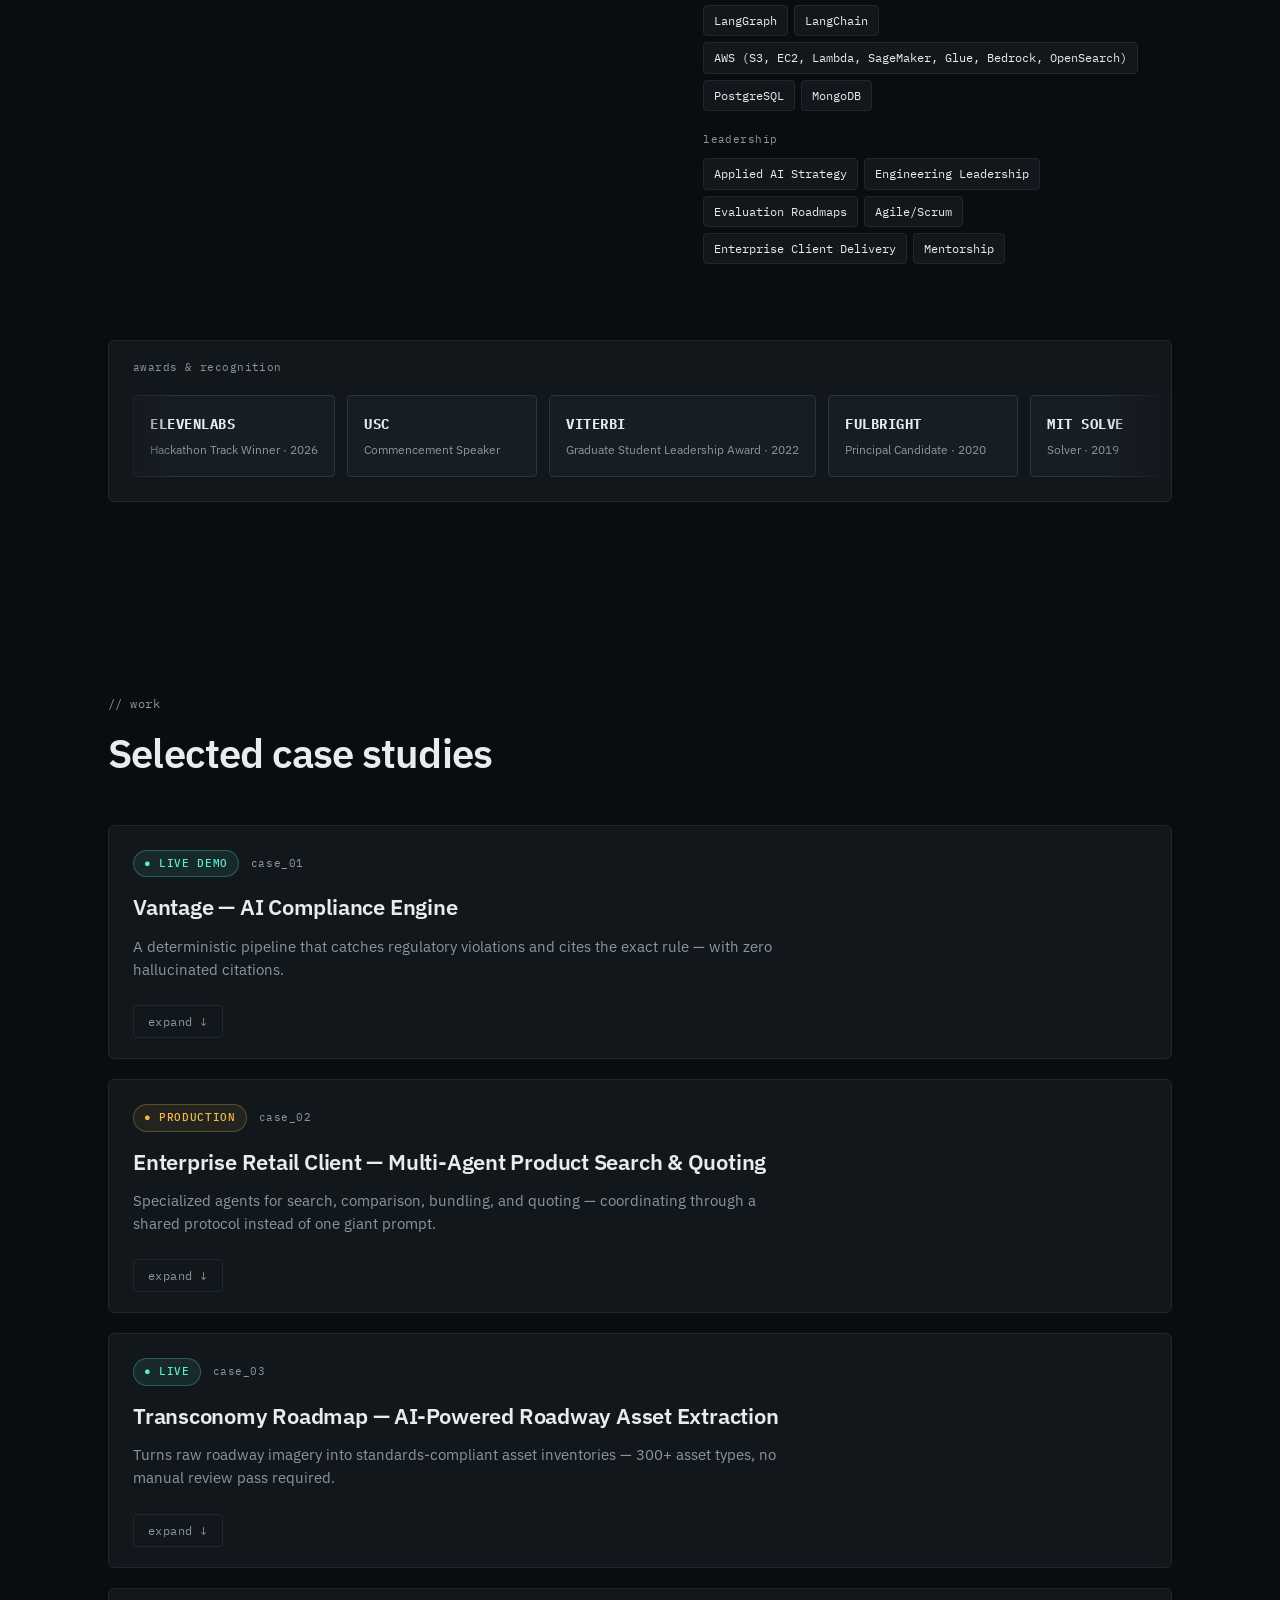
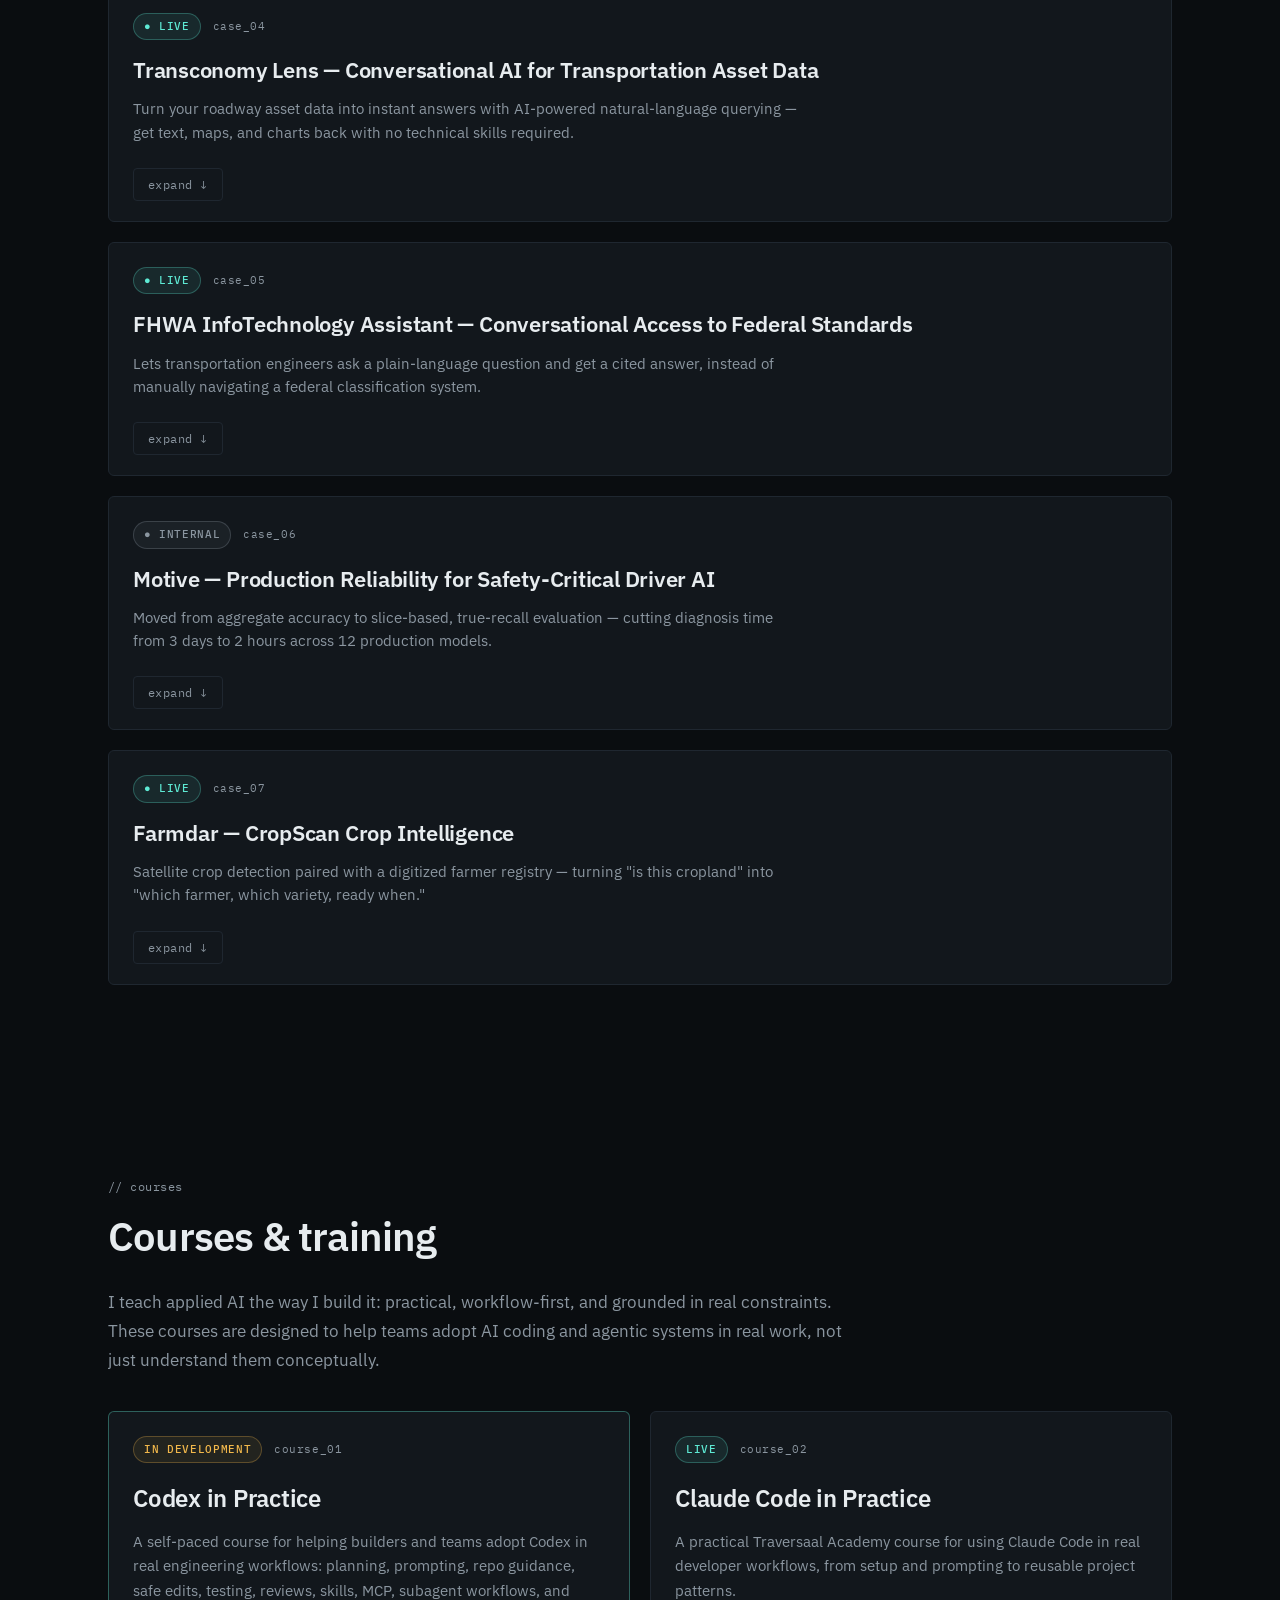
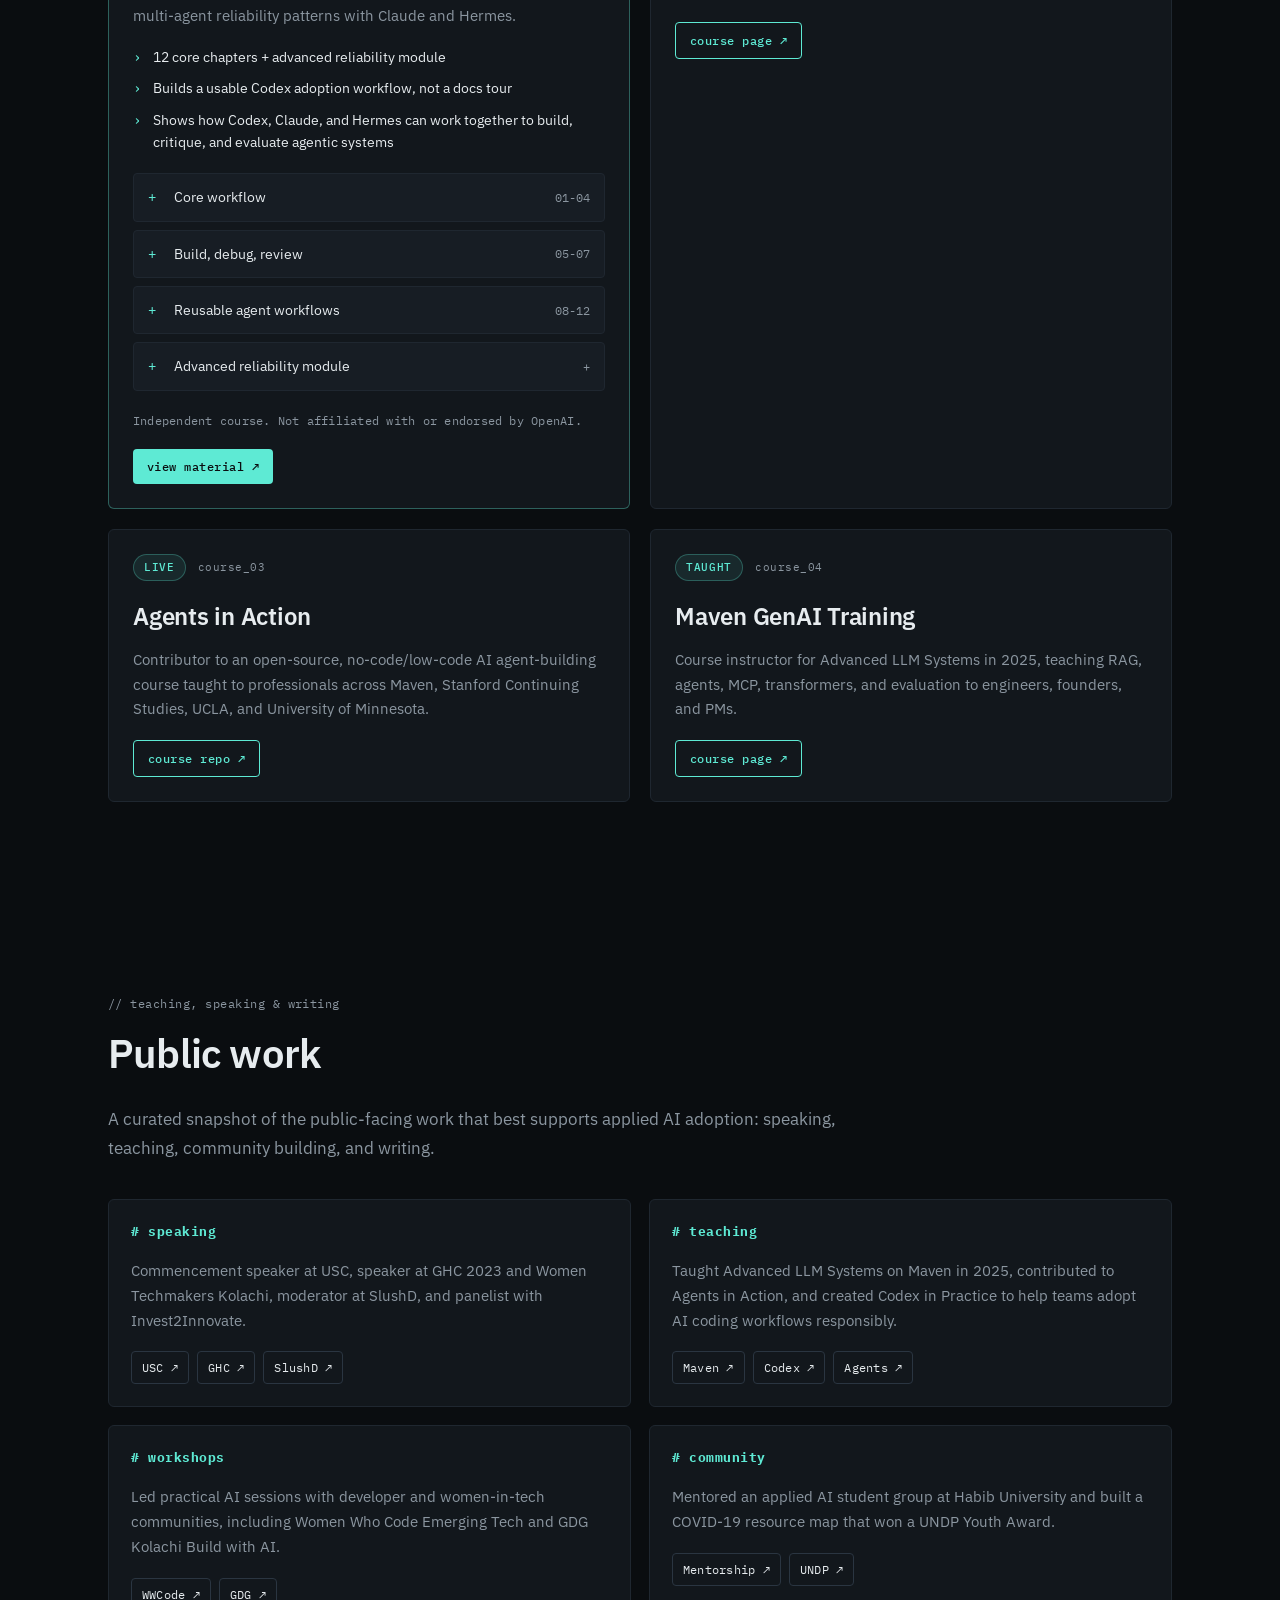
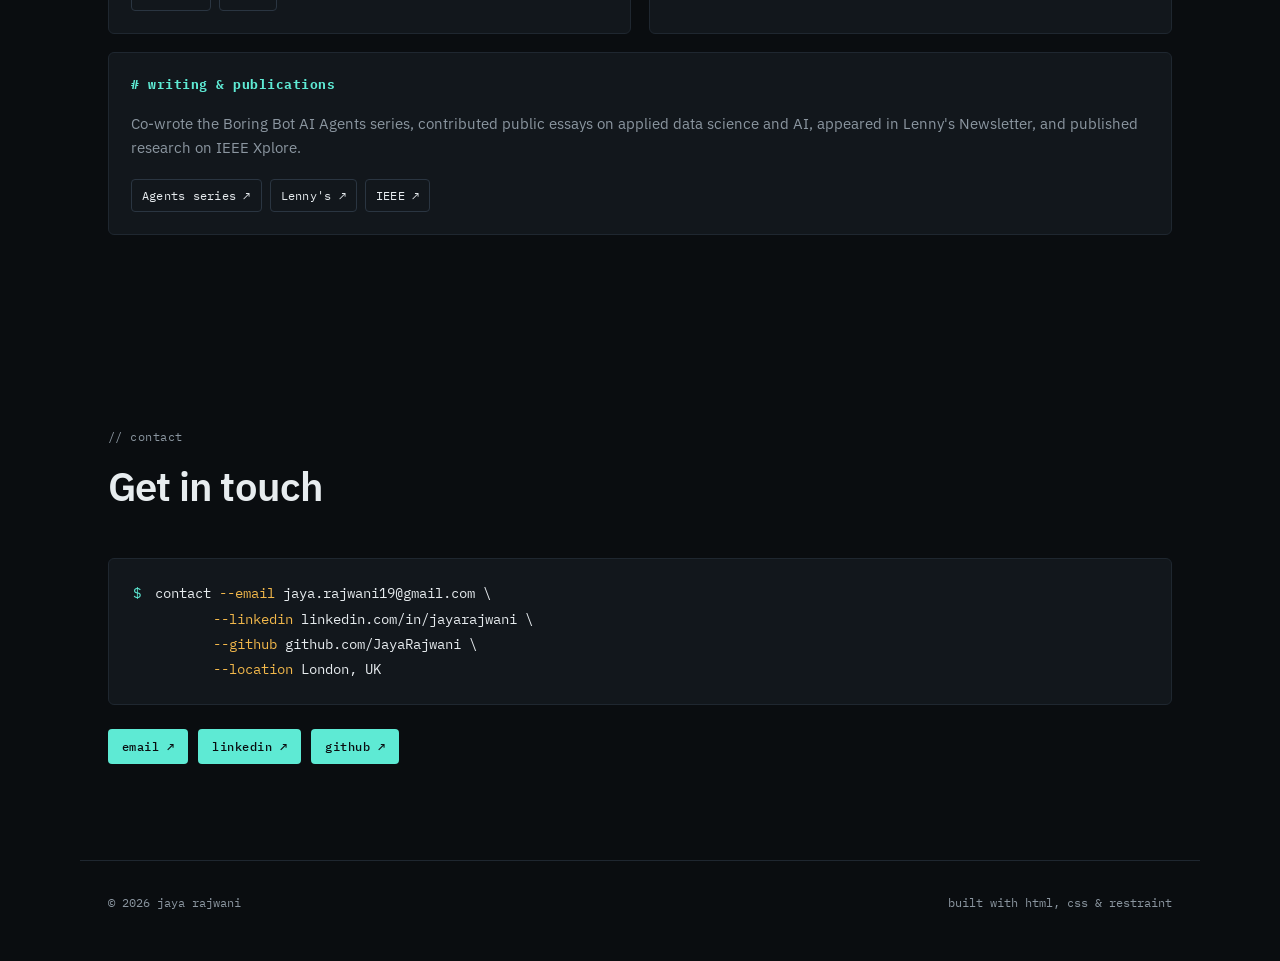
==== commit c8262c97: "Refine portfolio course adoption story" ====
--- a/index.html
+++ b/index.html
@@ -263,7 +263,7 @@
           <header class="case-head">
             <div class="case-meta">
               <span class="status-tag live">● LIVE</span>
-              <span class="mono muted case-index">case_04</span>
+              <span class="mono muted case-index">case_05</span>
             </div>
             <h3>FHWA InfoTechnology Assistant — Conversational Access to Federal Standards</h3>
             <p class="hook">Lets transportation engineers ask a plain-language question and get a cited answer, instead of manually navigating a federal classification system.</p>
@@ -283,7 +283,7 @@
           <header class="case-head">
             <div class="case-meta">
               <span class="status-tag internal">● INTERNAL</span>
-              <span class="mono muted case-index">case_05</span>
+              <span class="mono muted case-index">case_06</span>
             </div>
             <h3>Motive — Production Reliability for Safety-Critical Driver AI</h3>
             <p class="hook">Moved from aggregate accuracy to slice-based, true-recall evaluation — cutting diagnosis time from 3 days to 2 hours across 12 production models.</p>
@@ -318,7 +318,7 @@
           <header class="case-head">
             <div class="case-meta">
               <span class="status-tag live">● LIVE</span>
-              <span class="mono muted case-index">case_06</span>
+              <span class="mono muted case-index">case_04</span>
             </div>
             <h3>Transconomy Lens — Conversational AI for Transportation Asset Data</h3>
             <p class="hook">Turn your roadway asset data into instant answers with AI-powered natural-language querying — get text, maps, and charts back with no technical skills required.</p>
@@ -414,7 +414,7 @@
         <h2 id="courses-h">Courses &amp; training</h2>
       </div>
 
-      <p class="section-intro">I teach applied AI the way I build it: practical, workflow-first, and grounded in real constraints. These courses are designed for people who want to use AI systems at work, not just understand them conceptually.</p>
+      <p class="section-intro">I teach applied AI the way I build it: practical, workflow-first, and grounded in real constraints. These courses are designed to help teams adopt AI coding and agentic systems in real work, not just understand them conceptually.</p>
 
       <div class="course-grid">
         <article class="course-card featured-course">
@@ -423,10 +423,10 @@
             <span class="mono muted case-index">course_01</span>
           </div>
           <h3>Codex in Practice</h3>
-          <p>A self-paced course for using Codex on real work: planning, prompting, repo guidance, safe edits, testing, reviews, skills, MCP, subagent workflows, and multi-agent reliability patterns with Claude and Hermes.</p>
+          <p>A self-paced course for helping builders and teams adopt Codex in real engineering workflows: planning, prompting, repo guidance, safe edits, testing, reviews, skills, MCP, subagent workflows, and multi-agent reliability patterns with Claude and Hermes.</p>
           <ul class="course-list">
             <li>12 core chapters + advanced reliability module</li>
-            <li>Builds a usable Codex workflow, not a docs tour</li>
+            <li>Builds a usable Codex adoption workflow, not a docs tour</li>
             <li>Shows how Codex, Claude, and Hermes can work together to build, critique, and evaluate agentic systems</li>
           </ul>
           <div class="syllabus-accordion" aria-label="Codex in Practice syllabus">
@@ -495,8 +495,8 @@
             <span class="mono muted case-index">course_04</span>
           </div>
           <h3>Maven GenAI Training</h3>
-          <p>Course instructor for GenAI concepts including RAG, agents, MCP, transformers, and evaluation, taught to ~500 engineers, founders, and PMs.</p>
-          <a class="ext-btn mono ghost" href="https://maven.com/" target="_blank" rel="noopener">Maven ↗</a>
+          <p>Course instructor for Advanced LLM Systems in 2025, teaching RAG, agents, MCP, transformers, and evaluation to engineers, founders, and PMs.</p>
+          <a class="ext-btn mono ghost" href="https://maven.com/boring-bot/advanced-llm" target="_blank" rel="noopener">course page ↗</a>
         </article>
       </div>
     </section>
@@ -507,87 +507,56 @@
         <h2 id="talks-h">Public work</h2>
       </div>
 
-      <p class="section-intro">My public work spans AI agents, machine learning, developer education, women-in-tech communities, student mentorship, and applied AI systems in the wild.</p>
-
-      <div class="log-groups">
-        <div class="log-group">
-          <h3 class="mono log-group-title"># featured speaking</h3>
-
-          <figure class="embed-figure">
-            <div class="embed-16x9">
-              <iframe
-                src="https://www.youtube.com/embed/Dh3JJrhtFVM?start=2026"
-                title="USC Master's Commencement — Jaya Rajwani (starts at 33:46)"
-                loading="lazy"
-                allow="accelerometer; autoplay; clipboard-write; encrypted-media; gyroscope; picture-in-picture; web-share"
-                allowfullscreen
-                referrerpolicy="strict-origin-when-cross-origin"></iframe>
-            </div>
-            <figcaption class="mono muted embed-cap">USC Master's Commencement — Jaya's speech begins at 33:46</figcaption>
-          </figure>
-
-          <ul class="log-list">
-            <li><span class="log-mark mono">›</span><span class="log-body">Commencement Speaker, USC Master's Commencement Ceremony — <a href="https://www.youtube.com/watch?v=Dh3JJrhtFVM" target="_blank" rel="noopener">watch (starts at 33:46) ↗</a></span></li>
-            <li><span class="log-mark mono">›</span><span class="log-body">Speaker, GHC 2023 — <a href="https://www.linkedin.com/posts/jayarajwani_had-the-opportunity-to-speak-at-ghc23-on-activity-7114688312170180612-Rq-6" target="_blank" rel="noopener">LinkedIn post ↗</a></span></li>
-            <li><span class="log-mark mono">›</span><span class="log-body">Speaker, Women Techmakers Kolachi — Blaze 2023 / Dare To Be — <a href="https://www.linkedin.com/posts/jayarajwani_wtmdaretobe-wtmkolachi-blaze2023-activity-7061392107667623936-P5a_" target="_blank" rel="noopener">LinkedIn post ↗</a></span></li>
-            <li><span class="log-mark mono">›</span><span class="log-body">Session Moderator, SlushD — AI in Pakistan — <a href="https://katalystlabs.pk/slushd/speaker/" target="_blank" rel="noopener">speaker page ↗</a></span></li>
-            <li><span class="log-mark mono">›</span><span class="log-body">Panelist, Invest2Innovate — <a href="https://www.linkedin.com/posts/invest2innovate_meet-the-incredible-panelists-joining-us-activity-7395728588043431936-cke2" target="_blank" rel="noopener">LinkedIn post ↗</a></span></li>
-          </ul>
-        </div>
-
-        <div class="log-group">
-          <h3 class="mono log-group-title"># teaching &amp; workshops</h3>
-          <ul class="log-list">
-            <li><span class="log-mark mono">›</span><span class="log-body">Codex in Practice — self-paced course in development for builders who want to use Codex, Claude, and Hermes to build more reliable agentic systems — <a href="codex-in-practice.html">course preview ↗</a></span></li>
-            <li><span class="log-mark mono">›</span><span class="log-body">Course Instructor, Maven — taught GenAI concepts including RAG, agents, MCP, transformers, and evaluation to ~500 engineers, founders, and PMs — <a href="https://maven.com/" target="_blank" rel="noopener">Maven ↗</a></span></li>
-            <li><span class="log-mark mono">›</span><span class="log-body">Contributor, Agents in Action — open-source AI agent-building course taught across Maven and university programs — <a href="https://github.com/traversaal-ai/agents-in-action" target="_blank" rel="noopener">GitHub ↗</a></span></li>
-            <li><span class="log-mark mono">›</span><span class="log-body">Workshop Speaker, Women Who Code Emerging Tech — Introduction to Machine Learning — <a href="https://www.linkedin.com/posts/womenwhocodeemergingtech_super-excited-to-host-introduction-to-machine-activity-7172652935577849857-N06T" target="_blank" rel="noopener">LinkedIn post ↗</a></span></li>
-            <li><span class="log-mark mono">›</span><span class="log-body">Workshop Speaker, GDG Kolachi Build with AI — Gemini AI session for the local developer community — <a href="https://www.linkedin.com/posts/gdgkolachi_geminiai-buildwithai-gdgkolachi-activity-7165739506447335424-MzAn" target="_blank" rel="noopener">LinkedIn post ↗</a></span></li>
-          </ul>
-        </div>
-
-        <div class="log-group">
-          <h3 class="mono log-group-title"># mentoring &amp; community</h3>
-          <ul class="log-list">
-            <li><span class="log-mark mono">›</span><span class="log-body">Mentor, Habib University — mentored a student group working on applied AI and machine intelligence projects — <a href="https://www.linkedin.com/posts/jayarajwani_mai-introduction-activity-7049351387893096448-ykhp" target="_blank" rel="noopener">LinkedIn post ↗</a></span></li>
-            <li><span class="log-mark mono">›</span><span class="log-body">AI education initiative — helped create accessible AI learning opportunities for students and early-career technologists — <a href="https://www.linkedin.com/posts/jayarajwani_excited-to-be-doing-our-part-in-creating-activity-6776041092191182849-cSlw" target="_blank" rel="noopener">LinkedIn post ↗</a></span></li>
-            <li><span class="log-mark mono">›</span><span class="log-body">COVID-19 Resource Map — built a public resource-finding project during COVID-19; winner of a UNDP Youth Award — <a href="https://www.linkedin.com/posts/jayarajwani_covid19map-activity-6650006227071926272-DBdz" target="_blank" rel="noopener">LinkedIn post ↗</a></span></li>
-          </ul>
-        </div>
-
-        <div class="log-group">
-          <h3 class="mono log-group-title"># writing</h3>
-          <ul class="log-list">
-            <li><span class="log-mark mono">›</span><span class="log-body">Feature in Lenny's Newsletter — <a href="https://substack.com/home/post/p-193512668" target="_blank" rel="noopener">read ↗</a></span></li>
-            <li>
-              <span class="log-mark mono">›</span>
-              <span class="log-body">
-                "Boring Bot" AI Agents series (co-written) — a multi-part series on how agents think, memory, agentic RAG, multimodal agents, scaling architectures, and a hands-on vibe-coding assignment:
-                <ul class="log-sublist">
-                  <li><a href="https://boringbot.substack.com/p/day-2-how-agents-think" target="_blank" rel="noopener">How Agents Think ↗</a></li>
-                  <li><a href="https://boringbot.substack.com/p/day-03-memory-the-agents-brain" target="_blank" rel="noopener">Memory: The Agent's Brain ↗</a></li>
-                  <li><a href="https://boringbot.substack.com/p/day-4-agentic-rag-ecosystem" target="_blank" rel="noopener">The Agentic RAG Ecosystem ↗</a></li>
-                  <li><a href="https://boringbot.substack.com/p/day-5-multimodal-agents" target="_blank" rel="noopener">Multimodal Agents ↗</a></li>
-                  <li><a href="https://boringbot.substack.com/p/first-assignment-vibe-code-your-own" target="_blank" rel="noopener">Vibe-Code Your Own Agent ↗</a></li>
-                  <li><a href="https://boringbot.substack.com/p/day-6-scaling-agents-architectures" target="_blank" rel="noopener">Scaling Agent Architectures ↗</a></li>
-                  <li><a href="https://boringbot.substack.com/p/day-7-fully-functional-agent-loop" target="_blank" rel="noopener">Fully Functional Agent Loop ↗</a></li>
-                  <li><a href="https://boringbot.substack.com/p/understanding-context-engineering" target="_blank" rel="noopener">Understanding Context Engineering ↗</a></li>
-                  <li><a href="https://substack.com/@jayarajwani/p-164116670" target="_blank" rel="noopener">Series intro ↗</a></li>
-                </ul>
-              </span>
-            </li>
-            <li><span class="log-mark mono">›</span><span class="log-body">"How Data-Driven Impact Helped Me Improve Women's Health" — <a href="https://www.linkedin.com/pulse/data-driven-impact-how-helped-me-improve-womens-health-jaya-rajwani/" target="_blank" rel="noopener">LinkedIn Pulse ↗</a></span></li>
-            <li><span class="log-mark mono">›</span><span class="log-body">"How Pakistan is Using Data Science and AI" — <a href="https://www.linkedin.com/pulse/how-pakistan-using-data-science-artificial-technology-jaya-rajwani/" target="_blank" rel="noopener">LinkedIn Pulse ↗</a></span></li>
-            <li><span class="log-mark mono">›</span><span class="log-body">Whitepaper contribution — <a href="https://www.linkedin.com/in/jayarajwani/overlay/1635523528757/single-media-viewer/?profileId=ACoAABeSsGsBC5bMa4FINKxJdAIL4cc558drQ6w" target="_blank" rel="noopener">LinkedIn document ↗</a></span></li>
-          </ul>
-        </div>
-
-        <div class="log-group">
-          <h3 class="mono log-group-title"># publications</h3>
-          <ul class="log-list">
-            <li><span class="log-mark mono">›</span><span class="log-body">Published research paper — IEEE Xplore — <a href="https://ieeexplore.ieee.org/document/8250136/" target="_blank" rel="noopener">view publication ↗</a></span></li>
-          </ul>
-        </div>
+      <p class="section-intro">A curated snapshot of the public-facing work that best supports applied AI adoption: speaking, teaching, community building, and writing.</p>
+
+      <div class="public-grid">
+        <article class="public-card">
+          <h3 class="mono log-group-title"># speaking</h3>
+          <p>Commencement speaker at USC, speaker at GHC 2023 and Women Techmakers Kolachi, moderator at SlushD, and panelist with Invest2Innovate.</p>
+          <div class="public-links">
+            <a href="https://www.youtube.com/watch?v=Dh3JJrhtFVM" target="_blank" rel="noopener">USC ↗</a>
+            <a href="https://www.linkedin.com/posts/jayarajwani_had-the-opportunity-to-speak-at-ghc23-on-activity-7114688312170180612-Rq-6" target="_blank" rel="noopener">GHC ↗</a>
+            <a href="https://katalystlabs.pk/slushd/speaker/" target="_blank" rel="noopener">SlushD ↗</a>
+          </div>
+        </article>
+
+        <article class="public-card">
+          <h3 class="mono log-group-title"># teaching</h3>
+          <p>Taught Advanced LLM Systems on Maven in 2025, contributed to Agents in Action, and created Codex in Practice to help teams adopt AI coding workflows responsibly.</p>
+          <div class="public-links">
+            <a href="https://maven.com/boring-bot/advanced-llm" target="_blank" rel="noopener">Maven ↗</a>
+            <a href="codex-in-practice.html">Codex ↗</a>
+            <a href="https://github.com/traversaal-ai/agents-in-action" target="_blank" rel="noopener">Agents ↗</a>
+          </div>
+        </article>
+
+        <article class="public-card">
+          <h3 class="mono log-group-title"># workshops</h3>
+          <p>Led practical AI sessions with developer and women-in-tech communities, including Women Who Code Emerging Tech and GDG Kolachi Build with AI.</p>
+          <div class="public-links">
+            <a href="https://www.linkedin.com/posts/womenwhocodeemergingtech_super-excited-to-host-introduction-to-machine-activity-7172652935577849857-N06T" target="_blank" rel="noopener">WWCode ↗</a>
+            <a href="https://www.linkedin.com/posts/gdgkolachi_geminiai-buildwithai-gdgkolachi-activity-7165739506447335424-MzAn" target="_blank" rel="noopener">GDG ↗</a>
+          </div>
+        </article>
+
+        <article class="public-card">
+          <h3 class="mono log-group-title"># community</h3>
+          <p>Mentored an applied AI student group at Habib University and built a COVID-19 resource map that won a UNDP Youth Award.</p>
+          <div class="public-links">
+            <a href="https://www.linkedin.com/posts/jayarajwani_mai-introduction-activity-7049351387893096448-ykhp" target="_blank" rel="noopener">Mentorship ↗</a>
+            <a href="https://www.linkedin.com/posts/jayarajwani_covid19map-activity-6650006227071926272-DBdz" target="_blank" rel="noopener">UNDP ↗</a>
+          </div>
+        </article>
+
+        <article class="public-card wide-card">
+          <h3 class="mono log-group-title"># writing &amp; publications</h3>
+          <p>Co-wrote the Boring Bot AI Agents series, contributed public essays on applied data science and AI, appeared in Lenny's Newsletter, and published research on IEEE Xplore.</p>
+          <div class="public-links">
+            <a href="https://boringbot.substack.com/p/day-2-how-agents-think" target="_blank" rel="noopener">Agents series ↗</a>
+            <a href="https://substack.com/home/post/p-193512668" target="_blank" rel="noopener">Lenny's ↗</a>
+            <a href="https://ieeexplore.ieee.org/document/8250136/" target="_blank" rel="noopener">IEEE ↗</a>
+          </div>
+        </article>
       </div>
     </section>
 
--- a/styles.css
+++ b/styles.css
@@ -344,8 +344,9 @@
 /* ---------- Courses ---------- */
 .course-grid {
   display: grid;
-  grid-template-columns: 1.3fr 1fr;
+  grid-template-columns: repeat(2, minmax(0, 1fr));
   gap: 20px;
+  align-items: stretch;
 }
 .course-card {
   background: var(--surface);
@@ -354,7 +355,6 @@
   padding: 24px;
 }
 .featured-course {
-  grid-row: span 3;
   border-color: rgba(94, 234, 212, 0.35);
 }
 .course-topline {
@@ -660,6 +660,13 @@
 
 /* ---------- Work / case cards ---------- */
 .work-grid { display: grid; gap: 20px; }
+.case[data-case="vantage"] { order: 1; }
+.case[data-case="retail"] { order: 2; }
+.case[data-case="transconomy"] { order: 3; }
+.case[data-case="lens"] { order: 4; }
+.case[data-case="fhwa"] { order: 5; }
+.case[data-case="motive"] { order: 6; }
+.case[data-case="farmdar"] { order: 7; }
 
 .case {
   background: var(--surface);
@@ -767,6 +774,50 @@
 
 /* ---------- Talks / logs ---------- */
 .log-groups { display: grid; gap: 40px; }
+.public-grid {
+  display: grid;
+  grid-template-columns: repeat(2, minmax(0, 1fr));
+  gap: 18px;
+}
+.public-card {
+  background: var(--surface);
+  border: 1px solid var(--border);
+  border-radius: var(--radius);
+  padding: 22px;
+}
+.public-card.wide-card {
+  grid-column: 1 / -1;
+}
+.public-card p {
+  margin: 0 0 18px 0;
+  color: var(--text-muted);
+  font-size: 15px;
+  line-height: 1.65;
+}
+.public-links {
+  display: flex;
+  flex-wrap: wrap;
+  gap: 8px;
+}
+.public-links a {
+  display: inline-flex;
+  padding: 6px 10px;
+  border: 1px solid var(--border-strong);
+  border-radius: var(--radius-sm);
+  color: var(--text-primary);
+  font-family: var(--font-mono);
+  font-size: 12px;
+  letter-spacing: 0.02em;
+}
+.public-links a:hover {
+  color: var(--signal);
+  border-color: var(--signal);
+  text-decoration: none;
+}
+@media (max-width: 800px) {
+  .public-grid { grid-template-columns: 1fr; }
+  .public-card.wide-card { grid-column: auto; }
+}
 .log-group-title {
   font-size: 13px;
   color: var(--signal);
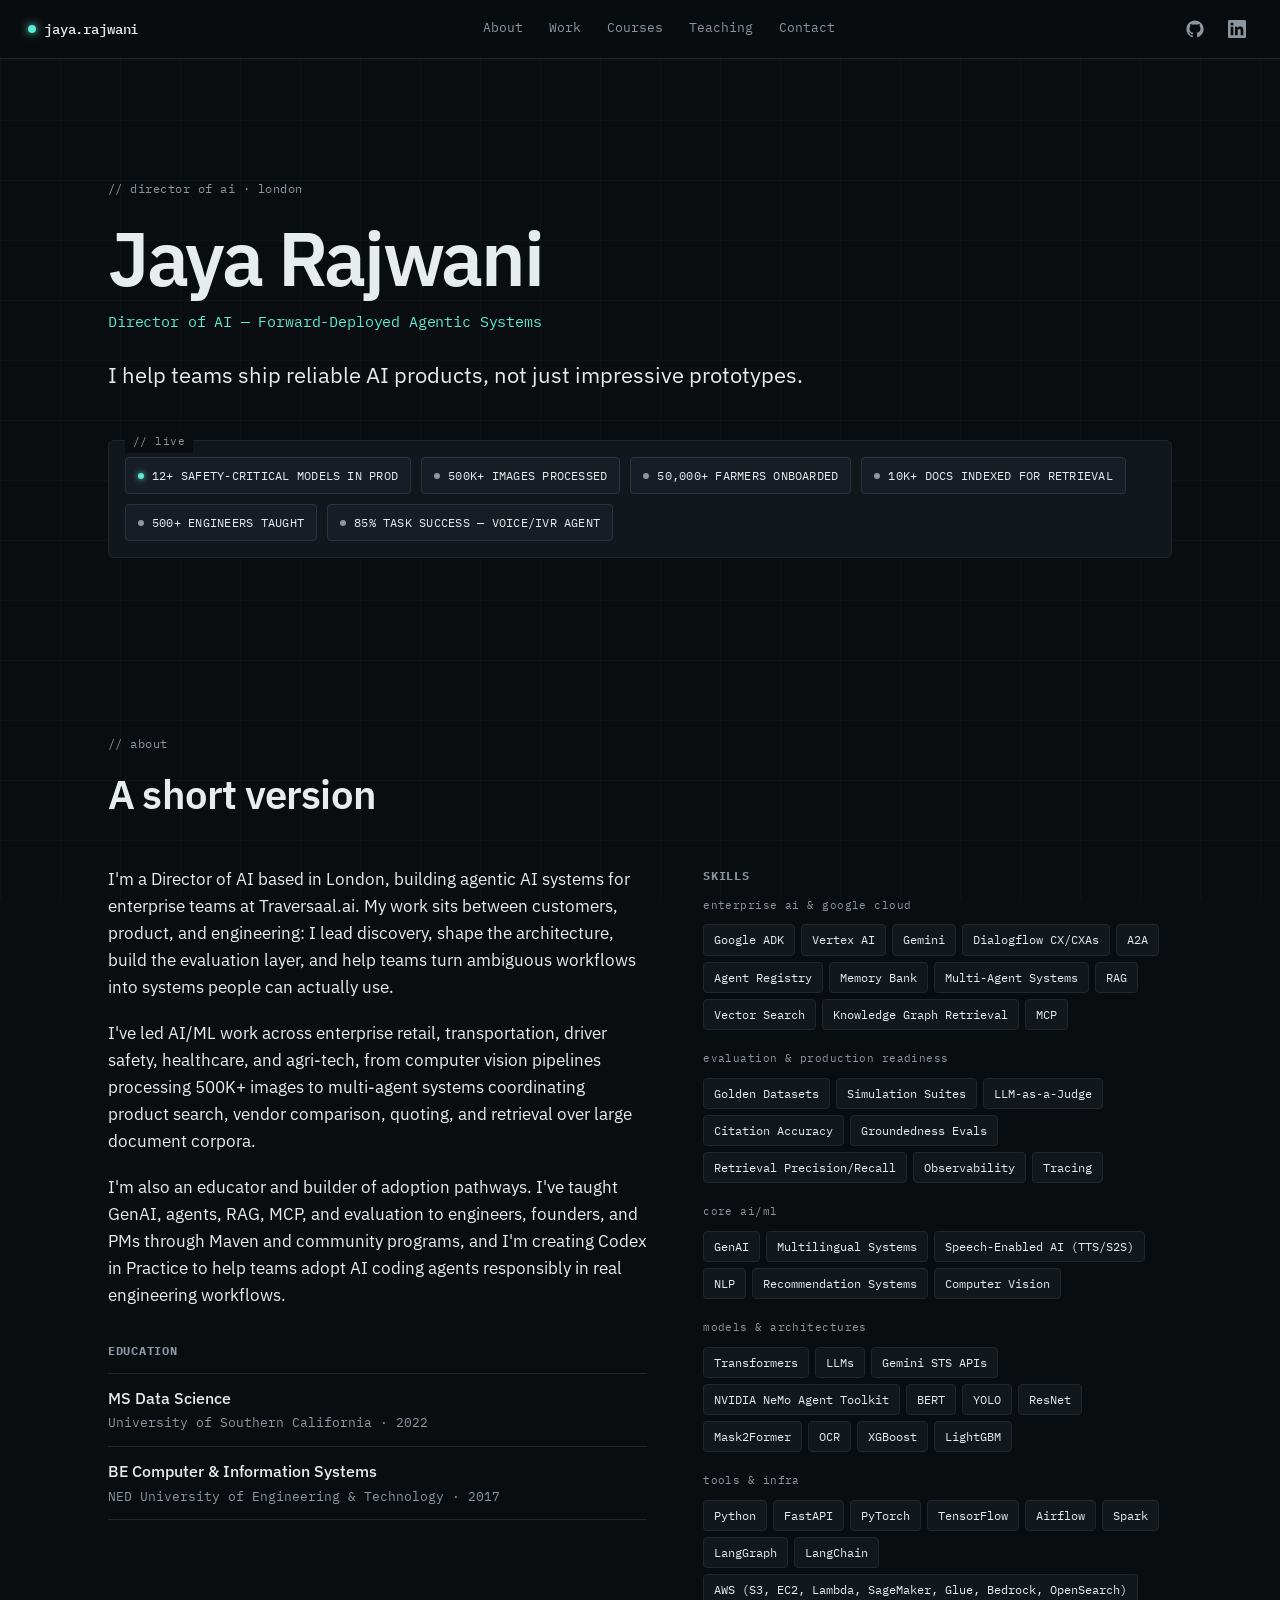
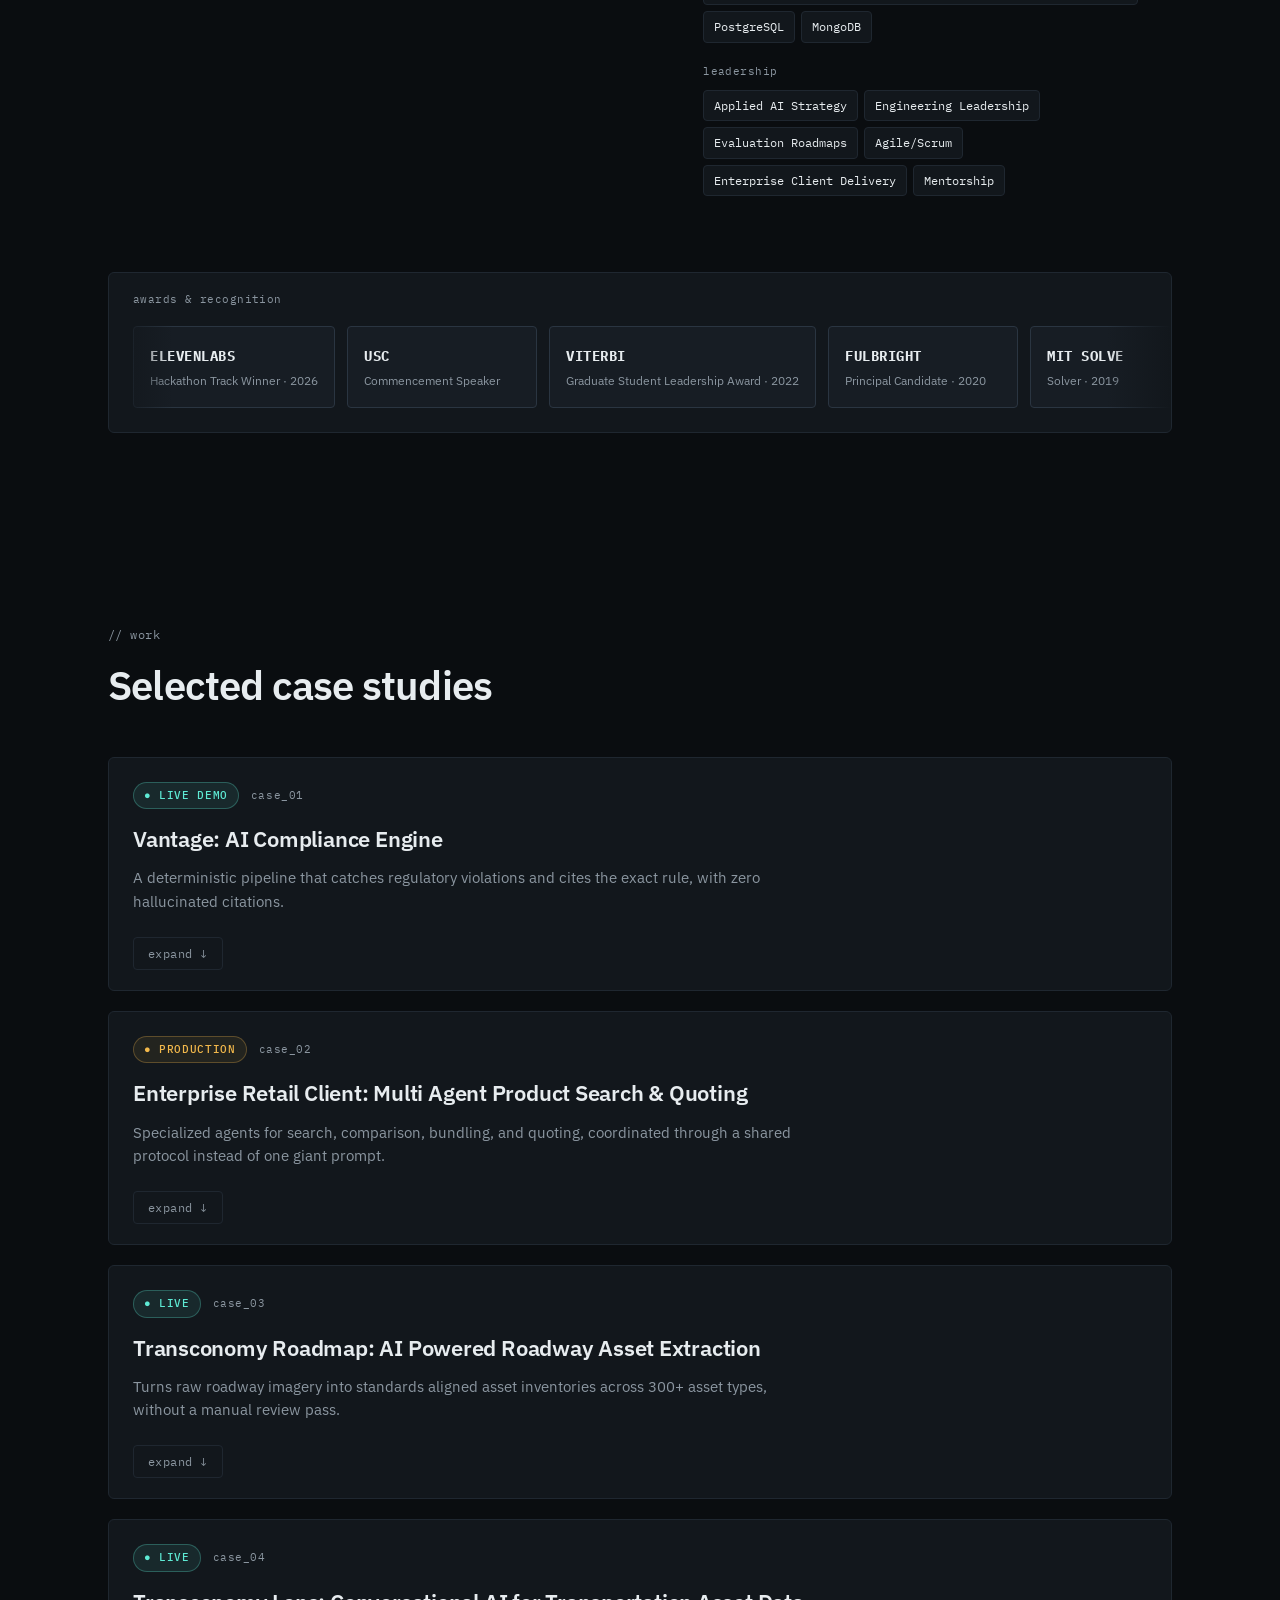
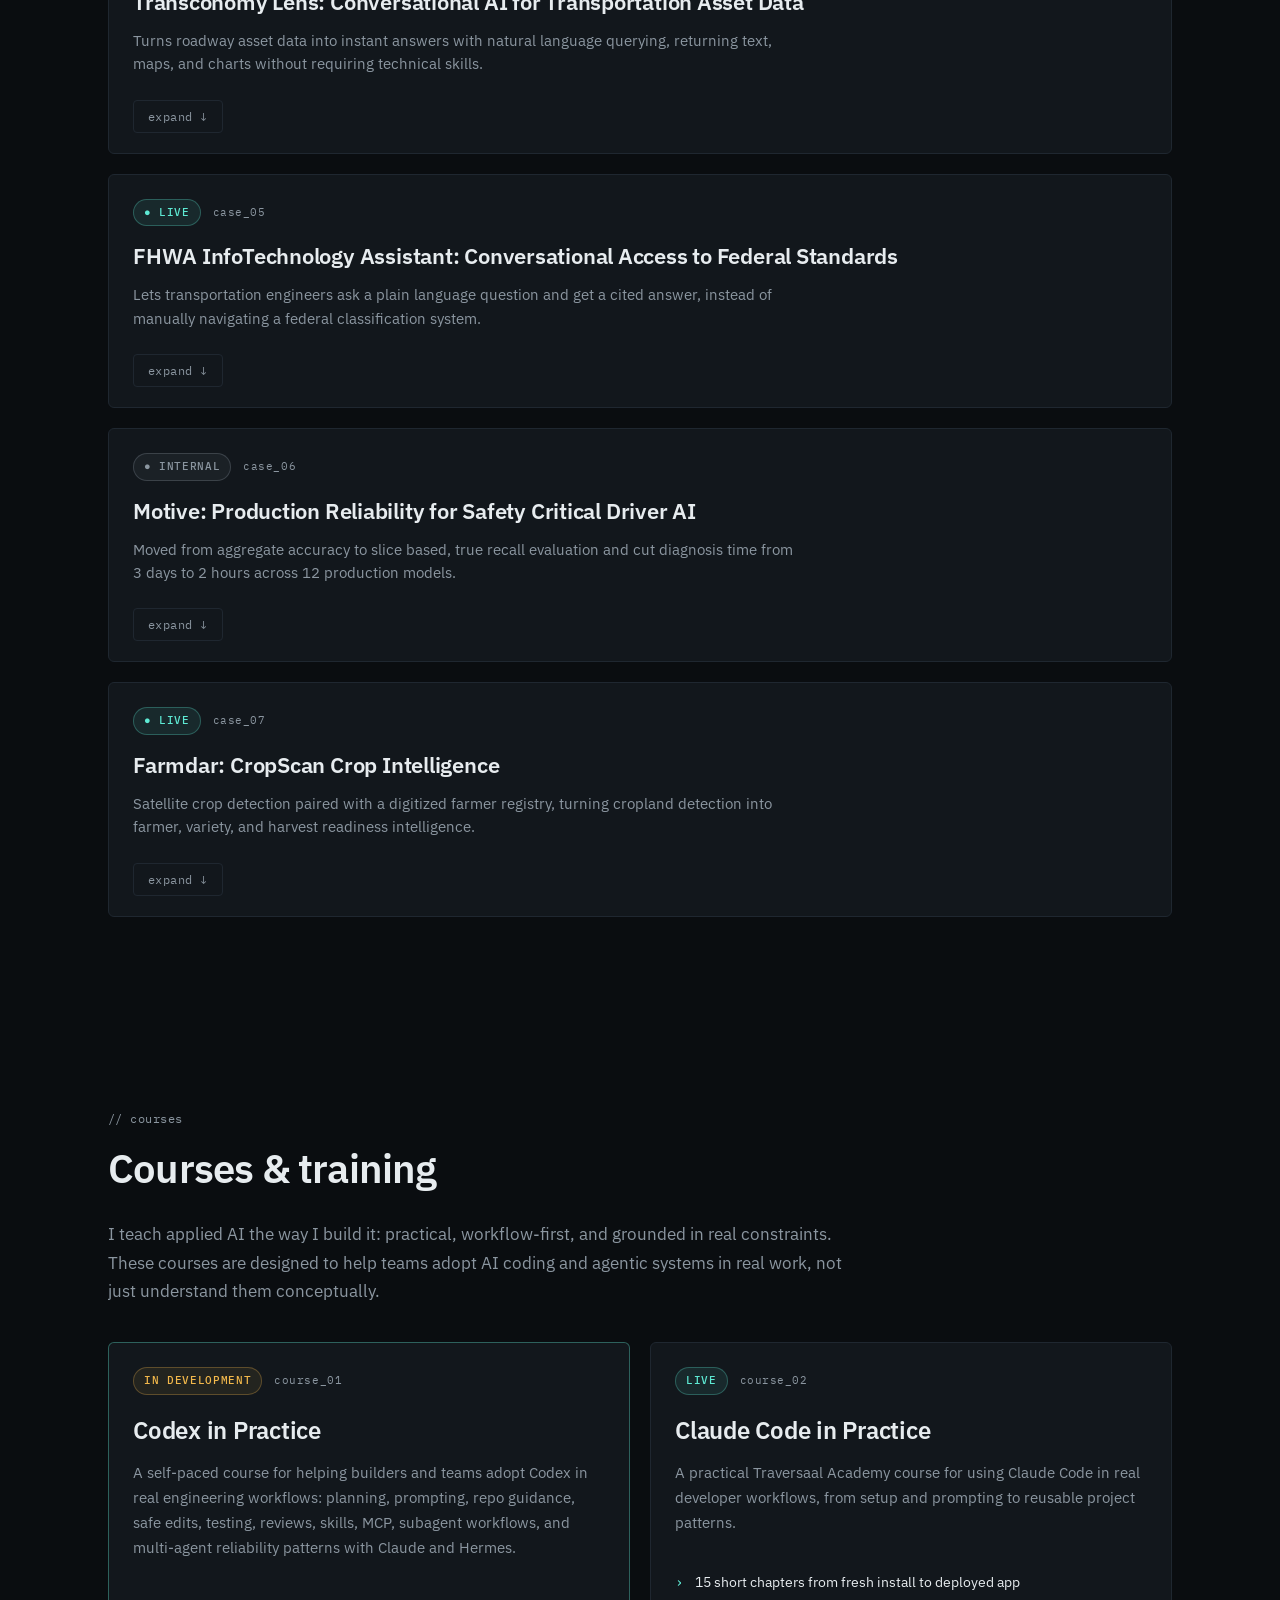
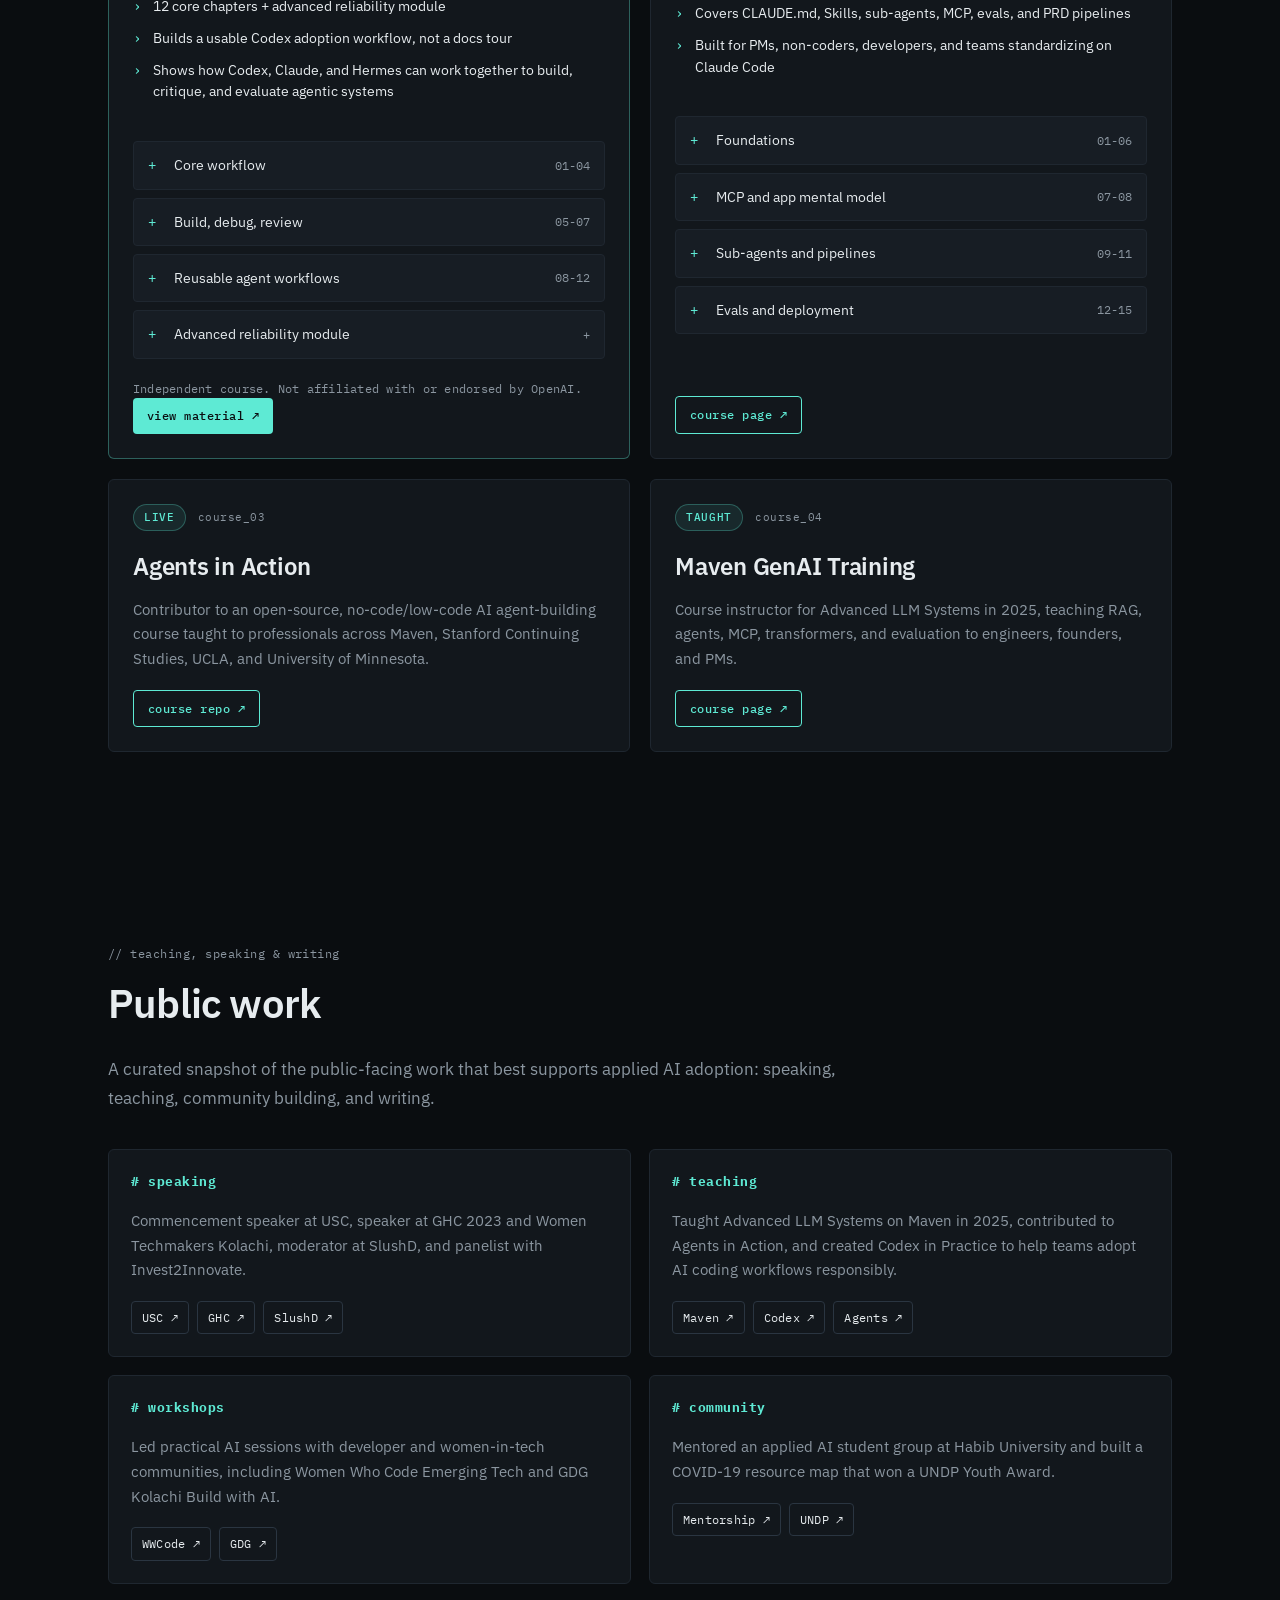
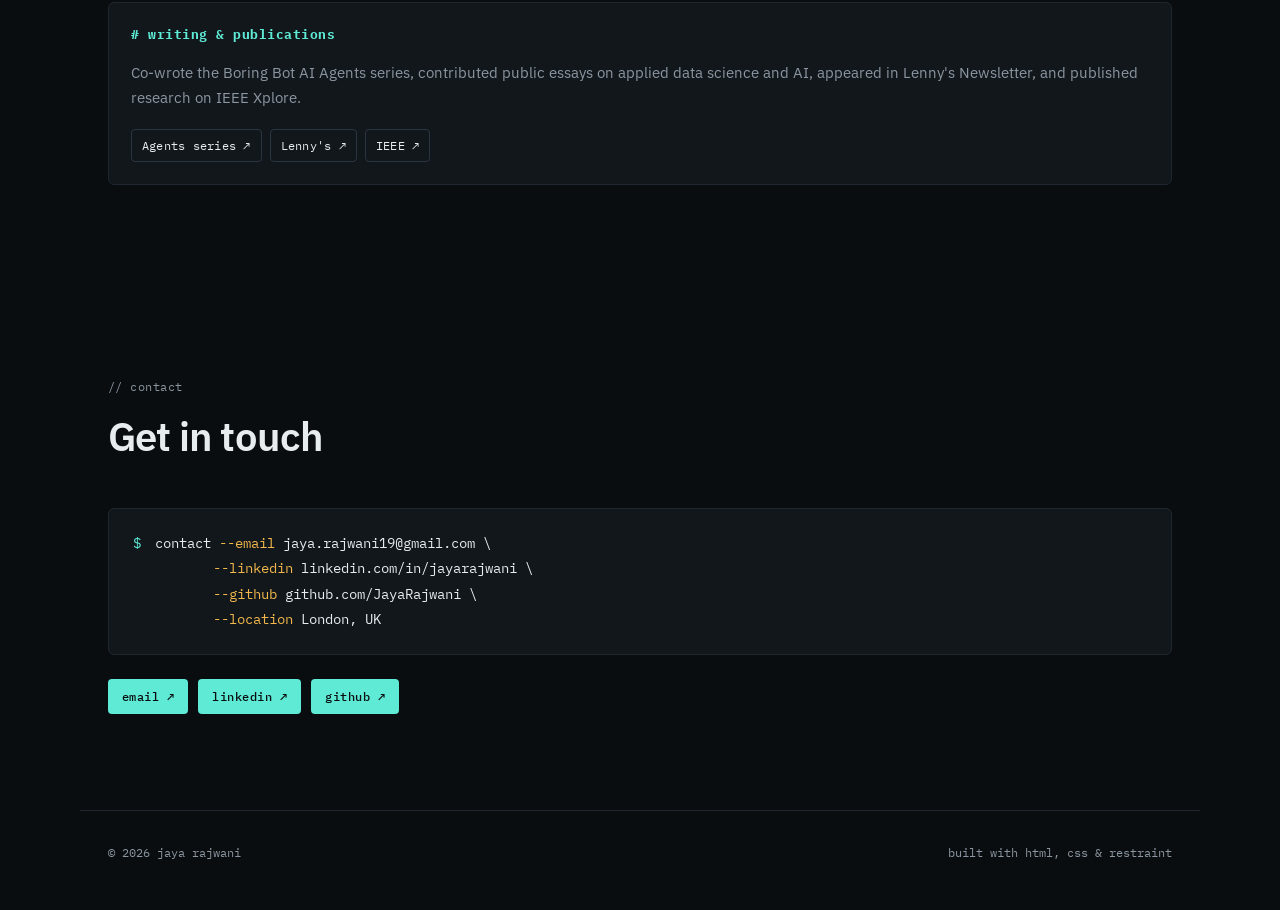
==== commit 70427872: "Polish portfolio course and case study copy" ====
--- a/index.html
+++ b/index.html
@@ -3,25 +3,25 @@
 <head>
   <meta charset="utf-8" />
   <meta name="viewport" content="width=device-width, initial-scale=1" />
-  <title>Jaya Rajwani — Director of AI</title>
-  <meta name="description" content="Jaya Rajwani, Director of AI — building AI products that matter, from computer vision at scale to client-facing multi-agent systems." />
+  <title>Jaya Rajwani — Forward-Deployed Agentic Systems</title>
+  <meta name="description" content="Jaya Rajwani, Director of AI — helping teams ship reliable AI products, not just impressive prototypes." />
 
   <!-- Favicon -->
   <link rel="icon" type="image/svg+xml" href="favicon.svg" />
 
   <!-- Open Graph / social -->
   <meta property="og:type" content="website" />
-  <meta property="og:title" content="Jaya Rajwani — Director of AI" />
-  <meta property="og:description" content="Building AI products that matter — turning ambiguous workflows into reliable production systems, from computer vision at scale to client-facing multi-agent systems." />
+  <meta property="og:title" content="Jaya Rajwani — Forward-Deployed Agentic Systems" />
+  <meta property="og:description" content="Helping teams ship reliable AI products, not just impressive prototypes." />
   <meta property="og:image" content="og-image.png" />
   <meta property="og:image:width" content="1200" />
   <meta property="og:image:height" content="630" />
-  <meta property="og:image:alt" content="Jaya Rajwani — Director of AI. Metrics: 12+ models in prod, 500K+ images, 50K+ farmers, 10K+ docs indexed." />
+  <meta property="og:image:alt" content="Jaya Rajwani — Forward-Deployed Agentic Systems. Metrics: 12+ models in prod, 500K+ images, 50K+ farmers, 10K+ docs indexed." />
 
   <!-- Twitter / X -->
   <meta name="twitter:card" content="summary_large_image" />
-  <meta name="twitter:title" content="Jaya Rajwani — Director of AI" />
-  <meta name="twitter:description" content="Building AI products that matter — turning ambiguous workflows into reliable production systems." />
+  <meta name="twitter:title" content="Jaya Rajwani — Forward-Deployed Agentic Systems" />
+  <meta name="twitter:description" content="Helping teams ship reliable AI products, not just impressive prototypes." />
   <meta name="twitter:image" content="og-image.png" />
 
   <link rel="preconnect" href="https://fonts.googleapis.com" />
@@ -58,8 +58,8 @@
     <section id="home" class="hero">
       <p class="mono muted eyebrow">// director of ai · london</p>
       <h1>Jaya Rajwani</h1>
-      <p class="title mono">Director of AI — Customer-Facing AI Solutions</p>
-      <p class="positioning">I build AI products that matter — turning ambiguous workflows into reliable production systems, from computer vision at scale to client-facing multi-agent systems for enterprise teams.</p>
+      <p class="title mono">Director of AI — Forward-Deployed Agentic Systems</p>
+      <p class="positioning">I help teams ship reliable AI products, not just impressive prototypes.</p>
 
       <div class="status-strip" role="group" aria-label="Career metrics">
         <div class="chip"><span class="dot dot-live" aria-hidden="true"></span><span>12+ safety-critical models in prod</span></div>
@@ -79,9 +79,9 @@
 
       <div class="about-grid">
         <div class="bio">
-          <p>I'm a Director of AI based in London, currently building Google Cloud-based agentic AI systems for enterprise use cases at Traversaal.ai. My work sits at the intersection of research and production — I lead discovery with customers, design the architecture, build the evaluation layer that proves it works, and ship it.</p>
-          <p>Over the last several years I've led teams shipping end-to-end AI/ML systems across driver safety, transportation infrastructure, healthcare, and agri-tech — work that's ranged from computer vision pipelines processing hundreds of thousands of images to multi-agent systems coordinating tool calls across an enterprise retail client's catalog.</p>
-          <p>Before AI leadership, I was an engineer — and before that, an MS Data Science student at USC who spoke at my own commencement. I still teach: I've taught GenAI and agent architecture to ~500+ engineers, founders, and PMs through Maven, and co-created a free 7-day AI Agents course that reached 10,000+ learners.</p>
+          <p>I'm a Director of AI based in London, building agentic AI systems for enterprise teams at Traversaal.ai. My work sits between customers, product, and engineering: I lead discovery, shape the architecture, build the evaluation layer, and help teams turn ambiguous workflows into systems people can actually use.</p>
+          <p>I've led AI/ML work across enterprise retail, transportation, driver safety, healthcare, and agri-tech, from computer vision pipelines processing 500K+ images to multi-agent systems coordinating product search, vendor comparison, quoting, and retrieval over large document corpora.</p>
+          <p>I'm also an educator and builder of adoption pathways. I've taught GenAI, agents, RAG, MCP, and evaluation to engineers, founders, and PMs through Maven and community programs, and I'm creating Codex in Practice to help teams adopt AI coding agents responsibly in real engineering workflows.</p>
 
           <h3 class="mono subhead">Education</h3>
           <ul class="edu">
@@ -172,22 +172,22 @@
               <span class="status-tag live">● LIVE DEMO</span>
               <span class="mono muted case-index">case_01</span>
             </div>
-            <h3>Vantage — AI Compliance Engine</h3>
-            <p class="hook">A deterministic pipeline that catches regulatory violations and cites the exact rule — with zero hallucinated citations.</p>
+            <h3>Vantage: AI Compliance Engine</h3>
+            <p class="hook">A deterministic pipeline that catches regulatory violations and cites the exact rule, with zero hallucinated citations.</p>
           </header>
           <button class="case-toggle mono" aria-expanded="false" aria-controls="vantage-body">expand ↓</button>
           <div class="case-body" id="vantage-body" hidden>
-            <div class="cb-row"><h4 class="mono">Problem</h4><p>Marketing compliance review for regulated industries (finance, fintech) is slow and inconsistent — every claim in every asset has to be manually checked against FINRA, FTC, and SEC rules, and generic LLM review can't be trusted because it recalls rule text from memory instead of the actual policy.</p></div>
-            <div class="cb-row"><h4 class="mono">Architecture</h4><p>A five-stage deterministic pipeline: layout-aware document parsing (typed regions — headline, body, disclaimer) → spatial proximity mapping (measuring distance between claims and their disclaimers) → claim extraction → grounded rule retrieval (hybrid vector + knowledge-graph search over a curated policy corpus) → a constrained LLM verdict step that can only cite rules it was explicitly given.</p></div>
-            <div class="cb-row"><h4 class="mono">Key decisions</h4><p>Retrieval happens per-chunk rather than loading the full policy corpus into context — stuffing everything into the prompt dilutes signal and causes missed violations. The "no hallucinated citations" guarantee is enforced structurally (the model is only shown the top-4 relevant rules and validated against that set), not just requested via prompt.</p></div>
-            <div class="cb-row"><h4 class="mono">Stack</h4><p>OCR/layout detection, hybrid vector + knowledge-graph retrieval, LLM-as-judge verdicts, structured JSON contracts.</p></div>
-            <div class="cb-row"><h4 class="mono">Outcome</h4><p>This architecture pattern — applied to a defense-client compliance product at Traversaal — reduced compliance review timelines by 30%. The public build analyzes a full marketing asset in ~30 seconds.</p></div>
+            <div class="cb-row"><h4 class="mono">Problem</h4><p>Marketing compliance review for regulated industries is slow and inconsistent. Every claim in every asset has to be checked against FINRA, FTC, and SEC rules, and generic LLM review cannot be trusted when it recalls rule text from memory instead of the actual policy.</p></div>
+            <div class="cb-row"><h4 class="mono">Architecture</h4><p>A five-stage deterministic pipeline: layout aware document parsing, spatial proximity mapping between claims and disclaimers, claim extraction, grounded rule retrieval, and a constrained LLM verdict step that can only cite rules it was explicitly given.</p></div>
+            <div class="cb-row"><h4 class="mono">Key decisions</h4><p>Retrieval happens per chunk rather than loading the full policy corpus into context. That keeps the signal high and prevents missed violations. The no hallucinated citations guarantee is enforced structurally, not just requested in a prompt.</p></div>
+            <div class="cb-row"><h4 class="mono">Stack</h4><p>OCR and layout detection, hybrid vector and knowledge graph retrieval, LLM judge verdicts, structured JSON contracts.</p></div>
+            <div class="cb-row"><h4 class="mono">Outcome</h4><p>This architecture pattern was applied to a defense-client compliance product at Traversaal and reduced compliance review timelines by 30%. The public build analyzes a full marketing asset in ~30 seconds.</p></div>
             <div class="cb-row">
               <h4 class="mono">Live demo</h4>
               <div class="embed-app" data-embed-url="https://vantage-compliance-api.fly.dev/">
                 <iframe
                   src="https://vantage-compliance-api.fly.dev/"
-                  title="Vantage — AI Compliance Engine (live demo)"
+                  title="Vantage: AI Compliance Engine (live demo)"
                   loading="lazy"
                   referrerpolicy="strict-origin-when-cross-origin"
                   sandbox="allow-scripts allow-same-origin allow-forms allow-popups"></iframe>
@@ -207,17 +207,17 @@
               <span class="status-tag production">● PRODUCTION</span>
               <span class="mono muted case-index">case_02</span>
             </div>
-            <h3>Enterprise Retail Client — Multi-Agent Product Search &amp; Quoting</h3>
-            <p class="hook">Specialized agents for search, comparison, bundling, and quoting — coordinating through a shared protocol instead of one giant prompt.</p>
+            <h3>Enterprise Retail Client: Multi Agent Product Search &amp; Quoting</h3>
+            <p class="hook">Specialized agents for search, comparison, bundling, and quoting, coordinated through a shared protocol instead of one giant prompt.</p>
           </header>
           <button class="case-toggle mono" aria-expanded="false" aria-controls="retail-body">expand ↓</button>
           <div class="case-body" id="retail-body" hidden>
-            <div class="cb-row"><h4 class="mono">Problem</h4><p>An enterprise retail client's customer-facing teams needed to search a large, fragmented product catalog, compare vendors, evaluate bundles, and generate mixed quotes — a workflow too broad and stateful for a single-agent chatbot to handle reliably.</p></div>
-            <div class="cb-row"><h4 class="mono">Architecture</h4><p>A multi-agent system on Vertex AI, Google ADK, and Gemini, using MCP for tool access and A2A (agent-to-agent) for coordination. Separate agents own search, vendor comparison, bundle evaluation, and quote generation; each communicates through a shared protocol rather than sharing one large context window.</p></div>
-            <div class="cb-row"><h4 class="mono">Key decisions</h4><p>Splitting responsibilities into specialized agents kept each agent's context small enough to evaluate independently — critical for a client-facing system that had to clear evaluation gates before launch. A2A let each agent be built and tested in isolation before integration, instead of debugging one monolithic prompt.</p></div>
+            <div class="cb-row"><h4 class="mono">Problem</h4><p>An enterprise retail client's customer facing teams needed to search a large, fragmented product catalog, compare vendors, evaluate bundles, and generate mixed quotes. The workflow was too broad and stateful for a single agent chatbot to handle reliably.</p></div>
+            <div class="cb-row"><h4 class="mono">Architecture</h4><p>A multi agent system on Vertex AI, Google ADK, and Gemini, using MCP for tool access and A2A for agent coordination. Separate agents own search, vendor comparison, bundle evaluation, and quote generation; each communicates through a shared protocol rather than sharing one large context window.</p></div>
+            <div class="cb-row"><h4 class="mono">Key decisions</h4><p>Splitting responsibilities into specialized agents kept each agent's context small enough to evaluate independently. That mattered for a client facing system that had to clear evaluation gates before launch. A2A also let each agent be built and tested in isolation before integration.</p></div>
             <div class="cb-row"><h4 class="mono">Stack</h4><p>Vertex AI, Google ADK, Gemini, MCP, A2A.</p></div>
-            <div class="cb-row"><h4 class="mono">Outcome</h4><p>Enabled product search, vendor comparison, bundle evaluation, and mixed-quote generation in a single client-facing flow.</p></div>
-            <div class="cb-row"><p class="muted mono note">private client work — described at architecture level only</p></div>
+            <div class="cb-row"><h4 class="mono">Outcome</h4><p>Enabled product search, vendor comparison, bundle evaluation, and mixed quote generation in a single client facing flow.</p></div>
+            <div class="cb-row"><p class="muted mono note">private client work, described at architecture level only</p></div>
           </div>
         </article>
 
@@ -227,13 +227,13 @@
               <span class="status-tag live">● LIVE</span>
               <span class="mono muted case-index">case_03</span>
             </div>
-            <h3>Transconomy Roadmap — AI-Powered Roadway Asset Extraction</h3>
-            <p class="hook">Turns raw roadway imagery into standards-compliant asset inventories — 300+ asset types, no manual review pass required.</p>
+            <h3>Transconomy Roadmap: AI Powered Roadway Asset Extraction</h3>
+            <p class="hook">Turns raw roadway imagery into standards aligned asset inventories across 300+ asset types, without a manual review pass.</p>
           </header>
           <button class="case-toggle mono" aria-expanded="false" aria-controls="transconomy-body">expand ↓</button>
           <div class="case-body" id="transconomy-body" hidden>
-            <div class="cb-row"><h4 class="mono">Problem</h4><p>Transportation agencies needed to convert raw geotagged roadway imagery into standardized, audit-ready asset inventories, a process that traditionally took months of manual review.</p></div>
-            <div class="cb-row"><h4 class="mono">Architecture</h4><p>A computer vision pipeline (YOLO, ResNet, Mask2Former) detects and classifies 300+ roadway asset types — signs, striping, sidewalks, guardrails — directly against MUTCD and MIRE industry standards. A human-in-the-loop layer flags duplicates and anomalies for review. The pipeline runs on AWS, Spark, and Airflow to process large real-time batches of imagery.</p></div>
+            <div class="cb-row"><h4 class="mono">Problem</h4><p>Transportation agencies needed to convert raw geotagged roadway imagery into standardized, auditable asset inventories, a process that traditionally took months of manual review.</p></div>
+            <div class="cb-row"><h4 class="mono">Architecture</h4><p>A computer vision pipeline using YOLO, ResNet, and Mask2Former detects and classifies 300+ roadway asset types, including signs, striping, sidewalks, and guardrails, directly against MUTCD and MIRE industry standards. A human review layer flags duplicates and anomalies for review. The pipeline runs on AWS, Spark, and Airflow to process large near real time batches of imagery.</p></div>
             <div class="cb-row"><h4 class="mono">Key decisions</h4><p>Classifying against MUTCD/MIRE standards from the start (rather than generic object detection) meant outputs were immediately usable in agencies' compliance and reporting workflows, not just a list of bounding boxes someone still had to translate.</p></div>
             <div class="cb-row"><h4 class="mono">Stack</h4><p>YOLO, ResNet, Mask2Former, AWS, Spark, Airflow.</p></div>
             <div class="cb-row"><h4 class="mono">Outcome</h4><p>20% improvement in operational efficiency; scaled to 500K+ geotagged images processed; cut compute costs by 40%.</p></div>
@@ -242,7 +242,7 @@
               <div class="embed-app" data-embed-url="https://transconomy.com/transconomy-roadmap/">
                 <iframe
                   src="https://transconomy.com/transconomy-roadmap/"
-                  title="Transconomy Roadmap — product page"
+                  title="Transconomy Roadmap product page"
                   loading="lazy"
                   referrerpolicy="strict-origin-when-cross-origin"
                   sandbox="allow-scripts allow-same-origin allow-popups"></iframe>
@@ -265,15 +265,15 @@
               <span class="status-tag live">● LIVE</span>
               <span class="mono muted case-index">case_05</span>
             </div>
-            <h3>FHWA InfoTechnology Assistant — Conversational Access to Federal Standards</h3>
-            <p class="hook">Lets transportation engineers ask a plain-language question and get a cited answer, instead of manually navigating a federal classification system.</p>
+            <h3>FHWA InfoTechnology Assistant: Conversational Access to Federal Standards</h3>
+            <p class="hook">Lets transportation engineers ask a plain language question and get a cited answer, instead of manually navigating a federal classification system.</p>
           </header>
           <button class="case-toggle mono" aria-expanded="false" aria-controls="fhwa-body">expand ↓</button>
           <div class="case-body" id="fhwa-body" hidden>
-            <div class="cb-row"><h4 class="mono">Problem</h4><p>Federal and state transportation engineers had to manually work through dense, tabular nondestructive-evaluation documentation to identify the right inspection technology for bridges, pavements, tunnels, or utilities.</p></div>
-            <div class="cb-row"><h4 class="mono">Architecture</h4><p>A knowledge-graph-backed, retrieval-augmented conversational assistant scoped only to curated FHWA source documents — no open-web retrieval. It interprets tables and images alongside text, and grounds every answer in the agency's own reference material.</p></div>
-            <div class="cb-row"><h4 class="mono">Key decisions</h4><p>Restricting the retrieval corpus to FHWA-approved sources only was a deliberate trust decision for a federal audience — the system prioritizes "can I show my work" over broader coverage. Designed for progressive disclosure: a quick, direct answer first, with the option to dig into supporting documentation on follow-up.</p></div>
-            <div class="cb-row"><h4 class="mono">Stack</h4><p>Knowledge-graph-backed RAG, OCR, LangGraph, FastAPI, AWS Bedrock, OpenSearch, Mistral OCR.</p></div>
+            <div class="cb-row"><h4 class="mono">Problem</h4><p>Federal and state transportation engineers had to manually work through dense, tabular nondestructive evaluation documentation to identify the right inspection technology for bridges, pavements, tunnels, or utilities.</p></div>
+            <div class="cb-row"><h4 class="mono">Architecture</h4><p>A knowledge graph backed retrieval assistant scoped only to curated FHWA source documents, with no open web retrieval. It interprets tables and images alongside text, and grounds every answer in the agency's own reference material.</p></div>
+            <div class="cb-row"><h4 class="mono">Key decisions</h4><p>Restricting the retrieval corpus to FHWA-approved sources was a deliberate trust decision for a federal audience. The system prioritizes "can I show my work" over broader coverage. It gives a quick, direct answer first, with supporting documentation available on follow-up.</p></div>
+            <div class="cb-row"><h4 class="mono">Stack</h4><p>Knowledge graph backed RAG, OCR, LangGraph, FastAPI, AWS Bedrock, OpenSearch, Mistral OCR.</p></div>
             <div class="cb-row"><h4 class="mono">Outcome</h4><p>Across the broader hybrid RAG work built for FHWA, AASHTO, ASHRAE, and UN-affiliated clients, manual search time was reduced by 80% across a corpus of 10,000+ documents.</p></div>
             <div class="cb-row"><a class="ext-btn mono" href="https://iengineering.ai/fhwa-infotechnology-assistant/" target="_blank" rel="noopener">product page ↗</a></div>
           </div>
@@ -285,22 +285,22 @@
               <span class="status-tag internal">● INTERNAL</span>
               <span class="mono muted case-index">case_06</span>
             </div>
-            <h3>Motive — Production Reliability for Safety-Critical Driver AI</h3>
-            <p class="hook">Moved from aggregate accuracy to slice-based, true-recall evaluation — cutting diagnosis time from 3 days to 2 hours across 12 production models.</p>
+            <h3>Motive: Production Reliability for Safety Critical Driver AI</h3>
+            <p class="hook">Moved from aggregate accuracy to slice based, true recall evaluation and cut diagnosis time from 3 days to 2 hours across 12 production models.</p>
           </header>
           <button class="case-toggle mono" aria-expanded="false" aria-controls="motive-body">expand ↓</button>
           <div class="case-body" id="motive-body" hidden>
-            <div class="cb-row"><h4 class="mono">Problem</h4><p>A fleet of 12 production driver-safety AI models needed continuous reliability oversight. Aggregate accuracy metrics were masking failure that was concentrated in specific operational segments — meaning problems were being caught late, if at all.</p></div>
-            <div class="cb-row"><h4 class="mono">Architecture</h4><p>A slice-based evaluation pipeline segmenting model performance across 6 distinct operational contexts, paired with centralized health-monitoring dashboards and rollout-validation gates that a model has to clear before promotion to production.</p></div>
-            <div class="cb-row"><h4 class="mono">Key decisions</h4><p>Prioritized true-recall analysis over aggregate accuracy — a model can look fine in aggregate while failing badly in one segment that matters most. Built the diagnosis pipeline to be self-serve for the team, rather than requiring manual review for every investigation, which is what actually drove the speed-up.</p></div>
-            <div class="cb-row"><h4 class="mono">Stack</h4><p>Custom evaluation/monitoring pipelines, slice-based analysis, precision/recall tracking dashboards.</p></div>
+            <div class="cb-row"><h4 class="mono">Problem</h4><p>A fleet of 12 production driver safety AI models needed continuous reliability oversight. Aggregate accuracy metrics were masking failures concentrated in specific operational segments, which meant problems were often caught late.</p></div>
+            <div class="cb-row"><h4 class="mono">Architecture</h4><p>A slice based evaluation pipeline segmenting model performance across 6 distinct operational contexts, paired with centralized health monitoring dashboards and rollout validation gates that a model has to clear before promotion to production.</p></div>
+            <div class="cb-row"><h4 class="mono">Key decisions</h4><p>Prioritized true recall analysis over aggregate accuracy because a model can look healthy overall while failing badly in the segment that matters most. Built the diagnosis pipeline to be self serve for the team, which is what actually drove the speedup.</p></div>
+            <div class="cb-row"><h4 class="mono">Stack</h4><p>Custom evaluation and monitoring pipelines, slice based analysis, precision and recall tracking dashboards.</p></div>
             <div class="cb-row"><h4 class="mono">Outcome</h4><p>Diagnosis time cut from 3 days to 2 hours; model failure escalations down 30%; precision and recall improved 5% across 12 active models.</p></div>
             <div class="cb-row">
               <h4 class="mono">Product context</h4>
               <div class="embed-app" data-embed-url="https://gomotive.com/products/driver-safety/">
                 <iframe
                   src="https://gomotive.com/products/driver-safety/"
-                  title="Motive Driver Safety — product context"
+                  title="Motive Driver Safety product context"
                   loading="lazy"
                   referrerpolicy="strict-origin-when-cross-origin"
                   sandbox="allow-scripts allow-same-origin allow-popups"></iframe>
@@ -320,16 +320,16 @@
               <span class="status-tag live">● LIVE</span>
               <span class="mono muted case-index">case_04</span>
             </div>
-            <h3>Transconomy Lens — Conversational AI for Transportation Asset Data</h3>
-            <p class="hook">Turn your roadway asset data into instant answers with AI-powered natural-language querying — get text, maps, and charts back with no technical skills required.</p>
+            <h3>Transconomy Lens: Conversational AI for Transportation Asset Data</h3>
+            <p class="hook">Turns roadway asset data into instant answers with natural language querying, returning text, maps, and charts without requiring technical skills.</p>
           </header>
           <button class="case-toggle mono" aria-expanded="false" aria-controls="lens-body">expand ↓</button>
           <div class="case-body" id="lens-body" hidden>
-            <div class="cb-row"><h4 class="mono">Problem</h4><p>Transportation agencies already had rich geospatial asset data from Transconomy Roadmap, but decision-makers without GIS or query skills couldn't get to insight without a technical operator in the loop. Questions like "how many miles of line striping does the city have?" or "which intersections are missing crosswalks?" required someone else to run — the value in the data was gated behind expertise.</p></div>
-            <div class="cb-row"><h4 class="mono">Architecture</h4><p>A natural-language interface layered on top of the Transconomy Roadmap GIS platform, delivered as a premium extension so it inherits the existing asset ontology (300+ MUTCD/MIRE-classified asset types) rather than building a new data model. Plain-English questions route to a query-generation stage against the geospatial asset database; results render as text summaries, interactive GIS maps, or charts depending on the question shape, with exportable reports for downstream sharing.</p></div>
-            <div class="cb-row"><h4 class="mono">Key decisions</h4><p>Every answer surfaces the underlying asset view and a shareable map or report — not just a chat reply. For agency users whose outputs get reused in stakeholder reports and compliance workflows, "show your work" mattered more than conversational polish. Integration also had to be non-disruptive: Lens plugs into existing Transconomy workflows and exports directly into the tools teams already use.</p></div>
-            <div class="cb-row"><h4 class="mono">Stack</h4><p>LLM-driven natural-language querying over GIS/asset database, interactive map rendering, chart generation, downloadable reports.</p></div>
-            <div class="cb-row"><h4 class="mono">Outcome</h4><p>Turns questions like "where are stop signs rated in poor condition?" or "which intersections are missing crosswalks?" into maintenance-hotspot maps and cost estimates in seconds — usable by non-technical decision-makers directly, not just GIS staff.</p></div>
+            <div class="cb-row"><h4 class="mono">Problem</h4><p>Transportation agencies already had rich geospatial asset data from Transconomy Roadmap, but decision makers without GIS or query skills could not get to insight without a technical operator in the loop. Questions like "how many miles of line striping does the city have?" or "which intersections are missing crosswalks?" required someone else to run.</p></div>
+            <div class="cb-row"><h4 class="mono">Architecture</h4><p>A natural language interface layered on top of the Transconomy Roadmap GIS platform, delivered as a premium extension so it inherits the existing asset ontology of 300+ MUTCD and MIRE classified asset types rather than building a new data model. Plain English questions route to a query generation stage against the geospatial asset database; results render as text summaries, interactive GIS maps, or charts depending on the question shape, with exportable reports for downstream sharing.</p></div>
+            <div class="cb-row"><h4 class="mono">Key decisions</h4><p>Every answer surfaces the underlying asset view and a shareable map or report, not just a chat reply. For agency users whose outputs get reused in stakeholder reports and compliance workflows, "show your work" mattered more than conversational polish. Lens also had to plug into existing Transconomy workflows and export directly into the tools teams already use.</p></div>
+            <div class="cb-row"><h4 class="mono">Stack</h4><p>LLM driven natural language querying over GIS and asset databases, interactive map rendering, chart generation, and downloadable reports.</p></div>
+            <div class="cb-row"><h4 class="mono">Outcome</h4><p>Turns questions like "where are stop signs rated in poor condition?" or "which intersections are missing crosswalks?" into maintenance hotspot maps and cost estimates in seconds. Non technical decision makers can use the system directly, without waiting on GIS staff.</p></div>
 
             <div class="cb-row">
               <h4 class="mono">Video walkthrough</h4>
@@ -337,7 +337,7 @@
                 <div class="embed-16x9">
                   <iframe
                     src="https://www.youtube.com/embed/o_OId1yo7-A"
-                    title="Transconomy Lens — walkthrough"
+                    title="Transconomy Lens walkthrough"
                     loading="lazy"
                     allow="accelerometer; autoplay; clipboard-write; encrypted-media; gyroscope; picture-in-picture; web-share"
                     allowfullscreen
@@ -351,7 +351,7 @@
               <div class="embed-app" data-embed-url="https://transconomy.com/transconomy-lens/">
                 <iframe
                   src="https://transconomy.com/transconomy-lens/"
-                  title="Transconomy Lens — product page"
+                  title="Transconomy Lens product page"
                   loading="lazy"
                   referrerpolicy="strict-origin-when-cross-origin"
                   sandbox="allow-scripts allow-same-origin allow-popups"></iframe>
@@ -375,27 +375,27 @@
               <span class="status-tag live">● LIVE</span>
               <span class="mono muted case-index">case_07</span>
             </div>
-            <h3>Farmdar — CropScan Crop Intelligence</h3>
-            <p class="hook">Satellite crop detection paired with a digitized farmer registry — turning "is this cropland" into "which farmer, which variety, ready when."</p>
+            <h3>Farmdar: CropScan Crop Intelligence</h3>
+            <p class="hook">Satellite crop detection paired with a digitized farmer registry, turning cropland detection into farmer, variety, and harvest readiness intelligence.</p>
           </header>
           <button class="case-toggle mono" aria-expanded="false" aria-controls="farmdar-body">expand ↓</button>
           <div class="case-body" id="farmdar-body" hidden>
-            <div class="cb-row"><h4 class="mono">Problem</h4><p>Farmdar's satellite-based crop monitoring needed to translate into decisions mills and farmers could actually act on — tracking acreage, variety, and harvest readiness across huge, fragmented smallholder farming networks where most records were still kept manually.</p></div>
-            <div class="cb-row"><h4 class="mono">Architecture</h4><p>Remote-sensing and computer vision models (ResUNet, XGBoost, LightGBM) identify crop variety and growth stage from satellite imagery. This is paired with a digitized farmer registry so every field maps to a tracked ID, and AWS + Mapbox dashboards turn raw detections into operational maps agencies and mills can use directly.</p></div>
-            <div class="cb-row"><h4 class="mono">Key decisions</h4><p>Prioritized variety-level detection over generic crop/no-crop classification, because the real business need — tracking adoption of disease-resistant seed varieties — required knowing what was planted, not just that something was.</p></div>
+            <div class="cb-row"><h4 class="mono">Problem</h4><p>Farmdar's satellite based crop monitoring needed to translate into decisions mills and farmers could actually act on. That meant tracking acreage, variety, and harvest readiness across huge, fragmented smallholder farming networks where most records were still kept manually.</p></div>
+            <div class="cb-row"><h4 class="mono">Architecture</h4><p>Remote sensing and computer vision models (ResUNet, XGBoost, LightGBM) identify crop variety and growth stage from satellite imagery. This is paired with a digitized farmer registry so every field maps to a tracked ID, and AWS + Mapbox dashboards turn raw detections into operational maps agencies and mills can use directly.</p></div>
+            <div class="cb-row"><h4 class="mono">Key decisions</h4><p>Prioritized variety level detection over generic crop detection because the real business need was tracking adoption of disease resistant seed varieties. That required knowing what was planted, not just that something was.</p></div>
             <div class="cb-row"><h4 class="mono">Stack</h4><p>ResUNet, XGBoost, LightGBM, AWS (S3, Lambda, Glue, Airflow), Mapbox.</p></div>
-            <div class="cb-row"><h4 class="mono">Outcome</h4><p>Digitized 10M+ acres of land and onboarded 50,000 farmers; drove 200% revenue growth for the platform. In one deployment for one of Pakistan's largest sugar mills, digitized 4,857 farmers for precise supply-chain tracking.</p></div>
+            <div class="cb-row"><h4 class="mono">Outcome</h4><p>Digitized 10M+ acres of land and onboarded 50,000 farmers; drove 200% revenue growth for the platform. In one deployment for one of Pakistan's largest sugar mills, digitized 4,857 farmers for precise supply chain tracking.</p></div>
             <div class="cb-row">
               <figure class="embed-figure">
                 <a href="https://www.farmdar.ai/products/" target="_blank" rel="noopener" class="embed-img-link">
                   <img
                     src="https://www.farmdar.ai/assets/mirror/cdn.prod.website-files.com/660564e054aa737d07590d3a/69a85fcb6d720e8b4c819432_Yeild-p-2000.png"
-                    alt="Farmdar CropScan — satellite crop yield map"
+                    alt="Farmdar CropScan satellite crop yield map"
                     loading="lazy"
                     referrerpolicy="no-referrer-when-downgrade"
                     class="embed-img" />
                 </a>
-                <figcaption class="mono muted embed-cap">Farmdar CropScan — satellite yield map · image hosted by farmdar.ai</figcaption>
+                <figcaption class="mono muted embed-cap">Farmdar CropScan satellite yield map · image hosted by farmdar.ai</figcaption>
               </figure>
             </div>
             <div class="cb-row link-row">
@@ -476,6 +476,42 @@
           </div>
           <h3>Claude Code in Practice</h3>
           <p>A practical Traversaal Academy course for using Claude Code in real developer workflows, from setup and prompting to reusable project patterns.</p>
+          <ul class="course-list">
+            <li>15 short chapters from fresh install to deployed app</li>
+            <li>Covers CLAUDE.md, Skills, sub-agents, MCP, evals, and PRD pipelines</li>
+            <li>Built for PMs, non-coders, developers, and teams standardizing on Claude Code</li>
+          </ul>
+          <div class="syllabus-accordion" aria-label="Claude Code in Practice syllabus">
+            <details>
+              <summary><span>Foundations</span><span class="mono">01-06</span></summary>
+              <ul>
+                <li>Install Claude Code, connect an Anthropic account, and run the first prompt inside a real project</li>
+                <li>Create a CLAUDE.md so each session has durable project context</li>
+                <li>Use a first Skill to turn an idea into a structured PRD</li>
+              </ul>
+            </details>
+            <details>
+              <summary><span>MCP and app mental model</span><span class="mono">07-08</span></summary>
+              <ul>
+                <li>Understand frontend, backend, and AI backend boundaries</li>
+                <li>Use Playwright MCP so Claude Code can browse live URLs and current docs</li>
+              </ul>
+            </details>
+            <details>
+              <summary><span>Sub-agents and pipelines</span><span class="mono">09-11</span></summary>
+              <ul>
+                <li>Build research, PRD-reviewer, and code-reviewer agents</li>
+                <li>Chain agents into a reviewed PRD pipeline with no manual handoffs</li>
+              </ul>
+            </details>
+            <details>
+              <summary><span>Evals and deployment</span><span class="mono">12-15</span></summary>
+              <ul>
+                <li>Create a ground-truth table and evaluate a Skill against real cases</li>
+                <li>Deploy a Claude-powered app and audit the toolkit for the next real workflow</li>
+              </ul>
+            </details>
+          </div>
           <a class="ext-btn mono ghost" href="https://traversaal.ai/academy/courses/claude-code-in-practice" target="_blank" rel="noopener">course page ↗</a>
         </article>
 
--- a/styles.css
+++ b/styles.css
@@ -353,6 +353,8 @@
   border: 1px solid var(--border);
   border-radius: var(--radius);
   padding: 24px;
+  display: flex;
+  flex-direction: column;
 }
 .featured-course {
   border-color: rgba(94, 234, 212, 0.35);
@@ -463,7 +465,8 @@
   .course-grid { grid-template-columns: 1fr; }
   .featured-course { grid-row: auto; }
 }
-.course-primary-link { margin-top: 18px; }
+.course-card > .ext-btn { margin-top: auto; align-self: flex-start; }
+.course-primary-link { margin-top: auto; }
 
 /* ---------- Course preview page ---------- */
 .course-hero {
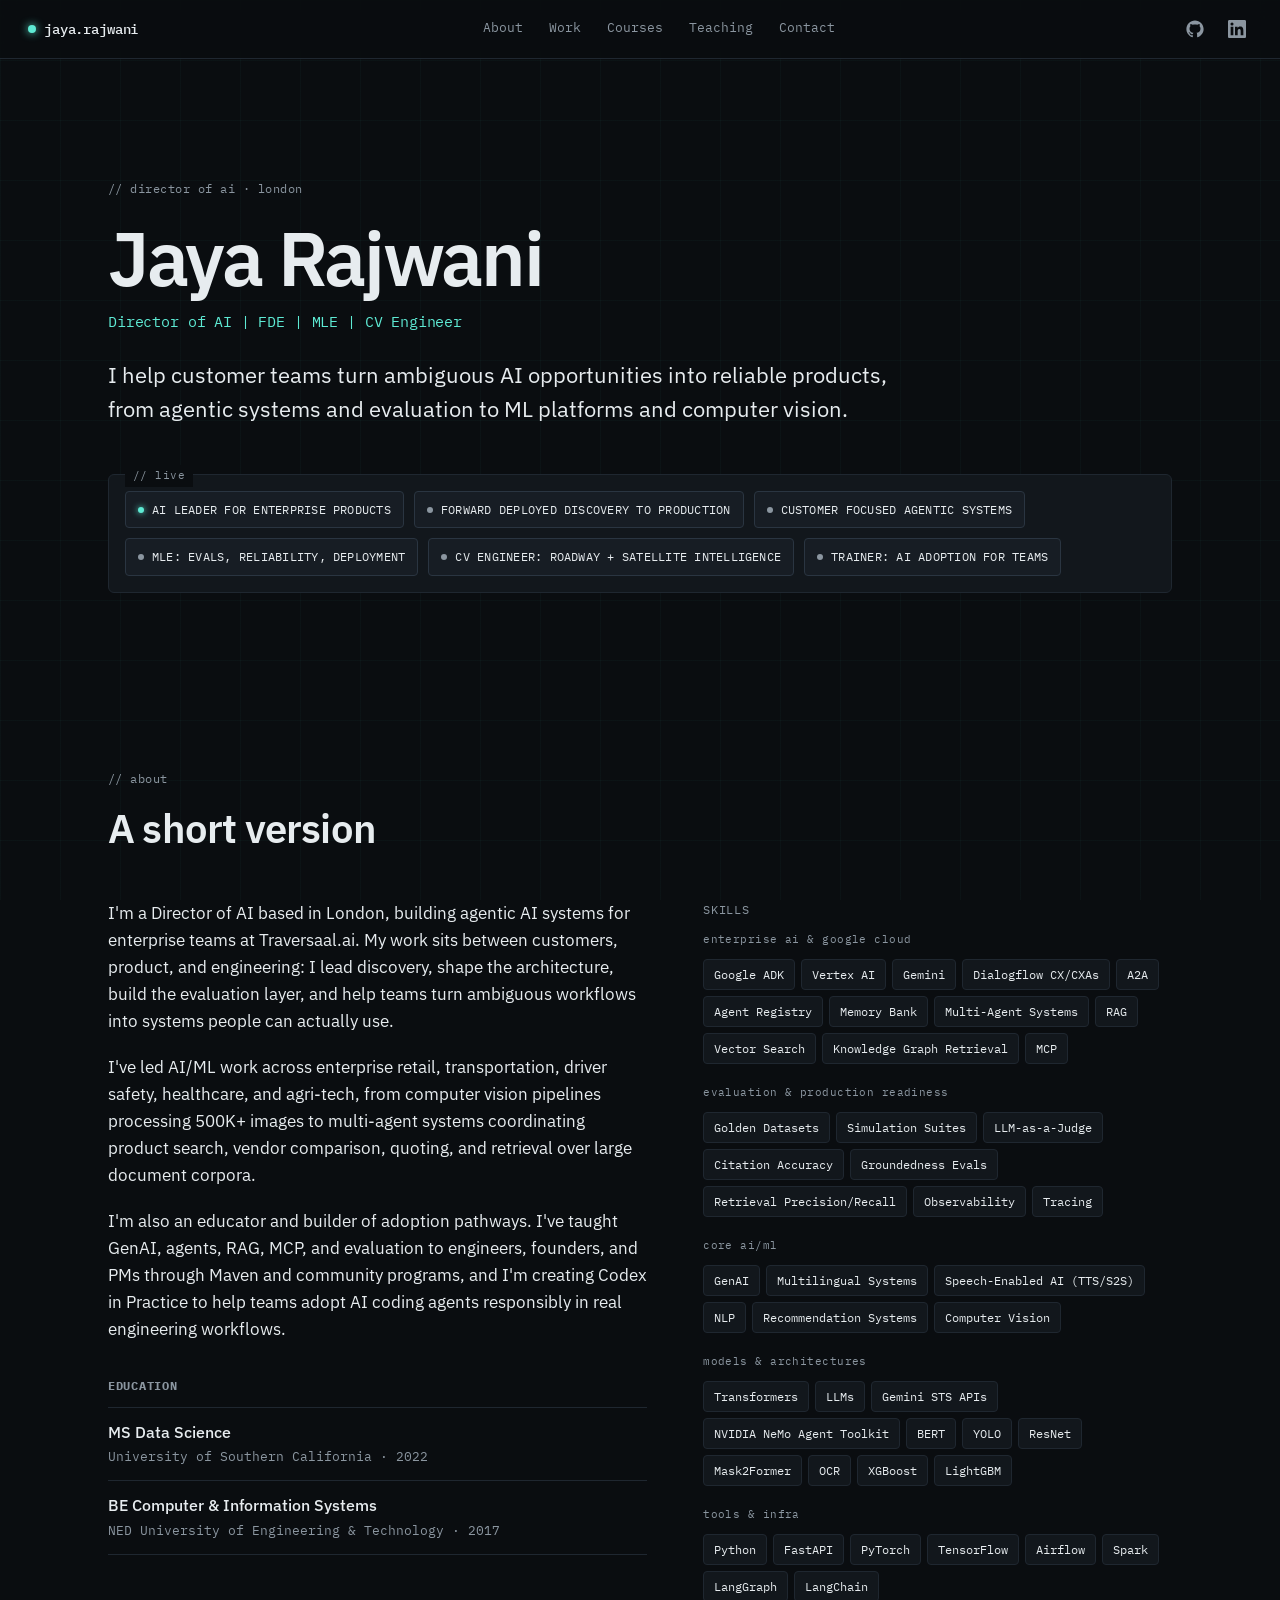
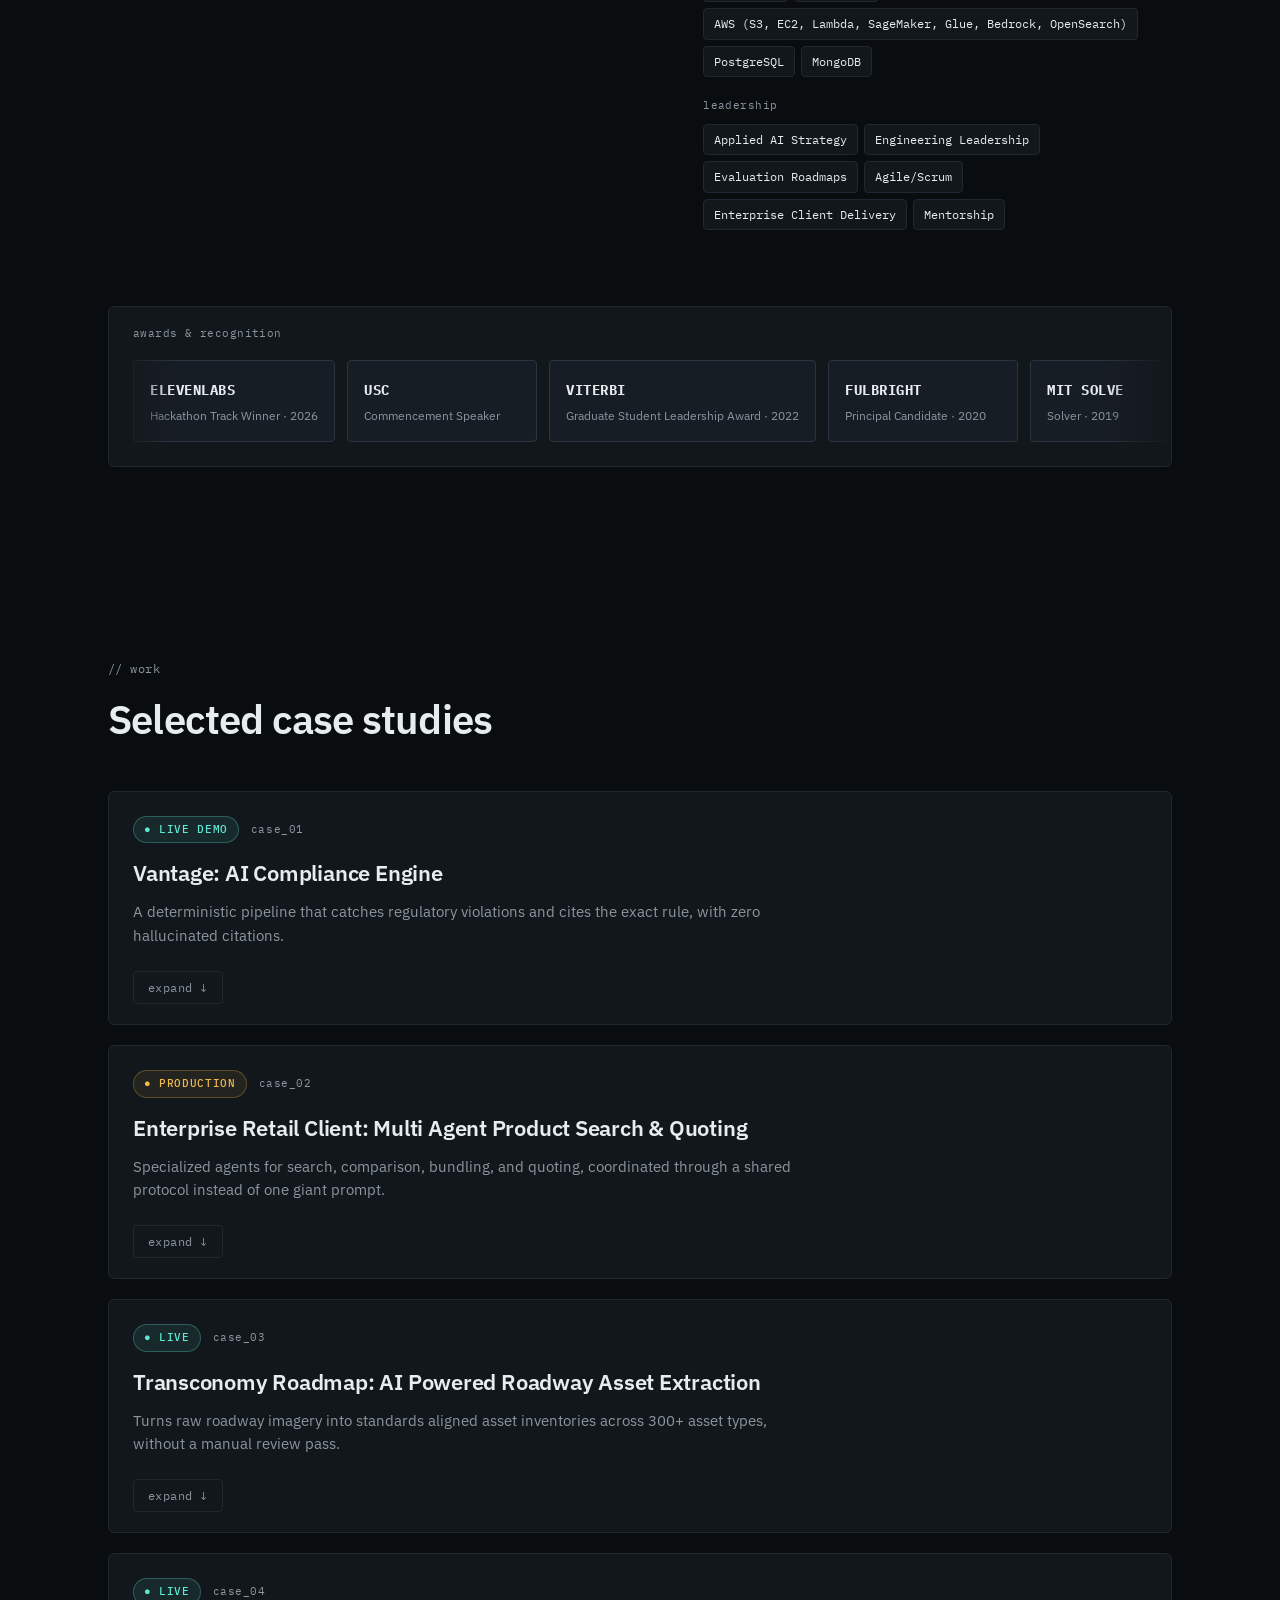
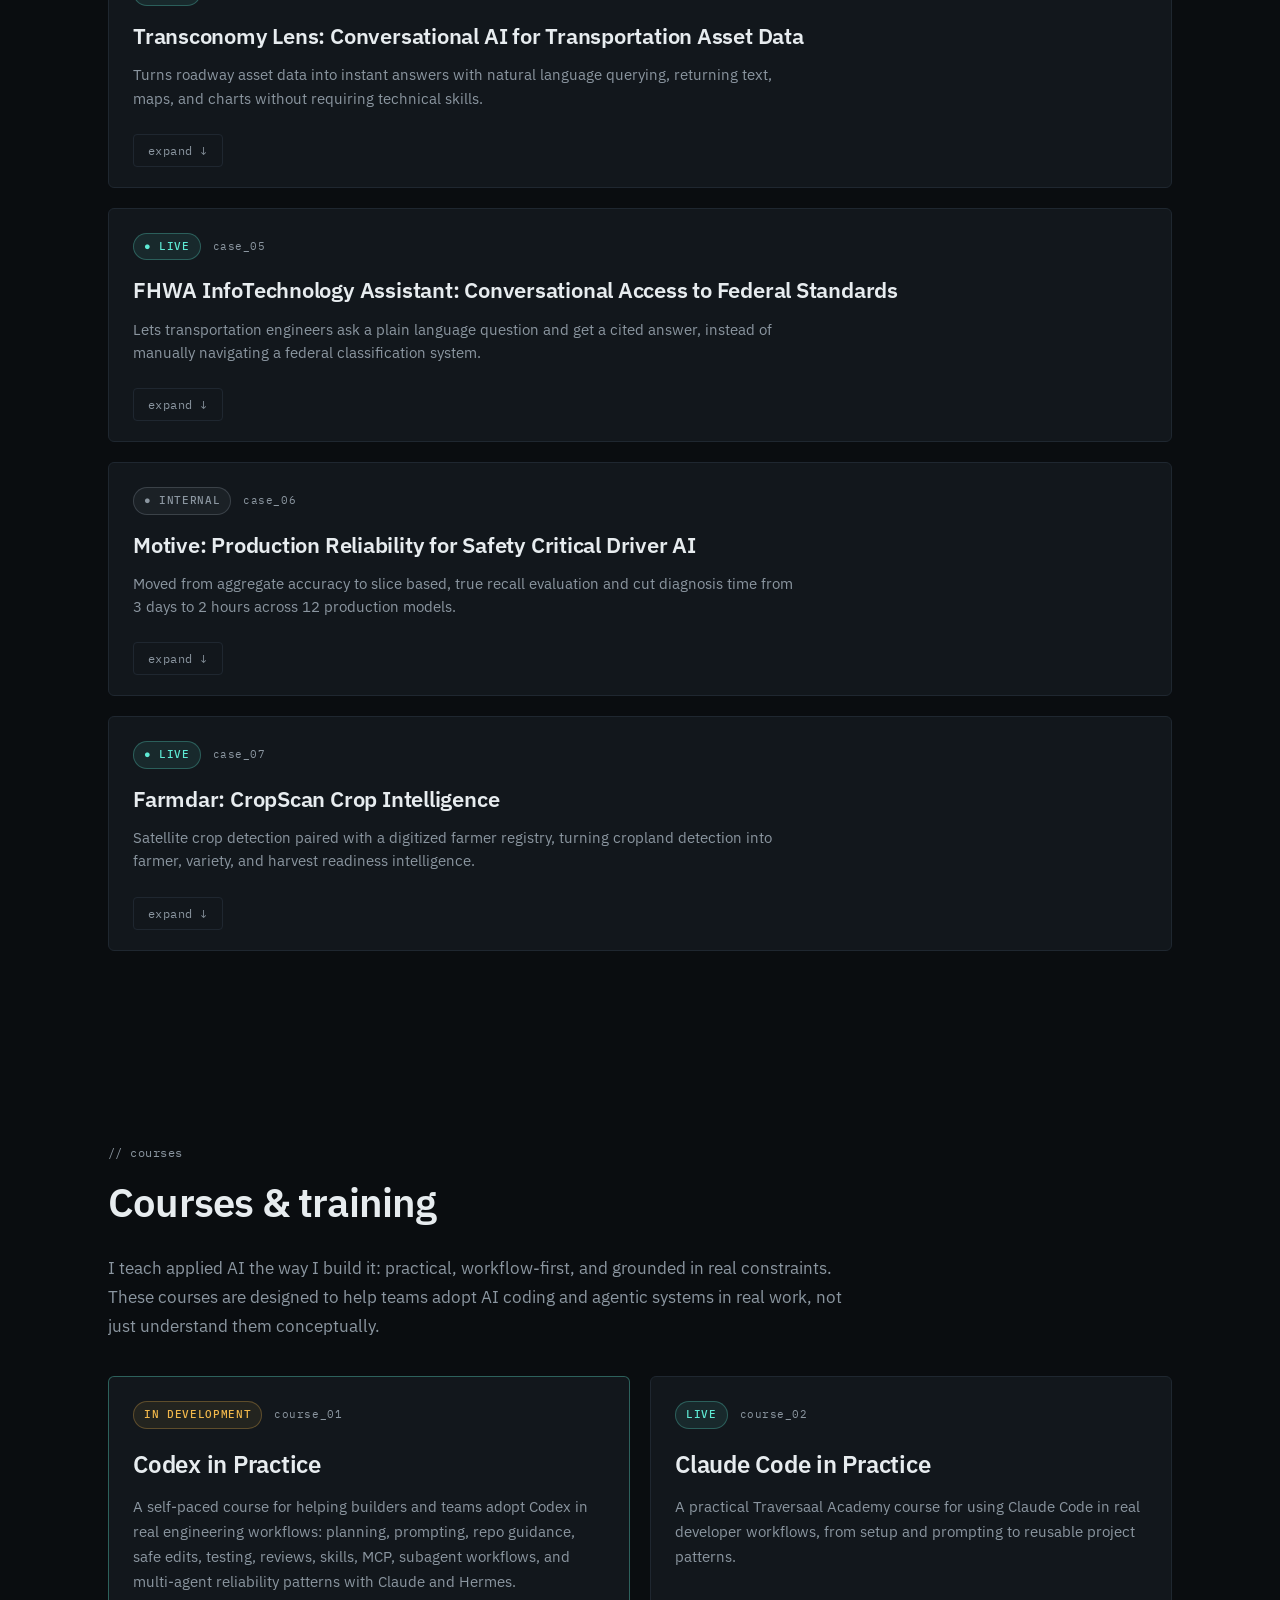
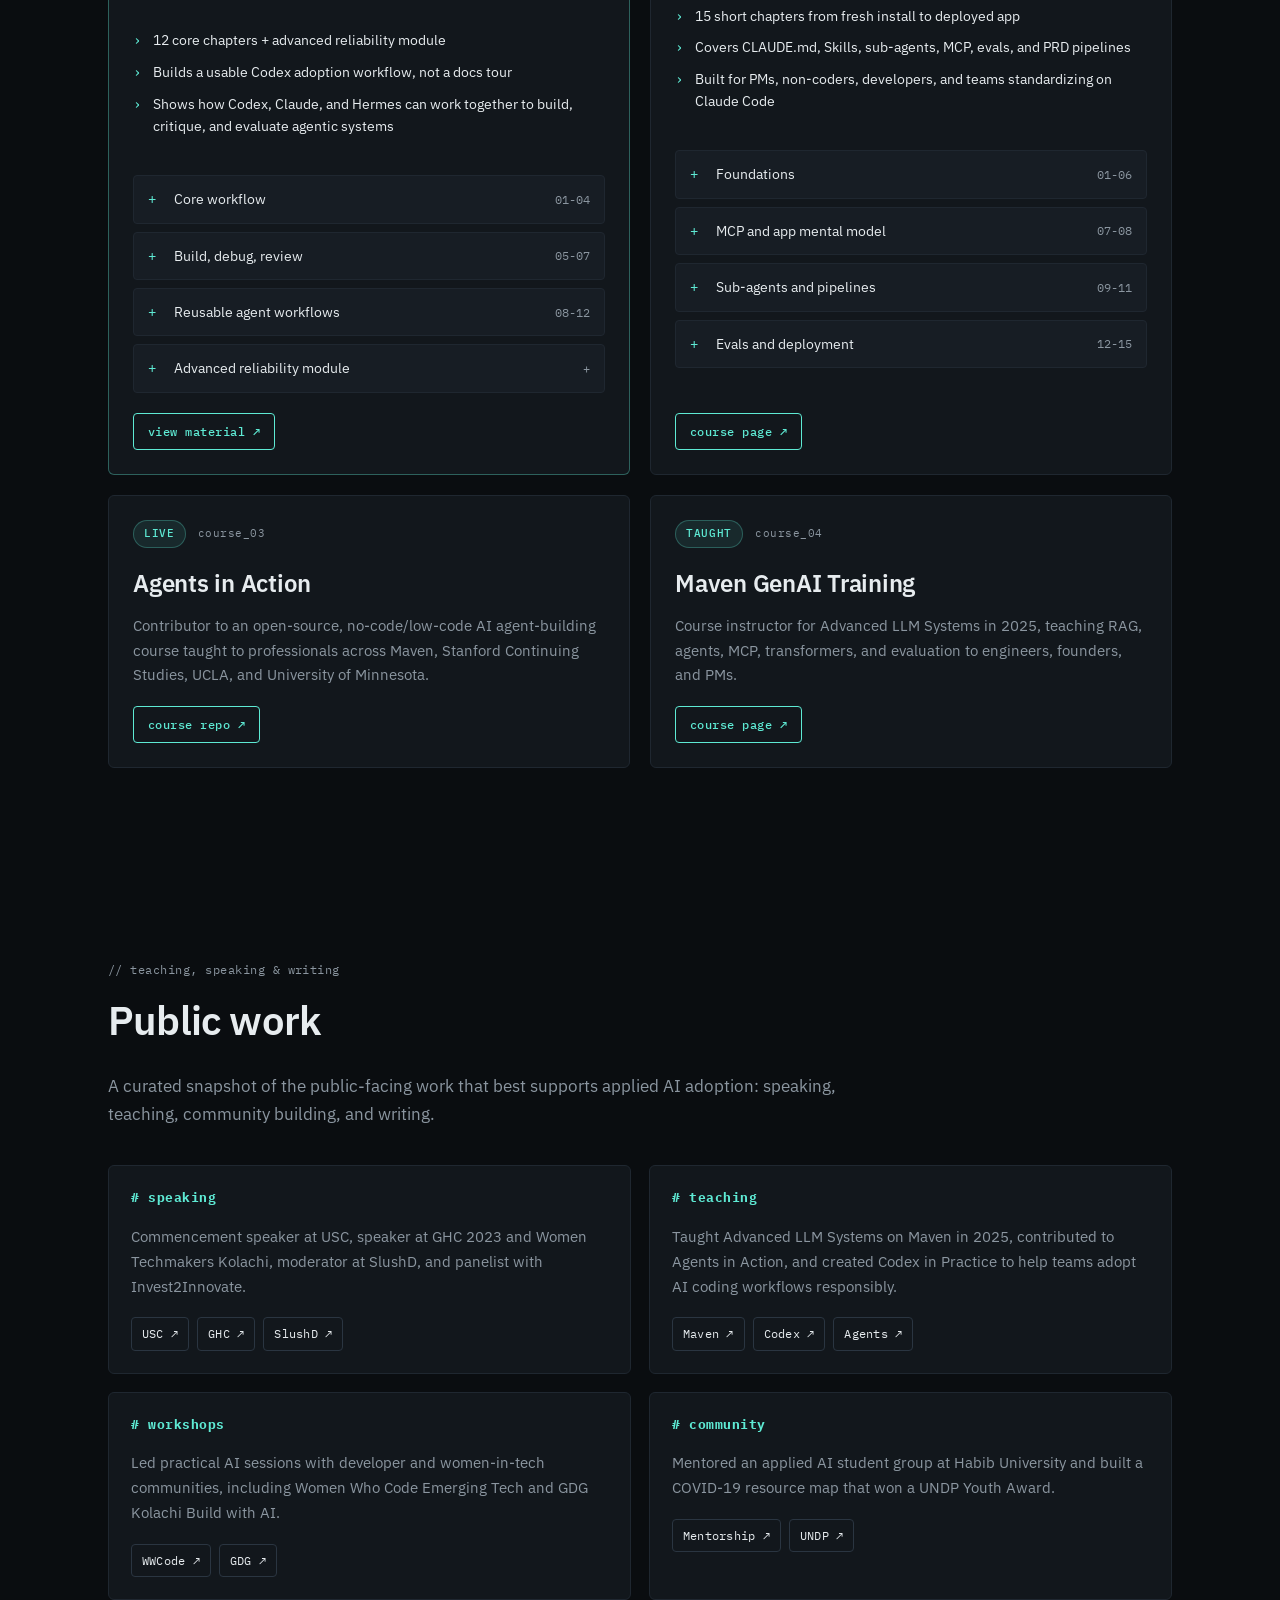
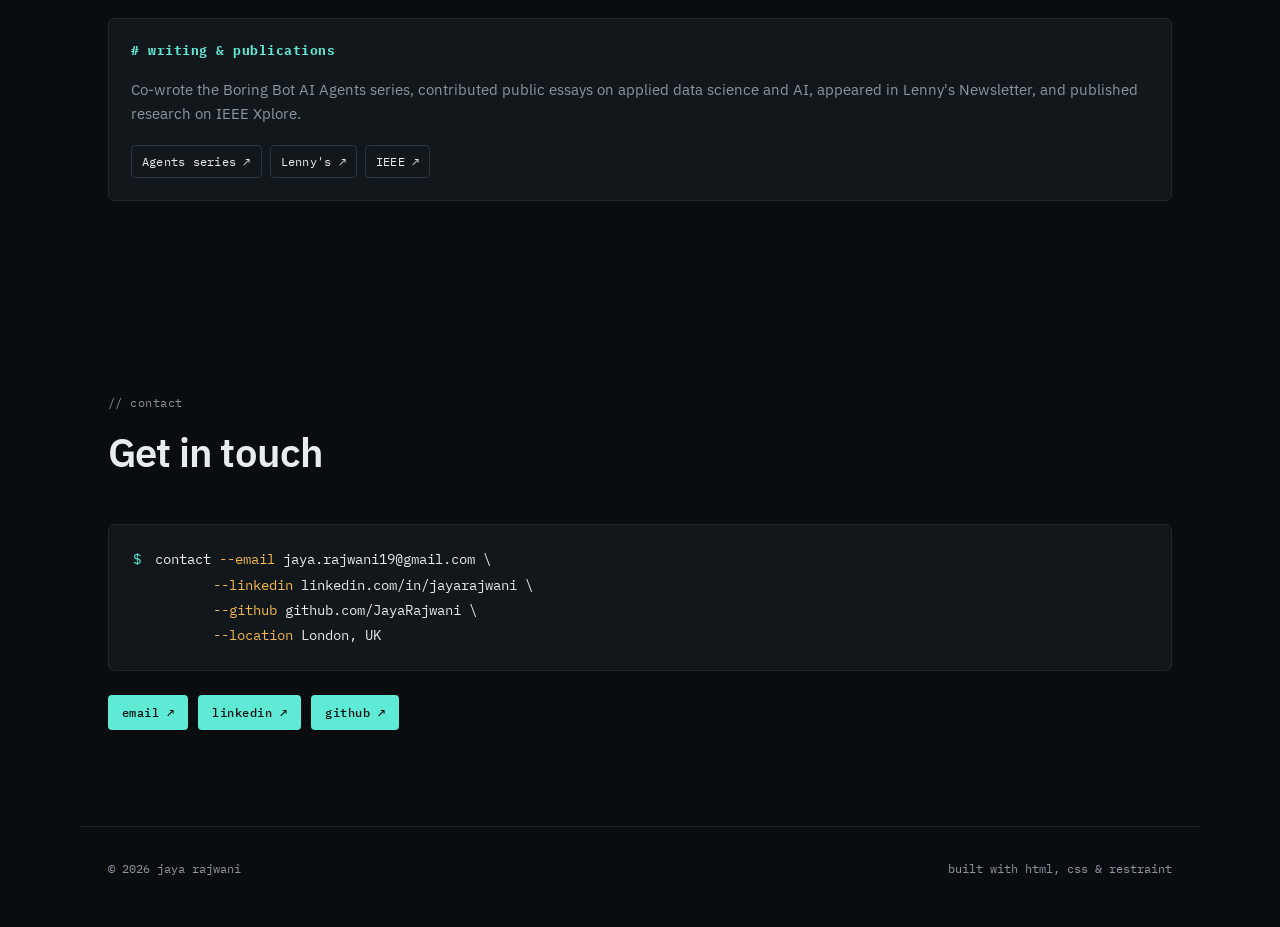
==== commit 9b3aa162: "Refine portfolio positioning and mobile skills" ====
--- a/index.html
+++ b/index.html
@@ -3,25 +3,25 @@
 <head>
   <meta charset="utf-8" />
   <meta name="viewport" content="width=device-width, initial-scale=1" />
-  <title>Jaya Rajwani — Forward-Deployed Agentic Systems</title>
-  <meta name="description" content="Jaya Rajwani, Director of AI — helping teams ship reliable AI products, not just impressive prototypes." />
+  <title>Jaya Rajwani | Director of AI, FDE, MLE, CV Engineer</title>
+  <meta name="description" content="Jaya Rajwani is a Director of AI, forward deployed AI leader, MLE, and computer vision engineer building customer focused AI products from discovery to production." />
 
   <!-- Favicon -->
   <link rel="icon" type="image/svg+xml" href="favicon.svg" />
 
   <!-- Open Graph / social -->
   <meta property="og:type" content="website" />
-  <meta property="og:title" content="Jaya Rajwani — Forward-Deployed Agentic Systems" />
-  <meta property="og:description" content="Helping teams ship reliable AI products, not just impressive prototypes." />
+  <meta property="og:title" content="Jaya Rajwani | Director of AI, FDE, MLE, CV Engineer" />
+  <meta property="og:description" content="AI leader building customer focused agentic systems, ML reliability, and computer vision products from discovery to production." />
   <meta property="og:image" content="og-image.png" />
   <meta property="og:image:width" content="1200" />
   <meta property="og:image:height" content="630" />
-  <meta property="og:image:alt" content="Jaya Rajwani — Forward-Deployed Agentic Systems. Metrics: 12+ models in prod, 500K+ images, 50K+ farmers, 10K+ docs indexed." />
+  <meta property="og:image:alt" content="Jaya Rajwani portfolio preview: Director of AI, FDE, MLE, CV Engineer." />
 
   <!-- Twitter / X -->
   <meta name="twitter:card" content="summary_large_image" />
-  <meta name="twitter:title" content="Jaya Rajwani — Forward-Deployed Agentic Systems" />
-  <meta name="twitter:description" content="Helping teams ship reliable AI products, not just impressive prototypes." />
+  <meta name="twitter:title" content="Jaya Rajwani | Director of AI, FDE, MLE, CV Engineer" />
+  <meta name="twitter:description" content="AI leader building customer focused agentic systems, ML reliability, and computer vision products from discovery to production." />
   <meta name="twitter:image" content="og-image.png" />
 
   <link rel="preconnect" href="https://fonts.googleapis.com" />
@@ -33,7 +33,7 @@
   <a class="skip-link" href="#home">Skip to content</a>
 
   <header class="nav" role="banner">
-    <a href="#home" class="brand mono" aria-label="Jaya Rajwani — home">
+    <a href="#home" class="brand mono" aria-label="Jaya Rajwani home">
       <span class="brand-dot" aria-hidden="true"></span>
       jaya.rajwani
     </a>
@@ -58,16 +58,16 @@
     <section id="home" class="hero">
       <p class="mono muted eyebrow">// director of ai · london</p>
       <h1>Jaya Rajwani</h1>
-      <p class="title mono">Director of AI — Forward-Deployed Agentic Systems</p>
-      <p class="positioning">I help teams ship reliable AI products, not just impressive prototypes.</p>
-
-      <div class="status-strip" role="group" aria-label="Career metrics">
-        <div class="chip"><span class="dot dot-live" aria-hidden="true"></span><span>12+ safety-critical models in prod</span></div>
-        <div class="chip"><span class="dot" aria-hidden="true"></span><span>500K+ images processed</span></div>
-        <div class="chip"><span class="dot" aria-hidden="true"></span><span>50,000+ farmers onboarded</span></div>
-        <div class="chip"><span class="dot" aria-hidden="true"></span><span>10K+ docs indexed for retrieval</span></div>
-        <div class="chip"><span class="dot" aria-hidden="true"></span><span>500+ engineers taught</span></div>
-        <div class="chip"><span class="dot" aria-hidden="true"></span><span>85% task success — voice/IVR agent</span></div>
+      <p class="title mono">Director of AI | FDE | MLE | CV Engineer</p>
+      <p class="positioning">I help customer teams turn ambiguous AI opportunities into reliable products, from agentic systems and evaluation to ML platforms and computer vision.</p>
+
+      <div class="status-strip" role="group" aria-label="Career positioning">
+        <div class="chip"><span class="dot dot-live" aria-hidden="true"></span><span>AI leader for enterprise products</span></div>
+        <div class="chip"><span class="dot" aria-hidden="true"></span><span>Forward deployed discovery to production</span></div>
+        <div class="chip"><span class="dot" aria-hidden="true"></span><span>Customer focused agentic systems</span></div>
+        <div class="chip"><span class="dot" aria-hidden="true"></span><span>MLE: evals, reliability, deployment</span></div>
+        <div class="chip"><span class="dot" aria-hidden="true"></span><span>CV engineer: roadway + satellite intelligence</span></div>
+        <div class="chip"><span class="dot" aria-hidden="true"></span><span>Trainer: AI adoption for teams</span></div>
       </div>
     </section>
 
@@ -90,8 +90,8 @@
           </ul>
         </div>
 
-        <aside class="skills" aria-label="Skills">
-          <h3 class="mono subhead">Skills</h3>
+        <details class="skills" aria-label="Skills" open>
+          <summary class="mono subhead skills-summary">Skills</summary>
 
           <div class="skill-group">
             <p class="mono muted skill-cat">enterprise ai &amp; google cloud</p>
@@ -134,7 +134,7 @@
               <span class="tag">Applied AI Strategy</span><span class="tag">Engineering Leadership</span><span class="tag">Evaluation Roadmaps</span><span class="tag">Agile/Scrum</span><span class="tag">Enterprise Client Delivery</span><span class="tag">Mentorship</span>
             </div>
           </div>
-        </aside>
+        </details>
       </div>
 
       <div class="awards">
@@ -465,8 +465,7 @@
               </ul>
             </details>
           </div>
-          <p class="mono muted note">Independent course. Not affiliated with or endorsed by OpenAI.</p>
-          <a class="ext-btn mono course-primary-link" href="codex-in-practice.html">view material ↗</a>
+          <a class="ext-btn mono ghost course-primary-link" href="codex-in-practice.html">view material ↗</a>
         </article>
 
         <article class="course-card">
--- a/styles.css
+++ b/styles.css
@@ -1,5 +1,5 @@
 /* =========================================================
-   Jaya Rajwani — Portfolio
+   Jaya Rajwani Portfolio
    Design tokens per spec §1
    ========================================================= */
 :root {
@@ -253,6 +253,12 @@
 .edu-school { font-family: var(--font-mono); font-size: 13px; color: var(--text-muted); }
 
 .skills .subhead { margin-top: 0; }
+.skills-summary {
+  cursor: default;
+  list-style: none;
+}
+.skills-summary::-webkit-details-marker { display: none; }
+.skills-summary::marker { content: ""; }
 .skill-group { margin-bottom: 20px; }
 .skill-cat {
   font-size: 11px;
@@ -272,6 +278,40 @@
   transition: border-color 120ms ease, color 120ms ease;
 }
 .tag:hover { border-color: var(--signal); color: var(--signal); }
+
+@media (max-width: 700px) {
+  .skills {
+    background: var(--surface);
+    border: 1px solid var(--border);
+    border-radius: var(--radius);
+    padding: 16px;
+  }
+  .skills-summary {
+    display: flex;
+    align-items: center;
+    justify-content: space-between;
+    gap: 12px;
+    cursor: pointer;
+    margin: 0;
+  }
+  .skills-summary::after {
+    content: "show";
+    color: var(--signal);
+    font-size: 11px;
+    letter-spacing: 0.04em;
+  }
+  .skills[open] .skills-summary {
+    margin-bottom: 16px;
+  }
+  .skills[open] .skills-summary::after {
+    content: "hide";
+  }
+  .skill-group { margin-bottom: 16px; }
+  .tag {
+    font-size: 11px;
+    padding: 5px 8px;
+  }
+}
 
 .awards {
   margin-top: 56px;
